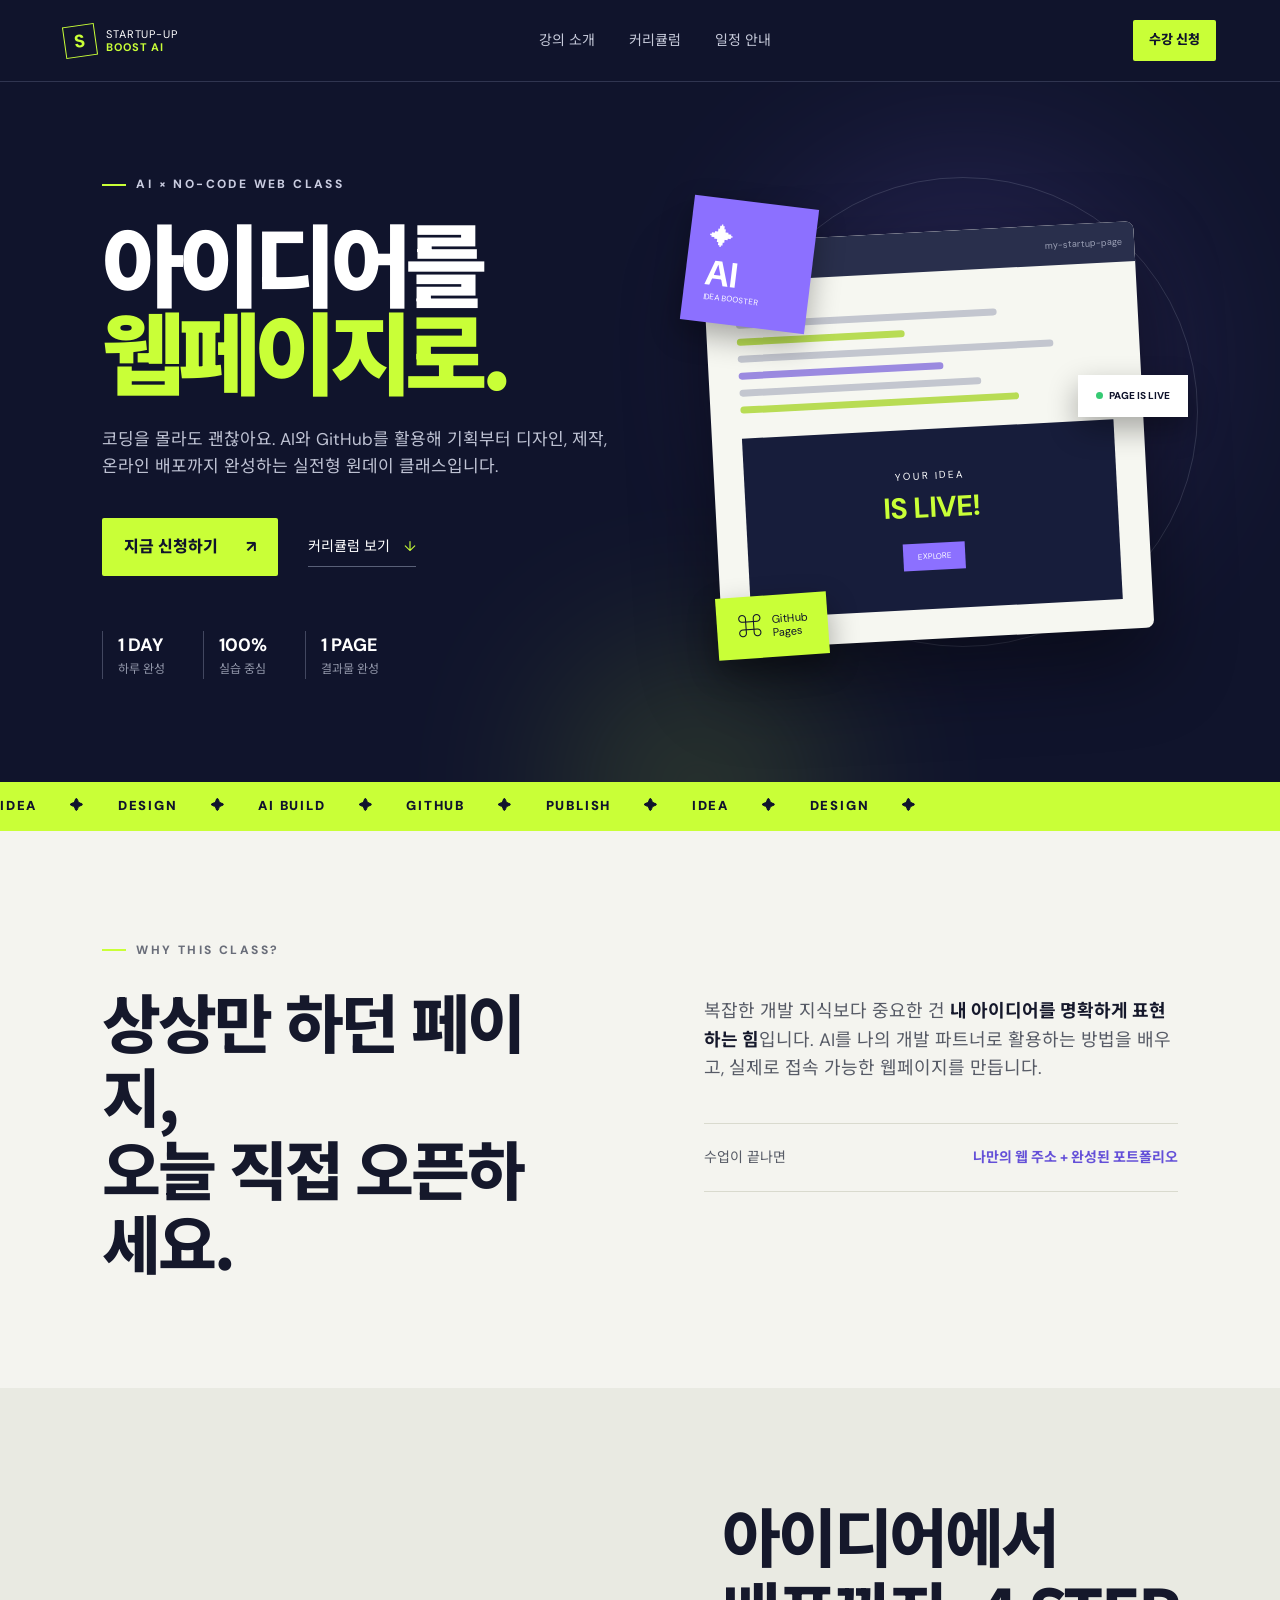
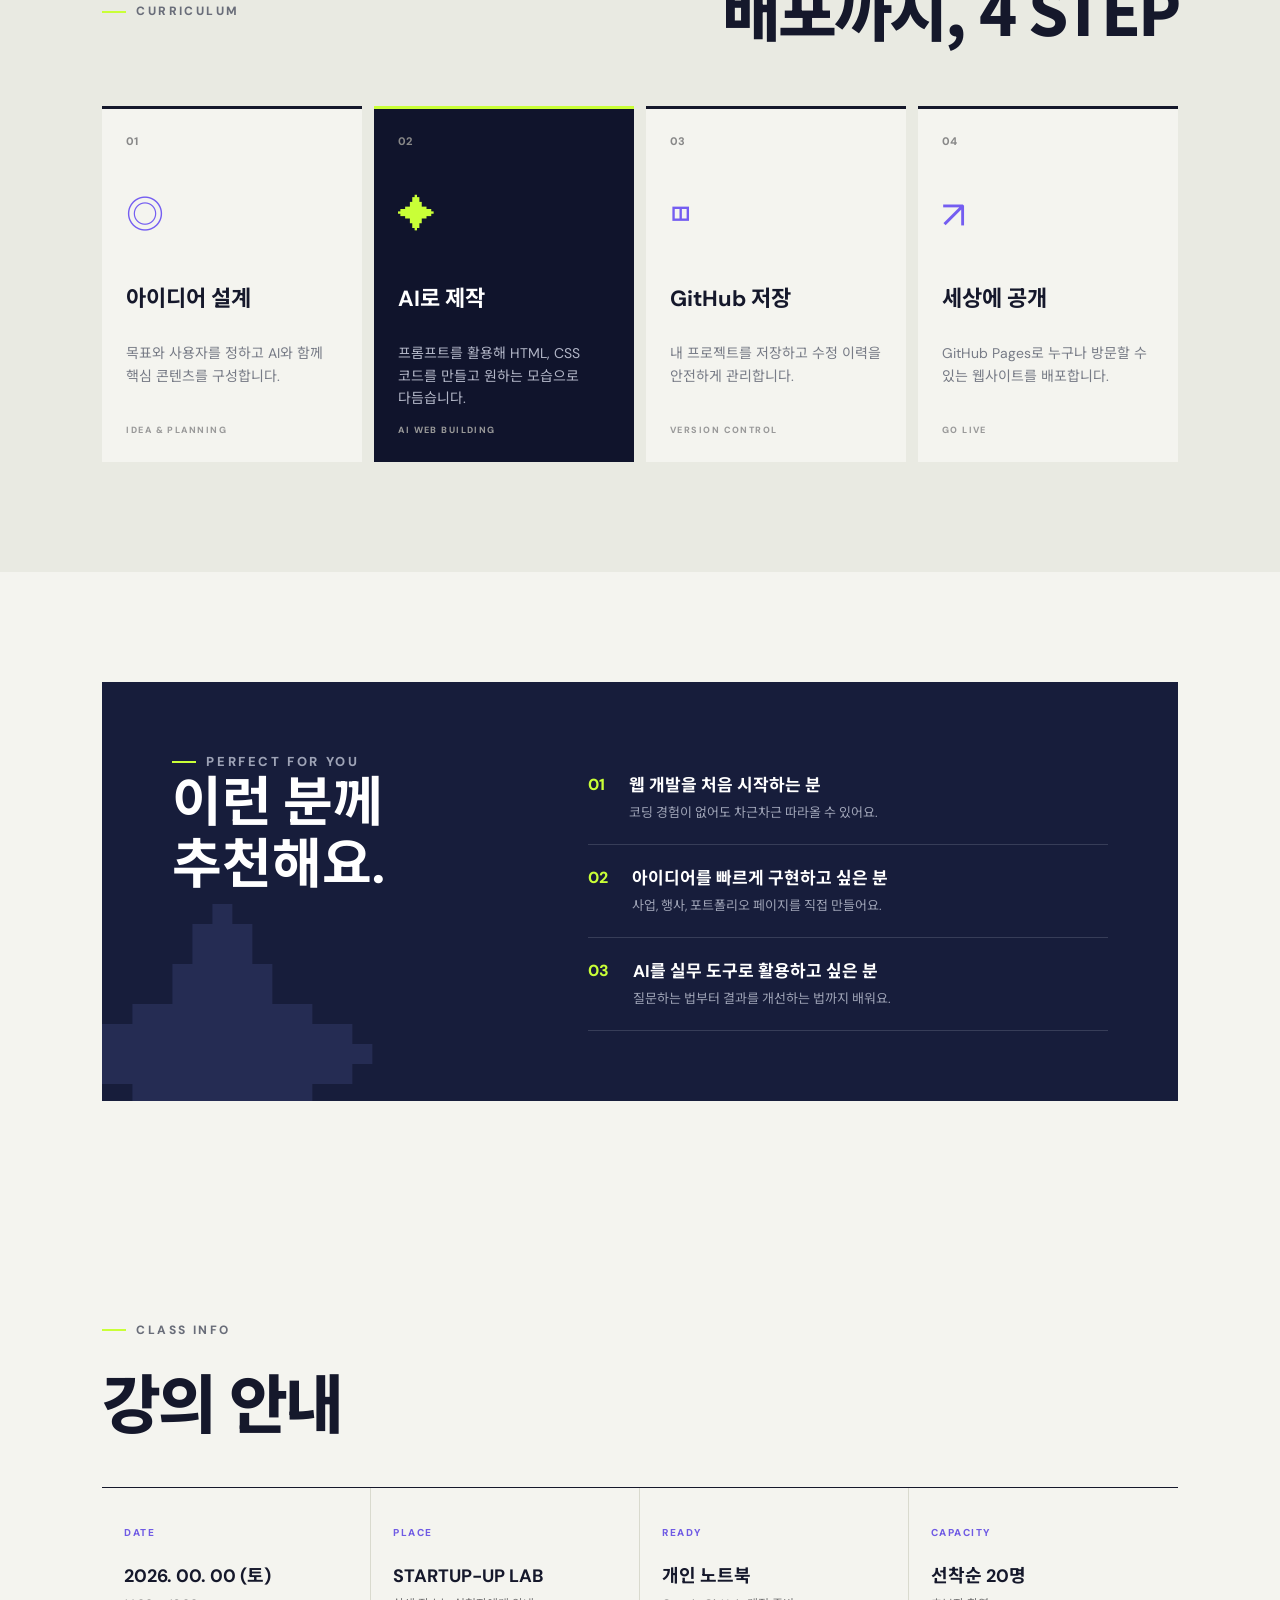
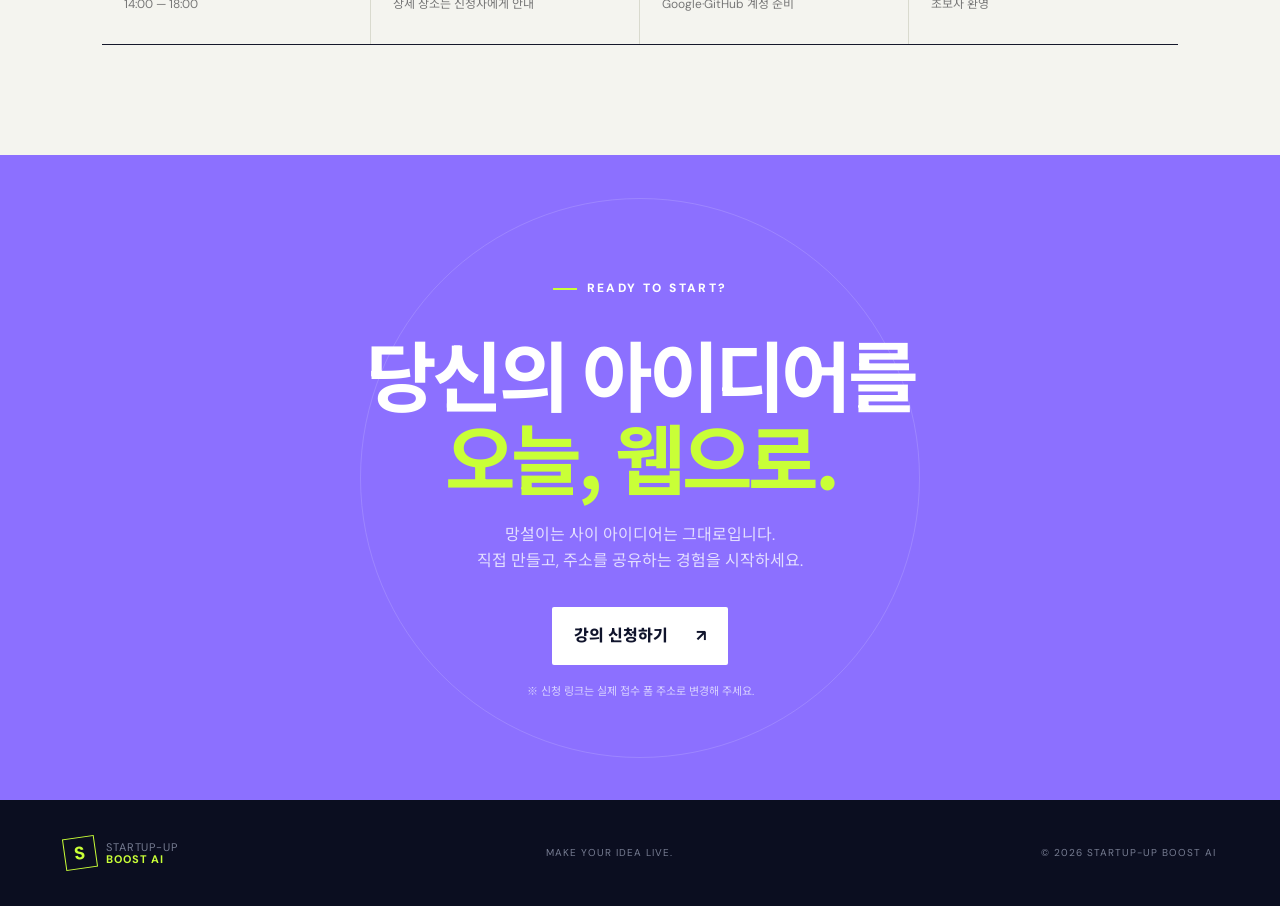
==== index.html @ 41356c58 "홈페이지 만들기" ====
<!doctype html>
<html lang="ko">
  <head>
    <meta charset="UTF-8" />
    <meta name="viewport" content="width=device-width, initial-scale=1.0" />
    <meta name="description" content="STARTUP-UP BOOST AI와 함께 만드는 나만의 웹페이지 실습 강의" />
    <meta name="theme-color" content="#11152d" />
    <title>STARTUP-UP BOOST AI | 나만의 웹페이지 만들기</title>
    <link rel="preconnect" href="https://fonts.googleapis.com" />
    <link rel="preconnect" href="https://fonts.gstatic.com" crossorigin />
    <link href="https://fonts.googleapis.com/css2?family=DM+Sans:wght@400;500;600;700&family=Noto+Sans+KR:wght@400;500;600;700;800;900&display=swap" rel="stylesheet" />
    <style>
:root{--navy:#10142c;--navy2:#171d3b;--lime:#c9ff37;--purple:#8c70ff;--paper:#f4f4ef;--ink:#15182b;--muted:#777b87;--line:#d9dace}*{box-sizing:border-box}html{scroll-behavior:smooth}body{margin:0;font-family:"DM Sans","Noto Sans KR",sans-serif;background:var(--paper);color:var(--ink);line-height:1.6}a{color:inherit;text-decoration:none}.skip-link{position:absolute;left:-999px;top:10px;z-index:100;background:white;padding:10px}.skip-link:focus{left:10px}.site-header{height:82px;padding:0 clamp(24px,5vw,76px);display:flex;align-items:center;justify-content:space-between;background:var(--navy);color:white;border-bottom:1px solid #303550;position:relative;z-index:10}.logo{display:flex;align-items:center;gap:10px;font-size:11px;line-height:1.15;letter-spacing:.08em}.logo strong{color:var(--lime)}.logo-mark{display:grid;place-items:center;width:32px;height:32px;border:1px solid var(--lime);color:var(--lime);font-size:18px;font-weight:800;transform:rotate(-8deg)}nav{display:flex;gap:34px;font-size:14px;color:#c6cada}nav a:hover{color:var(--lime)}.button{display:inline-flex;align-items:center;justify-content:center;gap:28px;background:var(--lime);color:var(--navy);padding:16px 22px;font-weight:800;border-radius:2px;transition:.2s}.button:hover{transform:translateY(-2px);box-shadow:0 8px 25px #bfff3440}.button-small{padding:10px 16px;font-size:13px;gap:8px}.hero{min-height:700px;background:var(--navy);color:white;padding:80px clamp(24px,8vw,130px) 90px;display:grid;grid-template-columns:1.05fr .95fr;gap:5vw;align-items:center;position:relative;overflow:hidden}.hero-glow{position:absolute;border-radius:50%;filter:blur(90px);opacity:.16}.glow-one{width:420px;height:420px;background:var(--purple);right:8%;top:10%}.glow-two{width:270px;height:270px;background:var(--lime);left:44%;bottom:-20%}.hero-copy,.hero-visual{position:relative;z-index:2}.eyebrow{font-size:12px;letter-spacing:.2em;font-weight:800;color:#c9cce0;margin:0 0 24px;display:flex;align-items:center;gap:10px}.eyebrow span{width:24px;height:2px;background:var(--lime)}.eyebrow.dark{color:#696d79}.hero h1{font-family:"Noto Sans KR",sans-serif;font-size:clamp(58px,7vw,104px);line-height:.98;letter-spacing:-.07em;margin:0 0 32px;font-weight:900}.accent{color:var(--lime)}.hero-description{max-width:570px;color:#bfc3d4;font-size:17px;word-break:keep-all}.hero-actions{display:flex;align-items:center;gap:30px;margin:38px 0 55px}.text-link{font-size:14px;border-bottom:1px solid #596078;padding:8px 0}.text-link span{margin-left:10px;color:var(--lime)}.quick-facts{display:flex;gap:38px;list-style:none;margin:0;padding:0}.quick-facts li{display:grid;border-left:1px solid #424760;padding-left:15px}.quick-facts strong{font-size:18px;color:white}.quick-facts span{font-size:12px;color:#9297aa}.hero-visual{height:520px}.orbit{position:absolute;border:1px solid #73799055;border-radius:50%}.orbit-one{width:470px;height:470px;right:-20px;top:10px}.orbit-two{width:360px;height:360px;right:35px;top:65px;border-color:#c9ff3745}.code-window{position:absolute;width:min(440px,90%);right:7%;top:65px;background:#f6f7f1;color:#11152d;border-radius:8px;box-shadow:0 35px 80px #0007;transform:rotate(-3deg);overflow:hidden}.window-bar{height:40px;background:#292f4c;display:flex;gap:6px;align-items:center;padding:0 13px;color:#9da2b7;font-size:9px}.window-bar i{width:7px;height:7px;background:#73788e;border-radius:50%}.window-bar i:first-child{background:var(--lime)}.window-bar span{margin-left:auto}.window-body{padding:30px}.code-line{height:7px;background:#c3c6cf;margin:10px 0;border-radius:5px}.code-line.green{background:#b8dc54}.code-line.purple{background:#9b8ae0}.w-45{width:45%}.w-55{width:55%}.w-65{width:65%}.w-70{width:70%}.w-75{width:75%}.w-85{width:85%}.mini-site{margin-top:25px;background:var(--navy2);height:180px;color:white;display:flex;flex-direction:column;align-items:center;justify-content:center}.mini-site span{font-size:10px;letter-spacing:.2em}.mini-site strong{font-size:29px;color:var(--lime)}.mini-site button{font:inherit;font-size:8px;background:var(--purple);border:0;color:white;padding:7px 14px;margin-top:12px}.floating-card{position:absolute;z-index:4;box-shadow:0 12px 30px #0005}.card-ai{left:-10px;top:35px;width:125px;height:125px;background:var(--purple);padding:20px;transform:rotate(7deg);display:flex;flex-direction:column}.card-ai>span{font-size:24px}.card-ai strong{font-size:35px;line-height:1}.card-ai small{font-size:8px}.card-live{right:-10px;top:40%;background:white;color:var(--navy);padding:13px 18px;font-size:10px;font-weight:800}.card-live i{display:inline-block;width:7px;height:7px;background:#36ca73;border-radius:50%;margin-right:6px}.card-git{left:20px;bottom:30px;background:var(--lime);color:var(--navy);padding:16px 20px;display:flex;gap:10px;align-items:center;font-size:11px;line-height:1.2;transform:rotate(-4deg)}.card-git strong{font-size:25px}.ticker{overflow:hidden;background:var(--lime);color:var(--navy);font-weight:900;white-space:nowrap;padding:14px 0;font-size:13px;letter-spacing:.14em}.ticker div{width:max-content;animation:marquee 22s linear infinite}.ticker span{margin:0 28px}@keyframes marquee{to{transform:translateX(-50%)}}.section{padding:110px clamp(24px,8vw,130px)}.intro{display:grid;grid-template-columns:1fr 1fr;gap:10vw}.section-heading h2{font-family:"Noto Sans KR";font-size:clamp(38px,5vw,66px);line-height:1.15;letter-spacing:-.05em;margin:0;font-weight:800}.intro-copy{font-size:18px;color:#575b66;padding-top:38px}.intro-copy strong{color:var(--ink)}.promise{margin-top:40px;padding:22px 0;border-top:1px solid var(--line);border-bottom:1px solid var(--line);display:flex;justify-content:space-between;gap:20px;font-size:14px}.promise strong{color:#6450d8}.curriculum{background:#e9eae2}.curriculum .section-heading{display:flex;justify-content:space-between;align-items:flex-end;margin-bottom:60px}.step-grid{display:grid;grid-template-columns:repeat(4,1fr);gap:12px}.step-card{min-height:345px;background:var(--paper);padding:24px;display:flex;flex-direction:column;border-top:3px solid var(--ink);transition:.25s}.step-card:hover{transform:translateY(-8px)}.step-card.featured{background:var(--navy);color:white;border-color:var(--lime)}.step-number{font-size:11px;font-weight:800;color:#888}.step-icon{font-size:38px;margin:35px 0;color:#745df1}.featured .step-icon{color:var(--lime)}.step-card h3{font-size:22px;margin:0 0 12px}.step-card p{font-size:14px;color:#777b86;word-break:keep-all}.featured p{color:#b3b7c8}.step-card small{margin-top:auto;font-size:9px;letter-spacing:.16em;font-weight:800;color:#999}.audience{background:var(--paper)}.audience-panel{background:var(--navy2);color:white;padding:70px;display:grid;grid-template-columns:.8fr 1.2fr;gap:70px;position:relative;overflow:hidden}.audience-panel:after{content:"✦";position:absolute;color:#252c53;font-size:320px;left:-30px;bottom:-230px}.audience-panel h2{font-size:54px;line-height:1.13;margin:0;position:relative;z-index:1}.audience-panel ul{list-style:none;margin:0;padding:0}.audience-panel li{display:flex;gap:24px;border-bottom:1px solid #373d58;padding:20px 0}.audience-panel li>span{color:var(--lime);font-weight:800}.audience-panel p{margin:0;color:#9ea3b6;font-size:13px}.audience-panel p strong{display:block;color:white;font-size:17px;margin-bottom:4px}.info .section-heading{margin-bottom:50px}.info-grid{display:grid;grid-template-columns:repeat(4,1fr);border-top:1px solid var(--ink);border-bottom:1px solid var(--ink)}.info-grid div{padding:30px 22px;border-right:1px solid var(--line)}.info-grid div:last-child{border:0}.info-grid span{font-size:10px;font-weight:800;letter-spacing:.15em;color:#705be4}.info-grid strong{display:block;font-size:18px;margin:18px 0 4px}.info-grid p{font-size:12px;color:#777;margin:0}.cta{background:var(--purple);color:white;text-align:center;padding:100px 24px;position:relative;overflow:hidden}.cta>*{position:relative;z-index:1}.cta .eyebrow{justify-content:center;color:white}.cta h2{font-family:"Noto Sans KR";font-size:clamp(48px,6vw,78px);line-height:1.08;letter-spacing:-.06em;margin:0}.cta h2 em{font-style:normal;color:var(--lime)}.cta>p{color:#e2ddff;margin:24px 0 34px}.button-light{background:white}.cta small{display:block;margin-top:18px;color:#d8d2ff;font-size:11px}.cta-shape{position:absolute;z-index:0;width:560px;height:560px;border:1px solid #b6a6ff66;border-radius:50%;left:50%;top:50%;transform:translate(-50%,-50%)}footer{background:#0b0e20;color:#777d92;padding:35px clamp(24px,5vw,76px);display:flex;align-items:center;justify-content:space-between;font-size:10px;letter-spacing:.1em}.reveal{opacity:0;transform:translateY(20px);transition:opacity .7s,transform .7s}.reveal.visible{opacity:1;transform:none}@media(max-width:900px){nav{display:none}.hero{grid-template-columns:1fr;padding-top:60px}.hero-visual{height:430px}.intro{grid-template-columns:1fr}.step-grid{grid-template-columns:repeat(2,1fr)}.audience-panel{grid-template-columns:1fr;padding:45px 30px}.info-grid{grid-template-columns:repeat(2,1fr)}.info-grid div:nth-child(2){border-right:0}.info-grid div:nth-child(-n+2){border-bottom:1px solid var(--line)}}@media(max-width:560px){.site-header{height:68px}.site-header>.button{display:none}.hero{padding:55px 22px 65px;min-height:auto}.hero h1{font-size:54px}.hero-description{font-size:15px}.quick-facts{gap:14px}.hero-visual{height:360px;margin-top:15px}.code-window{right:0;top:55px}.card-ai{width:92px;height:92px;padding:13px}.card-ai strong{font-size:27px}.card-live{right:0}.section{padding:75px 22px}.curriculum .section-heading{display:block}.step-grid{grid-template-columns:1fr}.step-card{min-height:280px}.audience-panel h2{font-size:42px}.audience-panel li{gap:14px}.info-grid{grid-template-columns:1fr}.info-grid div{border-right:0;border-bottom:1px solid var(--line)}.promise{flex-direction:column}.hero-actions{gap:18px}.button{gap:14px}footer{flex-direction:column;gap:20px;text-align:center}}

    </style>
  </head>
  <body>
    <a class="skip-link" href="#main">본문 바로가기</a>
    <header class="site-header">
      <a class="logo" href="#top" aria-label="STARTUP-UP BOOST AI 홈">
        <span class="logo-mark">S</span>
        <span>STARTUP-UP<br /><strong>BOOST AI</strong></span>
      </a>
      <nav aria-label="주요 메뉴">
        <a href="#about">강의 소개</a>
        <a href="#curriculum">커리큘럼</a>
        <a href="#info">일정 안내</a>
      </nav>
      <a class="button button-small" href="#apply">수강 신청</a>
    </header>

    <main id="main">
      <section class="hero" id="top">
        <div class="hero-glow glow-one"></div>
        <div class="hero-glow glow-two"></div>
        <div class="hero-copy reveal">
          <p class="eyebrow"><span></span> AI × NO-CODE WEB CLASS</p>
          <h1>
            아이디어를<br />
            <span class="accent">웹페이지로.</span>
          </h1>
          <p class="hero-description">
            코딩을 몰라도 괜찮아요. AI와 GitHub를 활용해 기획부터 디자인,
            제작, 온라인 배포까지 완성하는 실전형 원데이 클래스입니다.
          </p>
          <div class="hero-actions">
            <a class="button" href="#apply">지금 신청하기 <span>↗</span></a>
            <a class="text-link" href="#curriculum">커리큘럼 보기 <span>↓</span></a>
          </div>
          <ul class="quick-facts" aria-label="강의 특징">
            <li><strong>1 DAY</strong><span>하루 완성</span></li>
            <li><strong>100%</strong><span>실습 중심</span></li>
            <li><strong>1 PAGE</strong><span>결과물 완성</span></li>
          </ul>
        </div>

        <div class="hero-visual reveal" aria-label="웹페이지 제작 화면을 표현한 그래픽">
          <div class="orbit orbit-one"></div>
          <div class="orbit orbit-two"></div>
          <div class="code-window">
            <div class="window-bar"><i></i><i></i><i></i><span>my-startup-page</span></div>
            <div class="window-body">
              <div class="code-line w-70"></div><div class="code-line green w-45"></div>
              <div class="code-line w-85"></div><div class="code-line purple w-55"></div>
              <div class="code-line w-65"></div><div class="code-line green w-75"></div>
              <div class="mini-site"><span>YOUR IDEA</span><strong>IS LIVE!</strong><button>EXPLORE</button></div>
            </div>
          </div>
          <div class="floating-card card-ai"><span>✦</span><strong>AI</strong><small>IDEA BOOSTER</small></div>
          <div class="floating-card card-live"><i></i><span>PAGE IS LIVE</span></div>
          <div class="floating-card card-git"><strong>⌘</strong><span>GitHub<br />Pages</span></div>
        </div>
      </section>

      <section class="ticker" aria-label="강의 핵심 단계">
        <div>IDEA <span>✦</span> DESIGN <span>✦</span> AI BUILD <span>✦</span> GITHUB <span>✦</span> PUBLISH <span>✦</span> IDEA <span>✦</span> DESIGN <span>✦</span></div>
      </section>

      <section class="section intro" id="about">
        <div class="section-heading reveal">
          <p class="eyebrow dark"><span></span> WHY THIS CLASS?</p>
          <h2>상상만 하던 페이지,<br />오늘 직접 오픈하세요.</h2>
        </div>
        <div class="intro-copy reveal">
          <p>복잡한 개발 지식보다 중요한 건 <strong>내 아이디어를 명확하게 표현하는 힘</strong>입니다. AI를 나의 개발 파트너로 활용하는 방법을 배우고, 실제로 접속 가능한 웹페이지를 만듭니다.</p>
          <div class="promise"><span>수업이 끝나면</span><strong>나만의 웹 주소 + 완성된 포트폴리오</strong></div>
        </div>
      </section>

      <section class="section curriculum" id="curriculum">
        <div class="section-heading reveal">
          <p class="eyebrow dark"><span></span> CURRICULUM</p>
          <h2>아이디어에서<br />배포까지, 4 STEP</h2>
        </div>
        <div class="step-grid">
          <article class="step-card reveal"><span class="step-number">01</span><div class="step-icon">◎</div><h3>아이디어 설계</h3><p>목표와 사용자를 정하고 AI와 함께 핵심 콘텐츠를 구성합니다.</p><small>IDEA &amp; PLANNING</small></article>
          <article class="step-card featured reveal"><span class="step-number">02</span><div class="step-icon">✦</div><h3>AI로 제작</h3><p>프롬프트를 활용해 HTML, CSS 코드를 만들고 원하는 모습으로 다듬습니다.</p><small>AI WEB BUILDING</small></article>
          <article class="step-card reveal"><span class="step-number">03</span><div class="step-icon">◫</div><h3>GitHub 저장</h3><p>내 프로젝트를 저장하고 수정 이력을 안전하게 관리합니다.</p><small>VERSION CONTROL</small></article>
          <article class="step-card reveal"><span class="step-number">04</span><div class="step-icon">↗</div><h3>세상에 공개</h3><p>GitHub Pages로 누구나 방문할 수 있는 웹사이트를 배포합니다.</p><small>GO LIVE</small></article>
        </div>
      </section>

      <section class="section audience">
        <div class="audience-panel reveal">
          <div>
            <p class="eyebrow"><span></span> PERFECT FOR YOU</p>
            <h2>이런 분께<br />추천해요.</h2>
          </div>
          <ul>
            <li><span>01</span><p><strong>웹 개발을 처음 시작하는 분</strong>코딩 경험이 없어도 차근차근 따라올 수 있어요.</p></li>
            <li><span>02</span><p><strong>아이디어를 빠르게 구현하고 싶은 분</strong>사업, 행사, 포트폴리오 페이지를 직접 만들어요.</p></li>
            <li><span>03</span><p><strong>AI를 실무 도구로 활용하고 싶은 분</strong>질문하는 법부터 결과를 개선하는 법까지 배워요.</p></li>
          </ul>
        </div>
      </section>

      <section class="section info" id="info">
        <div class="section-heading reveal"><p class="eyebrow dark"><span></span> CLASS INFO</p><h2>강의 안내</h2></div>
        <div class="info-grid reveal">
          <div><span>DATE</span><strong>2026. 00. 00 (토)</strong><p>14:00 — 18:00</p></div>
          <div><span>PLACE</span><strong>STARTUP-UP LAB</strong><p>상세 장소는 신청자에게 안내</p></div>
          <div><span>READY</span><strong>개인 노트북</strong><p>Google·GitHub 계정 준비</p></div>
          <div><span>CAPACITY</span><strong>선착순 20명</strong><p>초보자 환영</p></div>
        </div>
      </section>

      <section class="cta" id="apply">
        <div class="cta-shape"></div>
        <p class="eyebrow"><span></span> READY TO START?</p>
        <h2>당신의 아이디어를<br /><em>오늘, 웹으로.</em></h2>
        <p>망설이는 사이 아이디어는 그대로입니다.<br />직접 만들고, 주소를 공유하는 경험을 시작하세요.</p>
        <a class="button button-light" href="https://forms.gle/REPLACE_WITH_YOUR_FORM" target="_blank" rel="noopener noreferrer">강의 신청하기 <span>↗</span></a>
        <small>※ 신청 링크는 실제 접수 폼 주소로 변경해 주세요.</small>
      </section>
    </main>

    <footer><a class="logo" href="#top"><span class="logo-mark">S</span><span>STARTUP-UP<br /><strong>BOOST AI</strong></span></a><p>MAKE YOUR IDEA LIVE.</p><p>© 2026 STARTUP-UP BOOST AI</p></footer>
    <script>
const observer = new IntersectionObserver((entries) => {
  entries.forEach((entry) => {
    if (entry.isIntersecting) {
      entry.target.classList.add('visible');
      observer.unobserve(entry.target);
    }
  });
}, { threshold: 0.12 });

document.querySelectorAll('.reveal').forEach((element) => observer.observe(element));

document.querySelectorAll('a[href^="#"]').forEach((link) => {
  link.addEventListener('click', () => {
    document.querySelector(link.getAttribute('href'))?.focus({ preventScroll: true });
  });
});

    </script>
  </body>
</html>
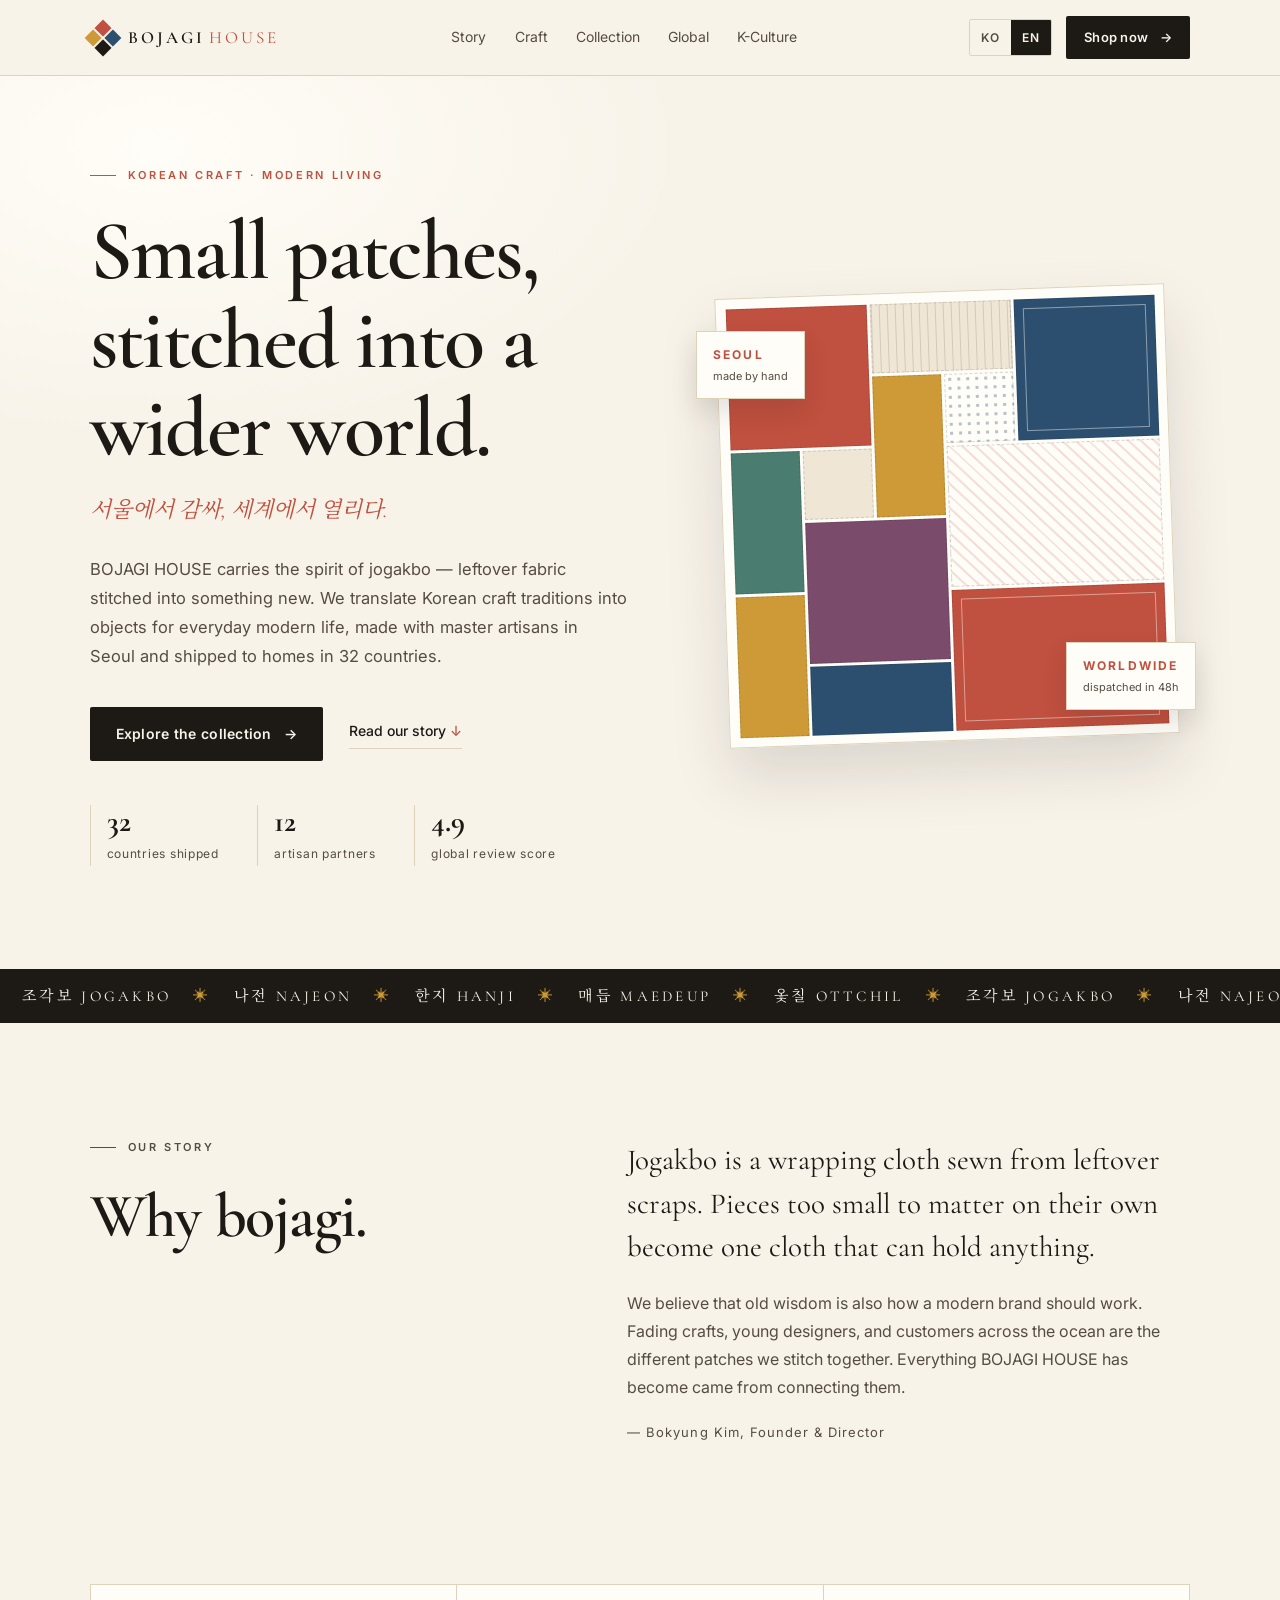
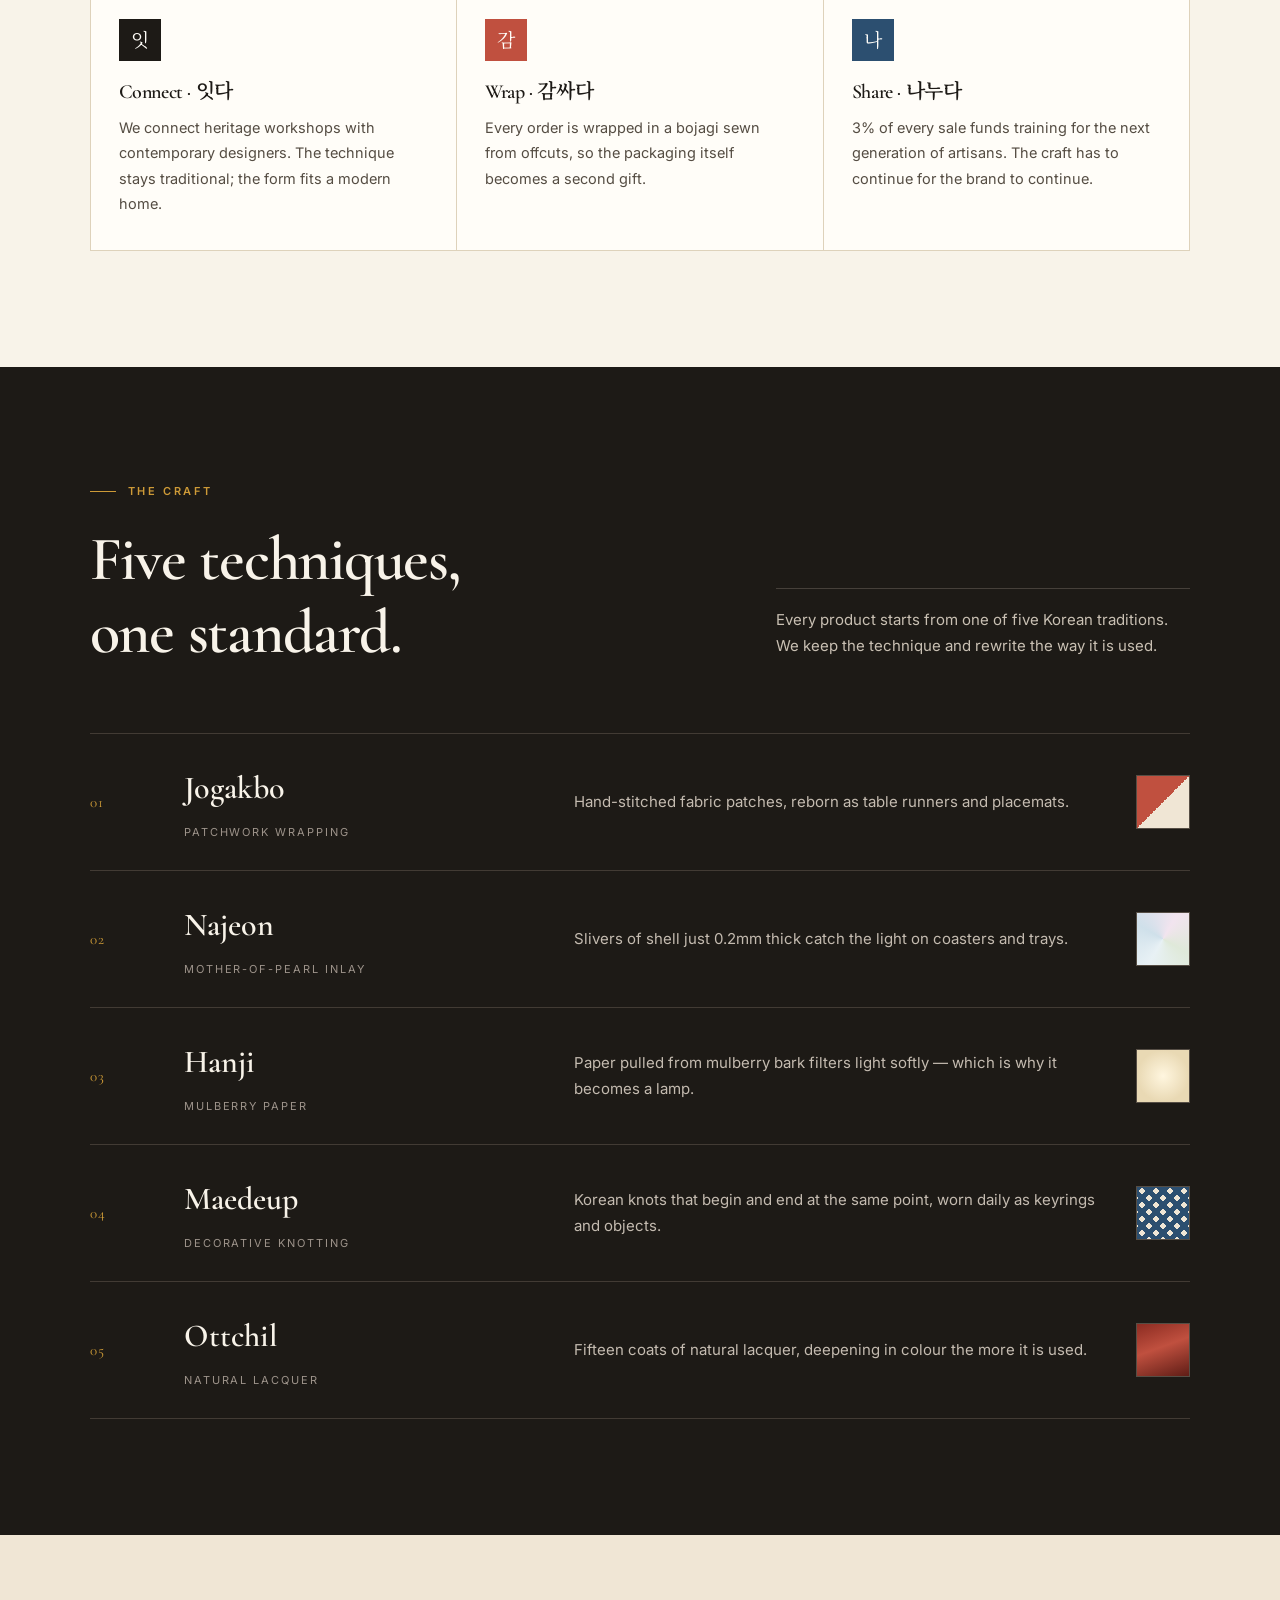
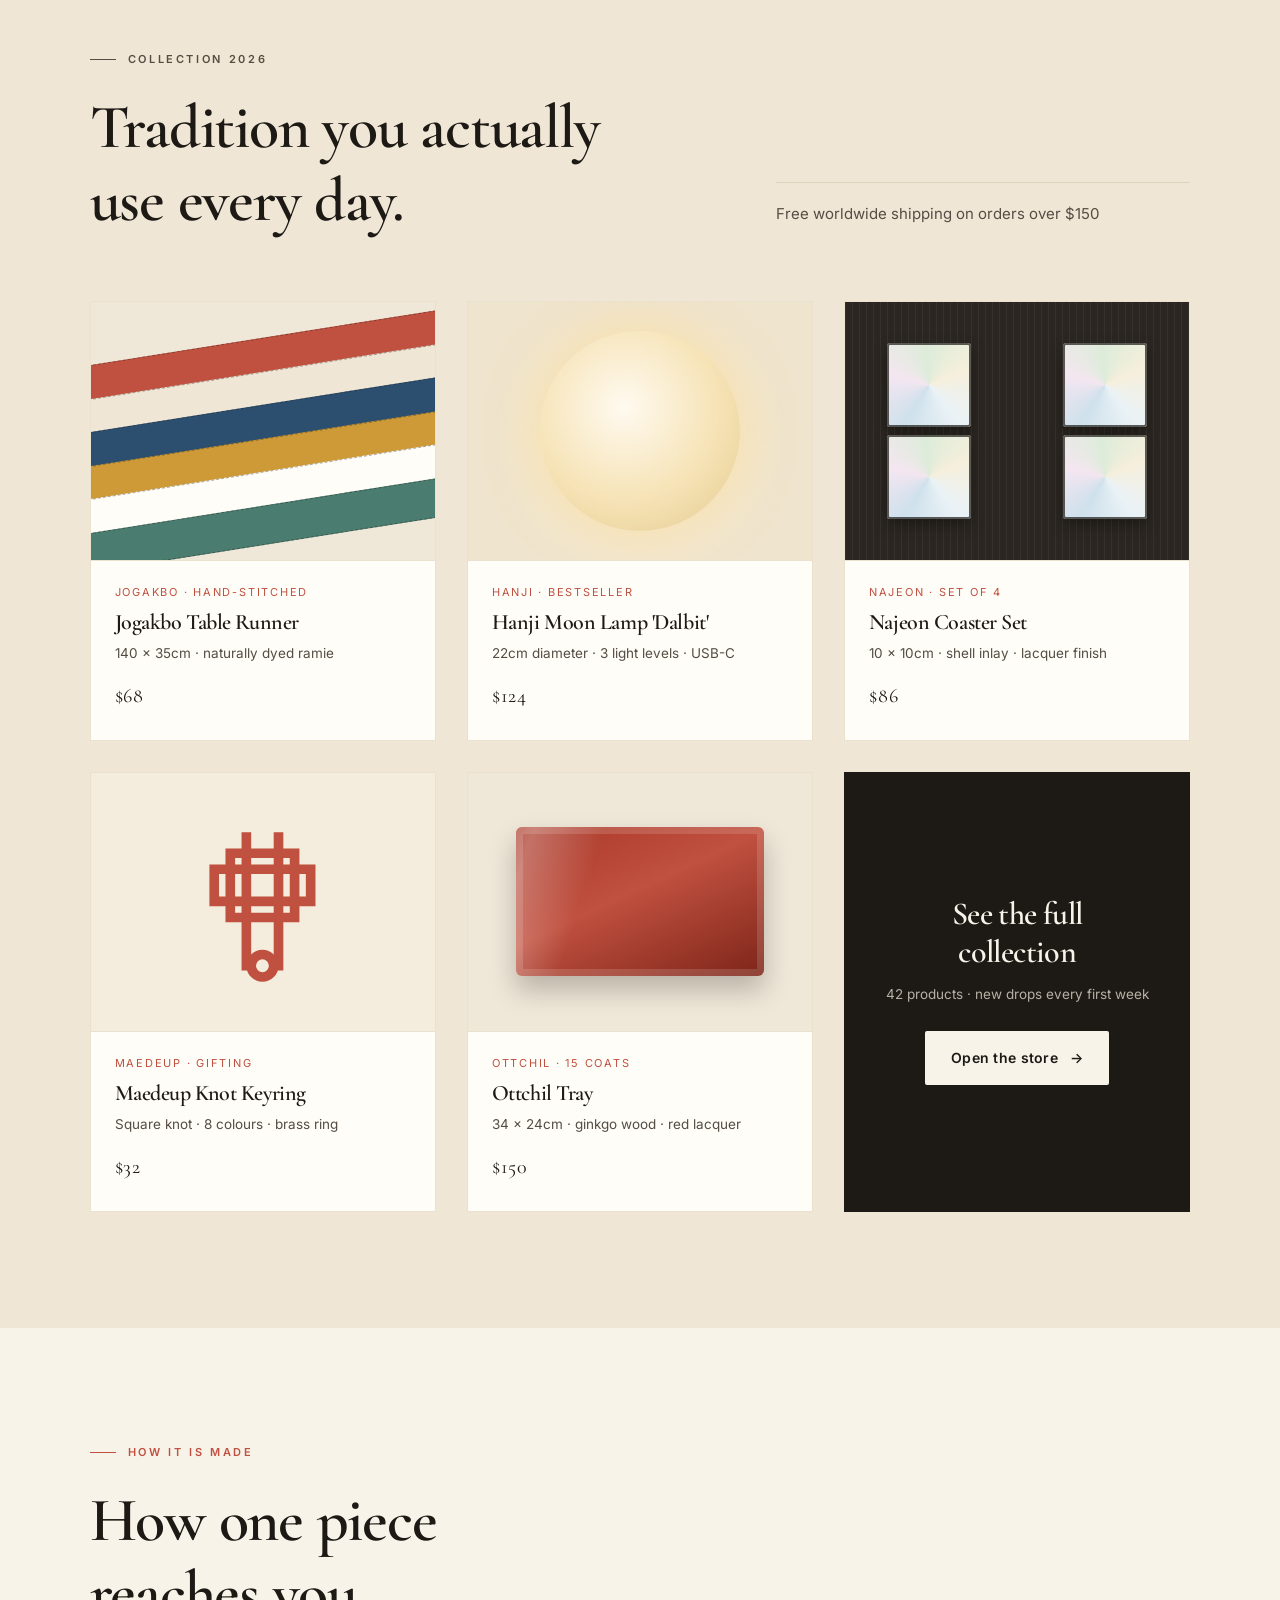
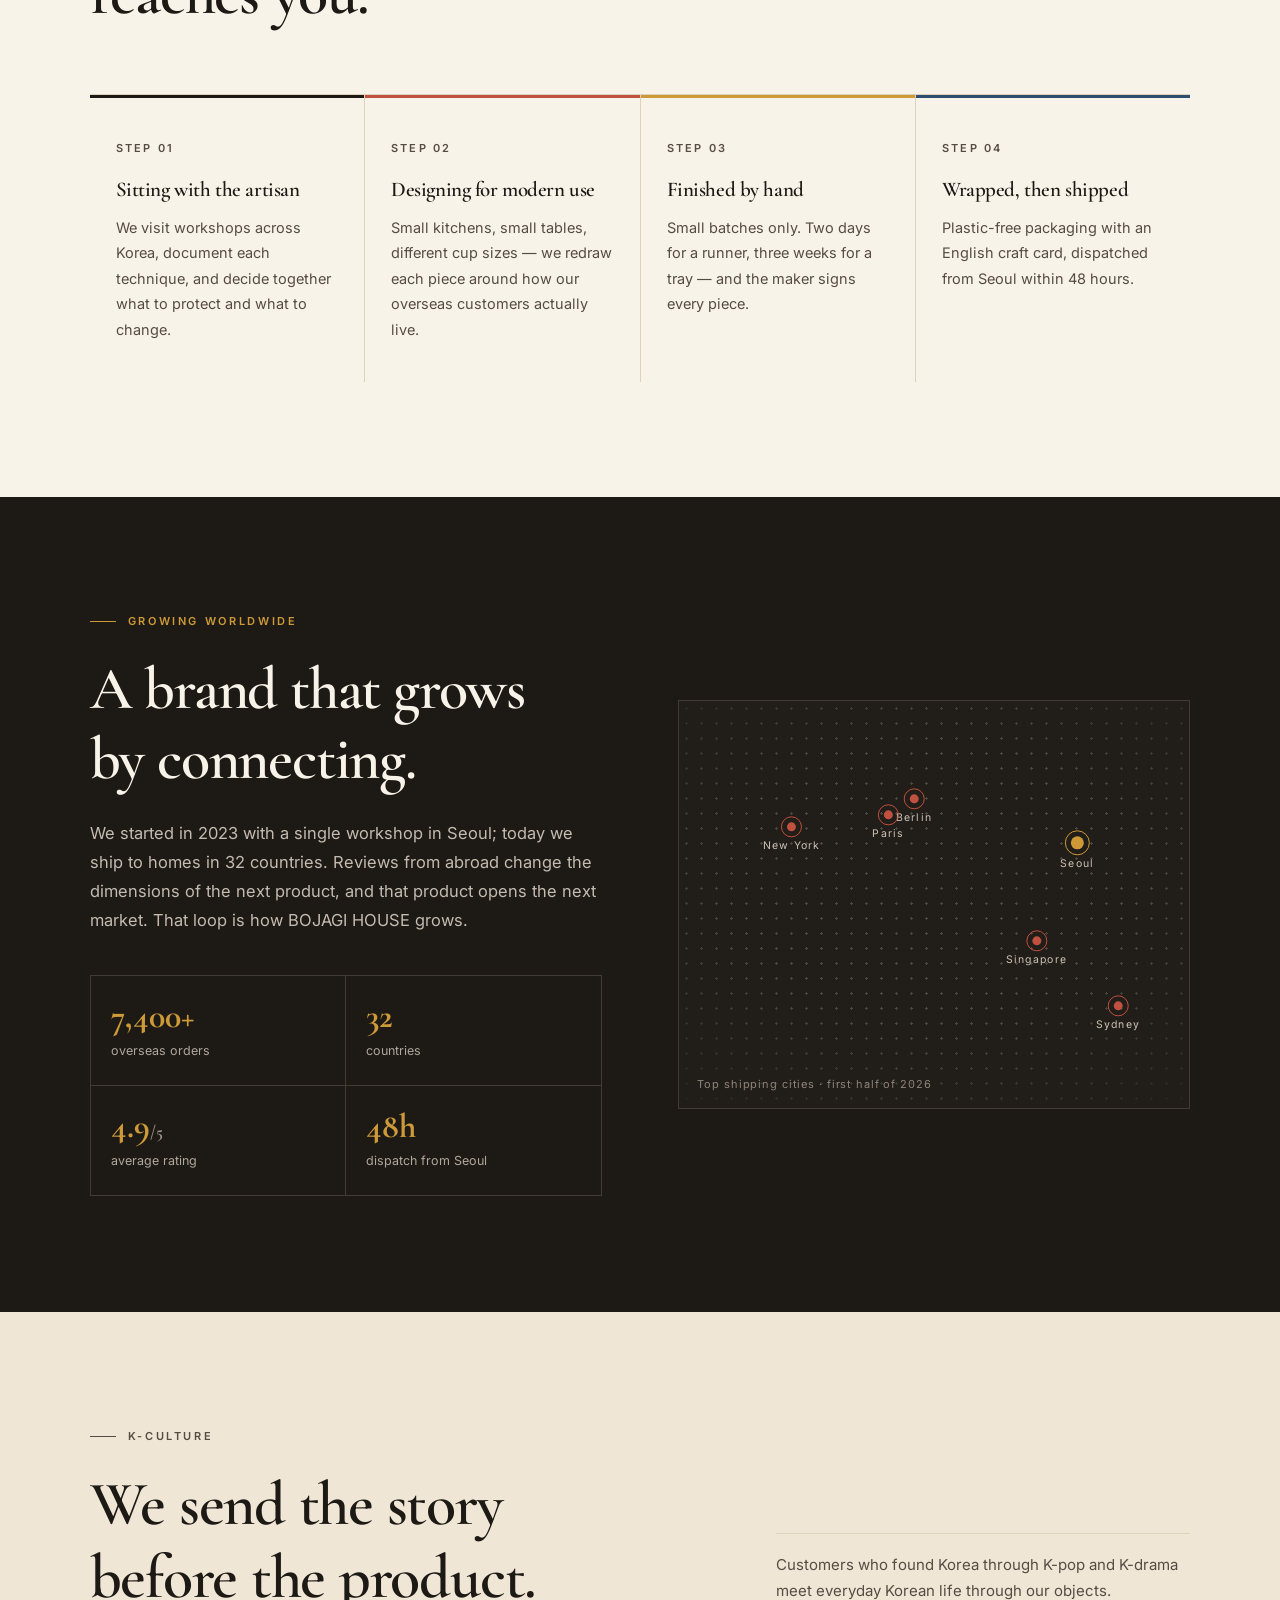
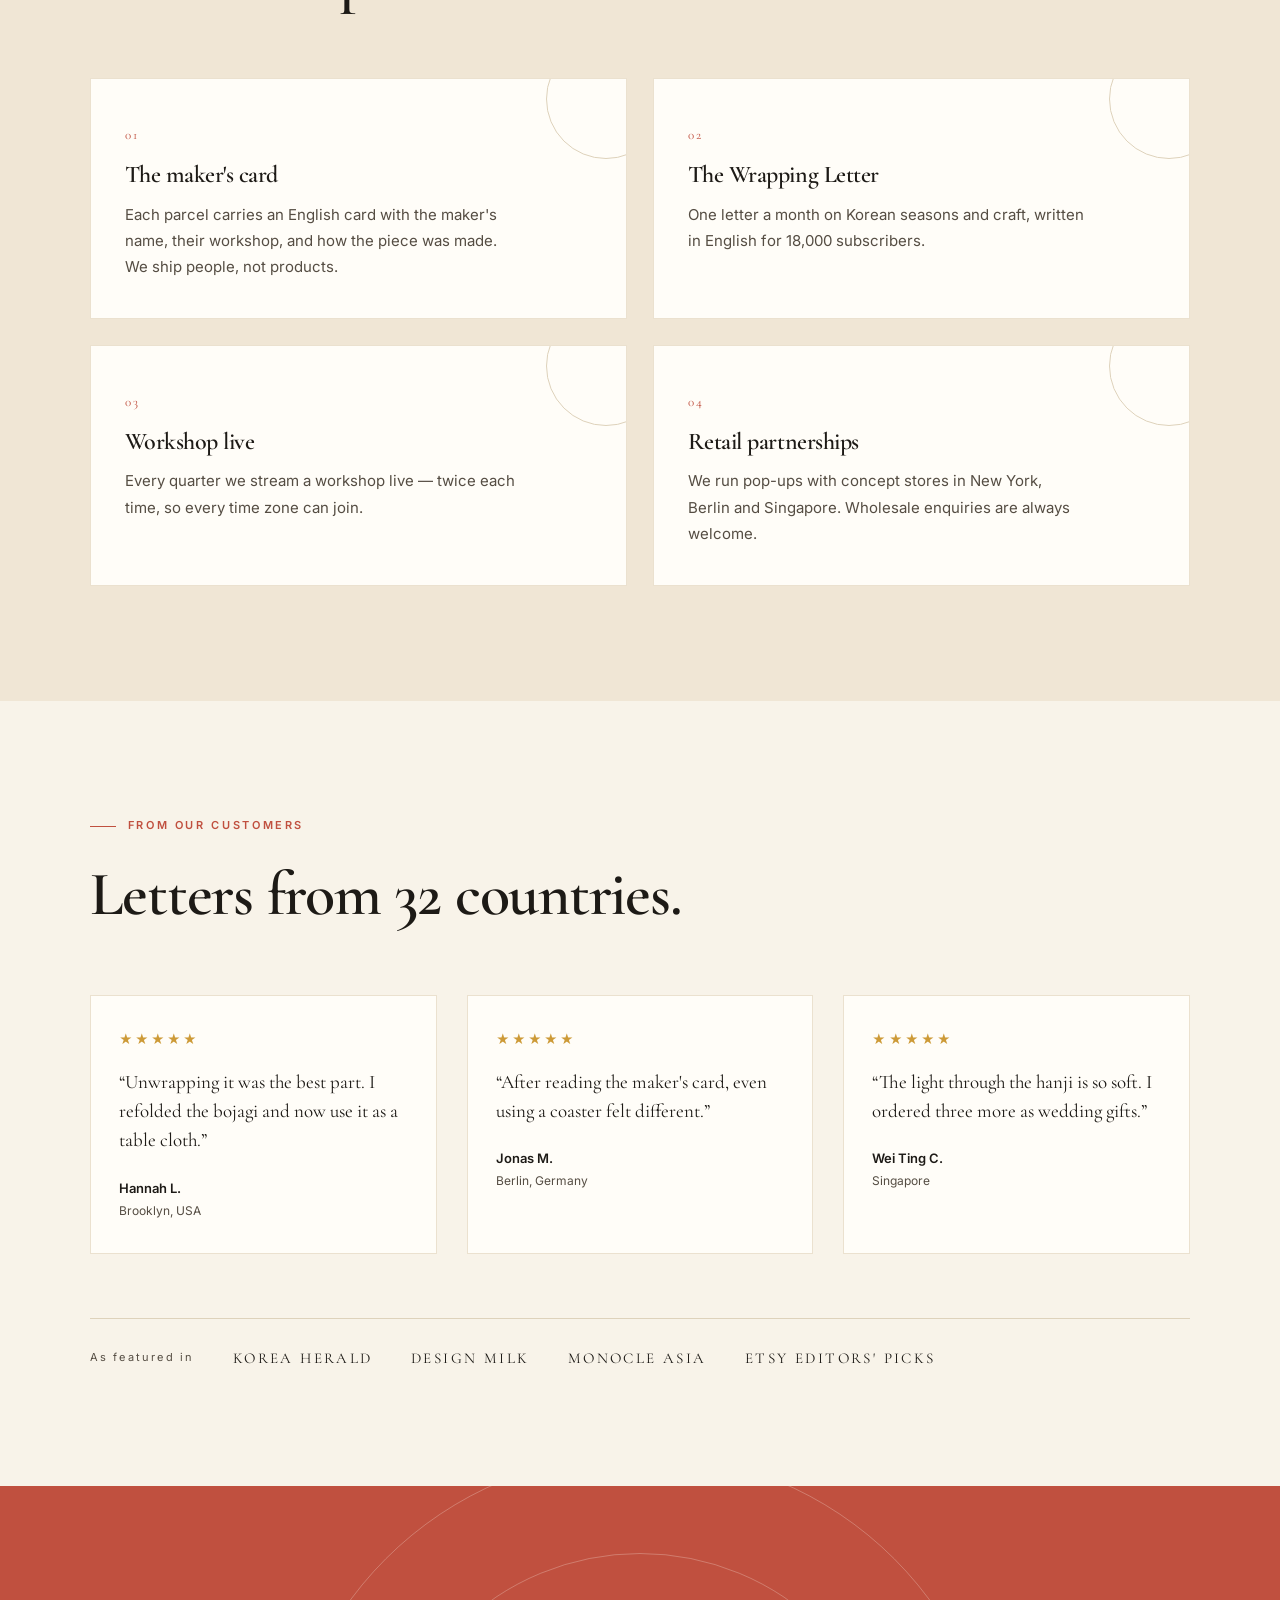
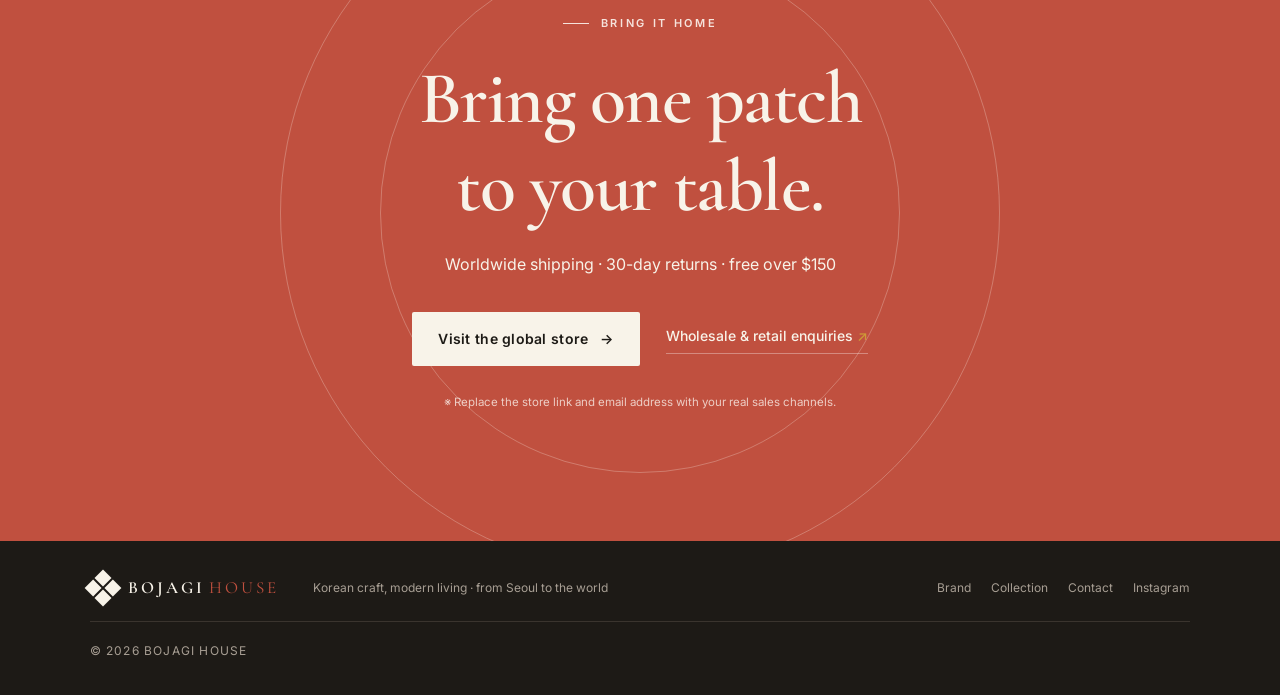
==== commit ebfa6170: "BOJAGI HOUSE 브랜드 홍보 페이지 제작 및 GitHub Pages 배포 설정 - 한국 전통 공예(조각보·나전·한지·매듭·옻칠)를 잇는 생활 소품 브랜드   BOJAGI H" ====
--- a/index.html
+++ b/index.html
@@ -3,156 +3,530 @@
   <head>
     <meta charset="UTF-8" />
     <meta name="viewport" content="width=device-width, initial-scale=1.0" />
-    <meta name="description" content="STARTUP-UP BOOST AI와 함께 만드는 나만의 웹페이지 실습 강의" />
-    <meta name="theme-color" content="#11152d" />
-    <title>STARTUP-UP BOOST AI | 나만의 웹페이지 만들기</title>
+    <title>BOJAGI HOUSE | 한국 전통 공예를 잇는 현대 생활 소품</title>
+    <meta
+      name="description"
+      content="BOJAGI HOUSE는 조각보의 마음으로 한국 전통 공예를 오늘의 생활 소품으로 잇습니다. 서울 공방에서 만든 조각보 테이블웨어, 한지 조명, 나전 소품을 전 세계 32개국으로 배송합니다."
+    />
+    <meta name="theme-color" content="#1c1a17" />
+    <link rel="icon" href="assets/favicon.svg" type="image/svg+xml" />
+    <link rel="canonical" href="https://snailnail1009-cloud.github.io/startupk/" />
+
+    <meta property="og:type" content="website" />
+    <meta property="og:site_name" content="BOJAGI HOUSE" />
+    <meta property="og:title" content="BOJAGI HOUSE | Korean Craft, Modern Living" />
+    <meta
+      property="og:description"
+      content="Wrapped in Seoul, opened around the world. 한국 전통 공예를 잇는 현대적인 생활 소품 브랜드."
+    />
+    <meta property="og:url" content="https://snailnail1009-cloud.github.io/startupk/" />
+    <meta property="og:image" content="https://snailnail1009-cloud.github.io/startupk/assets/og.png" />
+    <meta name="twitter:card" content="summary_large_image" />
+
     <link rel="preconnect" href="https://fonts.googleapis.com" />
     <link rel="preconnect" href="https://fonts.gstatic.com" crossorigin />
-    <link href="https://fonts.googleapis.com/css2?family=DM+Sans:wght@400;500;600;700&family=Noto+Sans+KR:wght@400;500;600;700;800;900&display=swap" rel="stylesheet" />
-    <style>
-:root{--navy:#10142c;--navy2:#171d3b;--lime:#c9ff37;--purple:#8c70ff;--paper:#f4f4ef;--ink:#15182b;--muted:#777b87;--line:#d9dace}*{box-sizing:border-box}html{scroll-behavior:smooth}body{margin:0;font-family:"DM Sans","Noto Sans KR",sans-serif;background:var(--paper);color:var(--ink);line-height:1.6}a{color:inherit;text-decoration:none}.skip-link{position:absolute;left:-999px;top:10px;z-index:100;background:white;padding:10px}.skip-link:focus{left:10px}.site-header{height:82px;padding:0 clamp(24px,5vw,76px);display:flex;align-items:center;justify-content:space-between;background:var(--navy);color:white;border-bottom:1px solid #303550;position:relative;z-index:10}.logo{display:flex;align-items:center;gap:10px;font-size:11px;line-height:1.15;letter-spacing:.08em}.logo strong{color:var(--lime)}.logo-mark{display:grid;place-items:center;width:32px;height:32px;border:1px solid var(--lime);color:var(--lime);font-size:18px;font-weight:800;transform:rotate(-8deg)}nav{display:flex;gap:34px;font-size:14px;color:#c6cada}nav a:hover{color:var(--lime)}.button{display:inline-flex;align-items:center;justify-content:center;gap:28px;background:var(--lime);color:var(--navy);padding:16px 22px;font-weight:800;border-radius:2px;transition:.2s}.button:hover{transform:translateY(-2px);box-shadow:0 8px 25px #bfff3440}.button-small{padding:10px 16px;font-size:13px;gap:8px}.hero{min-height:700px;background:var(--navy);color:white;padding:80px clamp(24px,8vw,130px) 90px;display:grid;grid-template-columns:1.05fr .95fr;gap:5vw;align-items:center;position:relative;overflow:hidden}.hero-glow{position:absolute;border-radius:50%;filter:blur(90px);opacity:.16}.glow-one{width:420px;height:420px;background:var(--purple);right:8%;top:10%}.glow-two{width:270px;height:270px;background:var(--lime);left:44%;bottom:-20%}.hero-copy,.hero-visual{position:relative;z-index:2}.eyebrow{font-size:12px;letter-spacing:.2em;font-weight:800;color:#c9cce0;margin:0 0 24px;display:flex;align-items:center;gap:10px}.eyebrow span{width:24px;height:2px;background:var(--lime)}.eyebrow.dark{color:#696d79}.hero h1{font-family:"Noto Sans KR",sans-serif;font-size:clamp(58px,7vw,104px);line-height:.98;letter-spacing:-.07em;margin:0 0 32px;font-weight:900}.accent{color:var(--lime)}.hero-description{max-width:570px;color:#bfc3d4;font-size:17px;word-break:keep-all}.hero-actions{display:flex;align-items:center;gap:30px;margin:38px 0 55px}.text-link{font-size:14px;border-bottom:1px solid #596078;padding:8px 0}.text-link span{margin-left:10px;color:var(--lime)}.quick-facts{display:flex;gap:38px;list-style:none;margin:0;padding:0}.quick-facts li{display:grid;border-left:1px solid #424760;padding-left:15px}.quick-facts strong{font-size:18px;color:white}.quick-facts span{font-size:12px;color:#9297aa}.hero-visual{height:520px}.orbit{position:absolute;border:1px solid #73799055;border-radius:50%}.orbit-one{width:470px;height:470px;right:-20px;top:10px}.orbit-two{width:360px;height:360px;right:35px;top:65px;border-color:#c9ff3745}.code-window{position:absolute;width:min(440px,90%);right:7%;top:65px;background:#f6f7f1;color:#11152d;border-radius:8px;box-shadow:0 35px 80px #0007;transform:rotate(-3deg);overflow:hidden}.window-bar{height:40px;background:#292f4c;display:flex;gap:6px;align-items:center;padding:0 13px;color:#9da2b7;font-size:9px}.window-bar i{width:7px;height:7px;background:#73788e;border-radius:50%}.window-bar i:first-child{background:var(--lime)}.window-bar span{margin-left:auto}.window-body{padding:30px}.code-line{height:7px;background:#c3c6cf;margin:10px 0;border-radius:5px}.code-line.green{background:#b8dc54}.code-line.purple{background:#9b8ae0}.w-45{width:45%}.w-55{width:55%}.w-65{width:65%}.w-70{width:70%}.w-75{width:75%}.w-85{width:85%}.mini-site{margin-top:25px;background:var(--navy2);height:180px;color:white;display:flex;flex-direction:column;align-items:center;justify-content:center}.mini-site span{font-size:10px;letter-spacing:.2em}.mini-site strong{font-size:29px;color:var(--lime)}.mini-site button{font:inherit;font-size:8px;background:var(--purple);border:0;color:white;padding:7px 14px;margin-top:12px}.floating-card{position:absolute;z-index:4;box-shadow:0 12px 30px #0005}.card-ai{left:-10px;top:35px;width:125px;height:125px;background:var(--purple);padding:20px;transform:rotate(7deg);display:flex;flex-direction:column}.card-ai>span{font-size:24px}.card-ai strong{font-size:35px;line-height:1}.card-ai small{font-size:8px}.card-live{right:-10px;top:40%;background:white;color:var(--navy);padding:13px 18px;font-size:10px;font-weight:800}.card-live i{display:inline-block;width:7px;height:7px;background:#36ca73;border-radius:50%;margin-right:6px}.card-git{left:20px;bottom:30px;background:var(--lime);color:var(--navy);padding:16px 20px;display:flex;gap:10px;align-items:center;font-size:11px;line-height:1.2;transform:rotate(-4deg)}.card-git strong{font-size:25px}.ticker{overflow:hidden;background:var(--lime);color:var(--navy);font-weight:900;white-space:nowrap;padding:14px 0;font-size:13px;letter-spacing:.14em}.ticker div{width:max-content;animation:marquee 22s linear infinite}.ticker span{margin:0 28px}@keyframes marquee{to{transform:translateX(-50%)}}.section{padding:110px clamp(24px,8vw,130px)}.intro{display:grid;grid-template-columns:1fr 1fr;gap:10vw}.section-heading h2{font-family:"Noto Sans KR";font-size:clamp(38px,5vw,66px);line-height:1.15;letter-spacing:-.05em;margin:0;font-weight:800}.intro-copy{font-size:18px;color:#575b66;padding-top:38px}.intro-copy strong{color:var(--ink)}.promise{margin-top:40px;padding:22px 0;border-top:1px solid var(--line);border-bottom:1px solid var(--line);display:flex;justify-content:space-between;gap:20px;font-size:14px}.promise strong{color:#6450d8}.curriculum{background:#e9eae2}.curriculum .section-heading{display:flex;justify-content:space-between;align-items:flex-end;margin-bottom:60px}.step-grid{display:grid;grid-template-columns:repeat(4,1fr);gap:12px}.step-card{min-height:345px;background:var(--paper);padding:24px;display:flex;flex-direction:column;border-top:3px solid var(--ink);transition:.25s}.step-card:hover{transform:translateY(-8px)}.step-card.featured{background:var(--navy);color:white;border-color:var(--lime)}.step-number{font-size:11px;font-weight:800;color:#888}.step-icon{font-size:38px;margin:35px 0;color:#745df1}.featured .step-icon{color:var(--lime)}.step-card h3{font-size:22px;margin:0 0 12px}.step-card p{font-size:14px;color:#777b86;word-break:keep-all}.featured p{color:#b3b7c8}.step-card small{margin-top:auto;font-size:9px;letter-spacing:.16em;font-weight:800;color:#999}.audience{background:var(--paper)}.audience-panel{background:var(--navy2);color:white;padding:70px;display:grid;grid-template-columns:.8fr 1.2fr;gap:70px;position:relative;overflow:hidden}.audience-panel:after{content:"✦";position:absolute;color:#252c53;font-size:320px;left:-30px;bottom:-230px}.audience-panel h2{font-size:54px;line-height:1.13;margin:0;position:relative;z-index:1}.audience-panel ul{list-style:none;margin:0;padding:0}.audience-panel li{display:flex;gap:24px;border-bottom:1px solid #373d58;padding:20px 0}.audience-panel li>span{color:var(--lime);font-weight:800}.audience-panel p{margin:0;color:#9ea3b6;font-size:13px}.audience-panel p strong{display:block;color:white;font-size:17px;margin-bottom:4px}.info .section-heading{margin-bottom:50px}.info-grid{display:grid;grid-template-columns:repeat(4,1fr);border-top:1px solid var(--ink);border-bottom:1px solid var(--ink)}.info-grid div{padding:30px 22px;border-right:1px solid var(--line)}.info-grid div:last-child{border:0}.info-grid span{font-size:10px;font-weight:800;letter-spacing:.15em;color:#705be4}.info-grid strong{display:block;font-size:18px;margin:18px 0 4px}.info-grid p{font-size:12px;color:#777;margin:0}.cta{background:var(--purple);color:white;text-align:center;padding:100px 24px;position:relative;overflow:hidden}.cta>*{position:relative;z-index:1}.cta .eyebrow{justify-content:center;color:white}.cta h2{font-family:"Noto Sans KR";font-size:clamp(48px,6vw,78px);line-height:1.08;letter-spacing:-.06em;margin:0}.cta h2 em{font-style:normal;color:var(--lime)}.cta>p{color:#e2ddff;margin:24px 0 34px}.button-light{background:white}.cta small{display:block;margin-top:18px;color:#d8d2ff;font-size:11px}.cta-shape{position:absolute;z-index:0;width:560px;height:560px;border:1px solid #b6a6ff66;border-radius:50%;left:50%;top:50%;transform:translate(-50%,-50%)}footer{background:#0b0e20;color:#777d92;padding:35px clamp(24px,5vw,76px);display:flex;align-items:center;justify-content:space-between;font-size:10px;letter-spacing:.1em}.reveal{opacity:0;transform:translateY(20px);transition:opacity .7s,transform .7s}.reveal.visible{opacity:1;transform:none}@media(max-width:900px){nav{display:none}.hero{grid-template-columns:1fr;padding-top:60px}.hero-visual{height:430px}.intro{grid-template-columns:1fr}.step-grid{grid-template-columns:repeat(2,1fr)}.audience-panel{grid-template-columns:1fr;padding:45px 30px}.info-grid{grid-template-columns:repeat(2,1fr)}.info-grid div:nth-child(2){border-right:0}.info-grid div:nth-child(-n+2){border-bottom:1px solid var(--line)}}@media(max-width:560px){.site-header{height:68px}.site-header>.button{display:none}.hero{padding:55px 22px 65px;min-height:auto}.hero h1{font-size:54px}.hero-description{font-size:15px}.quick-facts{gap:14px}.hero-visual{height:360px;margin-top:15px}.code-window{right:0;top:55px}.card-ai{width:92px;height:92px;padding:13px}.card-ai strong{font-size:27px}.card-live{right:0}.section{padding:75px 22px}.curriculum .section-heading{display:block}.step-grid{grid-template-columns:1fr}.step-card{min-height:280px}.audience-panel h2{font-size:42px}.audience-panel li{gap:14px}.info-grid{grid-template-columns:1fr}.info-grid div{border-right:0;border-bottom:1px solid var(--line)}.promise{flex-direction:column}.hero-actions{gap:18px}.button{gap:14px}footer{flex-direction:column;gap:20px;text-align:center}}
-
-    </style>
+    <link
+      href="https://fonts.googleapis.com/css2?family=Cormorant+Garamond:wght@400;500;600&family=Inter:wght@400;500;600&family=Noto+Sans+KR:wght@400;500;700&family=Noto+Serif+KR:wght@500;600;700&display=swap"
+      rel="stylesheet"
+    />
+    <link rel="stylesheet" href="assets/style.css" />
   </head>
+
   <body>
-    <a class="skip-link" href="#main">본문 바로가기</a>
-    <header class="site-header">
-      <a class="logo" href="#top" aria-label="STARTUP-UP BOOST AI 홈">
-        <span class="logo-mark">S</span>
-        <span>STARTUP-UP<br /><strong>BOOST AI</strong></span>
+    <a class="skip-link" href="#main" data-ko="본문 바로가기" data-en="Skip to content">본문 바로가기</a>
+
+    <header class="site-header" id="top">
+      <a class="logo" href="#top" aria-label="BOJAGI HOUSE">
+        <span class="logo-mark" aria-hidden="true"><i></i><i></i><i></i><i></i></span>
+        <span class="logo-text">BOJAGI<strong>HOUSE</strong></span>
       </a>
-      <nav aria-label="주요 메뉴">
-        <a href="#about">강의 소개</a>
-        <a href="#curriculum">커리큘럼</a>
-        <a href="#info">일정 안내</a>
+
+      <nav class="site-nav" aria-label="주요 메뉴">
+        <a href="#story" data-ko="브랜드 스토리" data-en="Story">브랜드 스토리</a>
+        <a href="#craft" data-ko="공예" data-en="Craft">공예</a>
+        <a href="#collection" data-ko="컬렉션" data-en="Collection">컬렉션</a>
+        <a href="#global" data-ko="글로벌" data-en="Global">글로벌</a>
+        <a href="#culture" data-ko="K-컬처" data-en="K-Culture">K-컬처</a>
       </nav>
-      <a class="button button-small" href="#apply">수강 신청</a>
+
+      <div class="header-actions">
+        <div class="lang-switch" role="group" aria-label="언어 선택 / Language">
+          <button type="button" data-lang="ko" class="is-active" aria-pressed="true">KO</button>
+          <button type="button" data-lang="en" aria-pressed="false">EN</button>
+        </div>
+        <a class="button button-sm" href="#shop" data-ko="쇼핑하기" data-en="Shop now">쇼핑하기</a>
+      </div>
     </header>
 
     <main id="main">
-      <section class="hero" id="top">
-        <div class="hero-glow glow-one"></div>
-        <div class="hero-glow glow-two"></div>
+      <!-- ================= HERO ================= -->
+      <section class="hero">
         <div class="hero-copy reveal">
-          <p class="eyebrow"><span></span> AI × NO-CODE WEB CLASS</p>
-          <h1>
-            아이디어를<br />
-            <span class="accent">웹페이지로.</span>
-          </h1>
-          <p class="hero-description">
-            코딩을 몰라도 괜찮아요. AI와 GitHub를 활용해 기획부터 디자인,
-            제작, 온라인 배포까지 완성하는 실전형 원데이 클래스입니다.
-          </p>
+          <p class="eyebrow"><span></span><em data-ko="한국 전통 공예 · 현대 생활" data-en="Korean craft · Modern living">한국 전통 공예 · 현대 생활</em></p>
+          <h1 data-ko="조각을 이어,&#10;세계를 감싸다." data-en="Small patches,&#10;stitched into a wider world.">조각을 이어,<br />세계를 감싸다.</h1>
+          <p class="hero-sub" data-ko="Wrapped in Seoul, opened around the world." data-en="서울에서 감싸, 세계에서 열리다.">Wrapped in Seoul, opened around the world.</p>
+          <p
+            class="lede"
+            data-ko="BOJAGI HOUSE는 남은 천 조각을 이어 새로운 쓰임을 만든 조각보의 마음으로, 한국 전통 공예를 오늘의 생활 소품으로 잇습니다. 서울의 작은 공방에서 장인과 함께 만들고, 전 세계 32개국의 식탁과 거실로 보냅니다."
+            data-en="BOJAGI HOUSE carries the spirit of jogakbo — leftover fabric stitched into something new. We translate Korean craft traditions into objects for everyday modern life, made with master artisans in Seoul and shipped to homes in 32 countries."
+          >
+            BOJAGI HOUSE는 남은 천 조각을 이어 새로운 쓰임을 만든 조각보의 마음으로, 한국 전통 공예를
+            오늘의 생활 소품으로 잇습니다. 서울의 작은 공방에서 장인과 함께 만들고, 전 세계 32개국의
+            식탁과 거실로 보냅니다.
+          </p>
+
           <div class="hero-actions">
-            <a class="button" href="#apply">지금 신청하기 <span>↗</span></a>
-            <a class="text-link" href="#curriculum">커리큘럼 보기 <span>↓</span></a>
-          </div>
-          <ul class="quick-facts" aria-label="강의 특징">
-            <li><strong>1 DAY</strong><span>하루 완성</span></li>
-            <li><strong>100%</strong><span>실습 중심</span></li>
-            <li><strong>1 PAGE</strong><span>결과물 완성</span></li>
+            <a class="button" href="#collection" data-ko="컬렉션 둘러보기" data-en="Explore the collection">컬렉션 둘러보기</a>
+            <a class="text-link" href="#story" data-ko="브랜드 스토리 읽기" data-en="Read our story">브랜드 스토리 읽기</a>
+          </div>
+
+          <ul class="quick-facts">
+            <li><strong>32</strong><span data-ko="배송 국가" data-en="countries shipped">배송 국가</span></li>
+            <li><strong>12</strong><span data-ko="협업 장인" data-en="artisan partners">협업 장인</span></li>
+            <li><strong>4.9</strong><span data-ko="해외 리뷰 평점" data-en="global review score">해외 리뷰 평점</span></li>
           </ul>
         </div>
 
-        <div class="hero-visual reveal" aria-label="웹페이지 제작 화면을 표현한 그래픽">
-          <div class="orbit orbit-one"></div>
-          <div class="orbit orbit-two"></div>
-          <div class="code-window">
-            <div class="window-bar"><i></i><i></i><i></i><span>my-startup-page</span></div>
-            <div class="window-body">
-              <div class="code-line w-70"></div><div class="code-line green w-45"></div>
-              <div class="code-line w-85"></div><div class="code-line purple w-55"></div>
-              <div class="code-line w-65"></div><div class="code-line green w-75"></div>
-              <div class="mini-site"><span>YOUR IDEA</span><strong>IS LIVE!</strong><button>EXPLORE</button></div>
-            </div>
-          </div>
-          <div class="floating-card card-ai"><span>✦</span><strong>AI</strong><small>IDEA BOOSTER</small></div>
-          <div class="floating-card card-live"><i></i><span>PAGE IS LIVE</span></div>
-          <div class="floating-card card-git"><strong>⌘</strong><span>GitHub<br />Pages</span></div>
-        </div>
-      </section>
-
-      <section class="ticker" aria-label="강의 핵심 단계">
-        <div>IDEA <span>✦</span> DESIGN <span>✦</span> AI BUILD <span>✦</span> GITHUB <span>✦</span> PUBLISH <span>✦</span> IDEA <span>✦</span> DESIGN <span>✦</span></div>
-      </section>
-
-      <section class="section intro" id="about">
-        <div class="section-heading reveal">
-          <p class="eyebrow dark"><span></span> WHY THIS CLASS?</p>
-          <h2>상상만 하던 페이지,<br />오늘 직접 오픈하세요.</h2>
-        </div>
-        <div class="intro-copy reveal">
-          <p>복잡한 개발 지식보다 중요한 건 <strong>내 아이디어를 명확하게 표현하는 힘</strong>입니다. AI를 나의 개발 파트너로 활용하는 방법을 배우고, 실제로 접속 가능한 웹페이지를 만듭니다.</p>
-          <div class="promise"><span>수업이 끝나면</span><strong>나만의 웹 주소 + 완성된 포트폴리오</strong></div>
-        </div>
-      </section>
-
-      <section class="section curriculum" id="curriculum">
-        <div class="section-heading reveal">
-          <p class="eyebrow dark"><span></span> CURRICULUM</p>
-          <h2>아이디어에서<br />배포까지, 4 STEP</h2>
-        </div>
-        <div class="step-grid">
-          <article class="step-card reveal"><span class="step-number">01</span><div class="step-icon">◎</div><h3>아이디어 설계</h3><p>목표와 사용자를 정하고 AI와 함께 핵심 콘텐츠를 구성합니다.</p><small>IDEA &amp; PLANNING</small></article>
-          <article class="step-card featured reveal"><span class="step-number">02</span><div class="step-icon">✦</div><h3>AI로 제작</h3><p>프롬프트를 활용해 HTML, CSS 코드를 만들고 원하는 모습으로 다듬습니다.</p><small>AI WEB BUILDING</small></article>
-          <article class="step-card reveal"><span class="step-number">03</span><div class="step-icon">◫</div><h3>GitHub 저장</h3><p>내 프로젝트를 저장하고 수정 이력을 안전하게 관리합니다.</p><small>VERSION CONTROL</small></article>
-          <article class="step-card reveal"><span class="step-number">04</span><div class="step-icon">↗</div><h3>세상에 공개</h3><p>GitHub Pages로 누구나 방문할 수 있는 웹사이트를 배포합니다.</p><small>GO LIVE</small></article>
-        </div>
-      </section>
-
-      <section class="section audience">
-        <div class="audience-panel reveal">
+        <div class="hero-visual reveal" aria-hidden="true">
+          <div class="bojagi">
+            <span class="patch p1"></span><span class="patch p2"></span><span class="patch p3"></span>
+            <span class="patch p4"></span><span class="patch p5"></span><span class="patch p6"></span>
+            <span class="patch p7"></span><span class="patch p8"></span><span class="patch p9"></span>
+            <span class="patch p10"></span><span class="patch p11"></span><span class="patch p12"></span>
+          </div>
+          <div class="hero-tag tag-made">
+            <strong>SEOUL</strong>
+            <span data-ko="장인의 손에서" data-en="made by hand">장인의 손에서</span>
+          </div>
+          <div class="hero-tag tag-ship">
+            <strong>WORLDWIDE</strong>
+            <span data-ko="48시간 내 출고" data-en="dispatched in 48h">48시간 내 출고</span>
+          </div>
+        </div>
+      </section>
+
+      <section class="ticker" aria-hidden="true">
+        <div>
+          <span>조각보 JOGAKBO</span><i>✳</i><span>나전 NAJEON</span><i>✳</i><span>한지 HANJI</span><i>✳</i
+          ><span>매듭 MAEDEUP</span><i>✳</i><span>옻칠 OTTCHIL</span><i>✳</i><span>조각보 JOGAKBO</span><i>✳</i
+          ><span>나전 NAJEON</span><i>✳</i><span>한지 HANJI</span><i>✳</i><span>매듭 MAEDEUP</span><i>✳</i
+          ><span>옻칠 OTTCHIL</span><i>✳</i>
+        </div>
+      </section>
+
+      <!-- ================= STORY ================= -->
+      <section class="section story" id="story">
+        <div class="section-head reveal">
+          <p class="eyebrow dark"><span></span><em>OUR STORY</em></p>
+          <h2 data-ko="왜 보자기인가." data-en="Why bojagi.">왜 보자기인가.</h2>
+        </div>
+
+        <div class="story-body reveal">
+          <p
+            class="big"
+            data-ko="조각보는 버려질 천 조각을 이어 만든 보자기입니다. 작고 쓸모없어 보이던 조각이 모여 무엇이든 감싸는 하나의 천이 됩니다."
+            data-en="Jogakbo is a wrapping cloth sewn from leftover scraps. Pieces too small to matter on their own become one cloth that can hold anything."
+          >
+            조각보는 버려질 천 조각을 이어 만든 보자기입니다. 작고 쓸모없어 보이던 조각이 모여 무엇이든
+            감싸는 하나의 천이 됩니다.
+          </p>
+          <p
+            data-ko="우리는 이 오래된 지혜가 지금의 브랜드가 일하는 방식이라고 믿습니다. 사라져 가는 공예의 조각들, 젊은 디자이너, 그리고 바다 건너의 고객까지 — 서로 다른 조각을 이어 하나의 브랜드를 만듭니다. 그래서 BOJAGI HOUSE의 성장은 언제나 '연결'의 결과입니다."
+            data-en="We believe that old wisdom is also how a modern brand should work. Fading crafts, young designers, and customers across the ocean are the different patches we stitch together. Everything BOJAGI HOUSE has become came from connecting them."
+          >
+            우리는 이 오래된 지혜가 지금의 브랜드가 일하는 방식이라고 믿습니다. 사라져 가는 공예의 조각들,
+            젊은 디자이너, 그리고 바다 건너의 고객까지 — 서로 다른 조각을 이어 하나의 브랜드를 만듭니다.
+            그래서 BOJAGI HOUSE의 성장은 언제나 '연결'의 결과입니다.
+          </p>
+          <p class="sign" data-ko="— 김보경, 파운더 &amp; 디렉터" data-en="— Bokyung Kim, Founder &amp; Director">— 김보경, 파운더 &amp; 디렉터</p>
+        </div>
+
+        <ul class="pillars">
+          <li class="reveal">
+            <span class="pillar-mark" aria-hidden="true">잇</span>
+            <h3 data-ko="잇다 · Connect" data-en="Connect · 잇다">잇다 · Connect</h3>
+            <p
+              data-ko="무형문화재 공방과 현대 디자이너를 잇습니다. 전통 기법은 그대로, 쓰임과 형태는 오늘의 집에 맞게."
+              data-en="We connect heritage workshops with contemporary designers. The technique stays traditional; the form fits a modern home."
+            >
+              무형문화재 공방과 현대 디자이너를 잇습니다. 전통 기법은 그대로, 쓰임과 형태는 오늘의 집에 맞게.
+            </p>
+          </li>
+          <li class="reveal">
+            <span class="pillar-mark" aria-hidden="true">감</span>
+            <h3 data-ko="감싸다 · Wrap" data-en="Wrap · 감싸다">감싸다 · Wrap</h3>
+            <p
+              data-ko="모든 주문은 자투리 천으로 만든 보자기에 감싸 보냅니다. 포장이 곧 두 번째 선물이 되도록."
+              data-en="Every order is wrapped in a bojagi sewn from offcuts, so the packaging itself becomes a second gift."
+            >
+              모든 주문은 자투리 천으로 만든 보자기에 감싸 보냅니다. 포장이 곧 두 번째 선물이 되도록.
+            </p>
+          </li>
+          <li class="reveal">
+            <span class="pillar-mark" aria-hidden="true">나</span>
+            <h3 data-ko="나누다 · Share" data-en="Share · 나누다">나누다 · Share</h3>
+            <p
+              data-ko="판매액의 3%는 공예 후계자 교육에 씁니다. 기술이 다음 세대로 이어져야 브랜드도 이어집니다."
+              data-en="3% of every sale funds training for the next generation of artisans. The craft has to continue for the brand to continue."
+            >
+              판매액의 3%는 공예 후계자 교육에 씁니다. 기술이 다음 세대로 이어져야 브랜드도 이어집니다.
+            </p>
+          </li>
+        </ul>
+      </section>
+
+      <!-- ================= CRAFT ================= -->
+      <section class="section craft" id="craft">
+        <div class="section-head split reveal">
           <div>
-            <p class="eyebrow"><span></span> PERFECT FOR YOU</p>
-            <h2>이런 분께<br />추천해요.</h2>
-          </div>
-          <ul>
-            <li><span>01</span><p><strong>웹 개발을 처음 시작하는 분</strong>코딩 경험이 없어도 차근차근 따라올 수 있어요.</p></li>
-            <li><span>02</span><p><strong>아이디어를 빠르게 구현하고 싶은 분</strong>사업, 행사, 포트폴리오 페이지를 직접 만들어요.</p></li>
-            <li><span>03</span><p><strong>AI를 실무 도구로 활용하고 싶은 분</strong>질문하는 법부터 결과를 개선하는 법까지 배워요.</p></li>
-          </ul>
-        </div>
-      </section>
-
-      <section class="section info" id="info">
-        <div class="section-heading reveal"><p class="eyebrow dark"><span></span> CLASS INFO</p><h2>강의 안내</h2></div>
-        <div class="info-grid reveal">
-          <div><span>DATE</span><strong>2026. 00. 00 (토)</strong><p>14:00 — 18:00</p></div>
-          <div><span>PLACE</span><strong>STARTUP-UP LAB</strong><p>상세 장소는 신청자에게 안내</p></div>
-          <div><span>READY</span><strong>개인 노트북</strong><p>Google·GitHub 계정 준비</p></div>
-          <div><span>CAPACITY</span><strong>선착순 20명</strong><p>초보자 환영</p></div>
-        </div>
-      </section>
-
-      <section class="cta" id="apply">
-        <div class="cta-shape"></div>
-        <p class="eyebrow"><span></span> READY TO START?</p>
-        <h2>당신의 아이디어를<br /><em>오늘, 웹으로.</em></h2>
-        <p>망설이는 사이 아이디어는 그대로입니다.<br />직접 만들고, 주소를 공유하는 경험을 시작하세요.</p>
-        <a class="button button-light" href="https://forms.gle/REPLACE_WITH_YOUR_FORM" target="_blank" rel="noopener noreferrer">강의 신청하기 <span>↗</span></a>
-        <small>※ 신청 링크는 실제 접수 폼 주소로 변경해 주세요.</small>
+            <p class="eyebrow"><span></span><em>THE CRAFT</em></p>
+            <h2 data-ko="다섯 가지 기술,&#10;하나의 기준." data-en="Five techniques,&#10;one standard.">다섯 가지 기술,<br />하나의 기준.</h2>
+          </div>
+          <p
+            class="head-note"
+            data-ko="모든 제품은 한국의 다섯 가지 전통 기법 중 하나에서 출발합니다. 기법은 지키되, 사용법은 다시 씁니다."
+            data-en="Every product starts from one of five Korean traditions. We keep the technique and rewrite the way it is used."
+          >
+            모든 제품은 한국의 다섯 가지 전통 기법 중 하나에서 출발합니다. 기법은 지키되, 사용법은 다시 씁니다.
+          </p>
+        </div>
+
+        <ul class="craft-list">
+          <li class="reveal">
+            <span class="num">01</span>
+            <div class="craft-name">
+              <strong data-ko="조각보" data-en="Jogakbo">조각보</strong>
+              <em>Patchwork wrapping</em>
+            </div>
+            <p data-ko="손바느질로 이은 천 조각. 테이블 러너와 플레이스매트가 됩니다." data-en="Hand-stitched fabric patches, reborn as table runners and placemats.">
+              손바느질로 이은 천 조각. 테이블 러너와 플레이스매트가 됩니다.
+            </p>
+            <span class="swatch s1" aria-hidden="true"></span>
+          </li>
+          <li class="reveal">
+            <span class="num">02</span>
+            <div class="craft-name">
+              <strong data-ko="나전칠기" data-en="Najeon">나전칠기</strong>
+              <em>Mother-of-pearl inlay</em>
+            </div>
+            <p data-ko="0.2mm 자개를 붙여 빛을 담습니다. 코스터와 트레이의 표면이 됩니다." data-en="Slivers of shell just 0.2mm thick catch the light on coasters and trays.">
+              0.2mm 자개를 붙여 빛을 담습니다. 코스터와 트레이의 표면이 됩니다.
+            </p>
+            <span class="swatch s2" aria-hidden="true"></span>
+          </li>
+          <li class="reveal">
+            <span class="num">03</span>
+            <div class="craft-name">
+              <strong data-ko="한지" data-en="Hanji">한지</strong>
+              <em>Mulberry paper</em>
+            </div>
+            <p data-ko="닥나무로 뜬 종이가 빛을 부드럽게 거릅니다. 조명이 되는 이유입니다." data-en="Paper pulled from mulberry bark filters light softly — which is why it becomes a lamp.">
+              닥나무로 뜬 종이가 빛을 부드럽게 거릅니다. 조명이 되는 이유입니다.
+            </p>
+            <span class="swatch s3" aria-hidden="true"></span>
+          </li>
+          <li class="reveal">
+            <span class="num">04</span>
+            <div class="craft-name">
+              <strong data-ko="매듭" data-en="Maedeup">매듭</strong>
+              <em>Decorative knotting</em>
+            </div>
+            <p data-ko="시작과 끝이 같은 한국의 매듭. 키링과 오브제로 매일 쓰입니다." data-en="Korean knots that begin and end at the same point, worn daily as keyrings and objects.">
+              시작과 끝이 같은 한국의 매듭. 키링과 오브제로 매일 쓰입니다.
+            </p>
+            <span class="swatch s4" aria-hidden="true"></span>
+          </li>
+          <li class="reveal">
+            <span class="num">05</span>
+            <div class="craft-name">
+              <strong data-ko="옻칠" data-en="Ottchil">옻칠</strong>
+              <em>Natural lacquer</em>
+            </div>
+            <p data-ko="옻나무 수액을 열다섯 번 덧칠합니다. 쓸수록 깊어지는 색." data-en="Fifteen coats of natural lacquer, deepening in colour the more it is used.">
+              옻나무 수액을 열다섯 번 덧칠합니다. 쓸수록 깊어지는 색.
+            </p>
+            <span class="swatch s5" aria-hidden="true"></span>
+          </li>
+        </ul>
+      </section>
+
+      <!-- ================= COLLECTION ================= -->
+      <section class="section collection" id="collection">
+        <div class="section-head split reveal">
+          <div>
+            <p class="eyebrow dark"><span></span><em>COLLECTION 2026</em></p>
+            <h2 data-ko="오늘의 집에서&#10;매일 쓰는 전통." data-en="Tradition you actually&#10;use every day.">오늘의 집에서<br />매일 쓰는 전통.</h2>
+          </div>
+          <p class="head-note" data-ko="전 품목 무료 국제배송 · $150 이상 주문 시" data-en="Free worldwide shipping on orders over $150">
+            전 품목 무료 국제배송 · $150 이상 주문 시
+          </p>
+        </div>
+
+        <div class="product-grid">
+          <article class="product reveal">
+            <div class="thumb thumb-runner" aria-hidden="true"><i></i><i></i><i></i><i></i><i></i><i></i></div>
+            <div class="product-info">
+              <p class="tagline" data-ko="조각보 · 손바느질" data-en="Jogakbo · hand-stitched">조각보 · 손바느질</p>
+              <h3 data-ko="조각보 테이블 러너" data-en="Jogakbo Table Runner">조각보 테이블 러너</h3>
+              <p class="desc" data-ko="140 × 35cm · 천연 염색 모시" data-en="140 × 35cm · naturally dyed ramie">140 × 35cm · 천연 염색 모시</p>
+              <p class="price">$68</p>
+            </div>
+          </article>
+
+          <article class="product reveal">
+            <div class="thumb thumb-lamp" aria-hidden="true"><i></i></div>
+            <div class="product-info">
+              <p class="tagline" data-ko="한지 · 베스트셀러" data-en="Hanji · bestseller">한지 · 베스트셀러</p>
+              <h3 data-ko="한지 무드등 '달빛'" data-en="Hanji Moon Lamp 'Dalbit'">한지 무드등 '달빛'</h3>
+              <p class="desc" data-ko="지름 22cm · 3단계 조도 · USB-C" data-en="22cm diameter · 3 light levels · USB-C">지름 22cm · 3단계 조도 · USB-C</p>
+              <p class="price">$124</p>
+            </div>
+          </article>
+
+          <article class="product reveal">
+            <div class="thumb thumb-coaster" aria-hidden="true"><i></i><i></i><i></i><i></i></div>
+            <div class="product-info">
+              <p class="tagline" data-ko="나전 · 4P 세트" data-en="Najeon · set of 4">나전 · 4P 세트</p>
+              <h3 data-ko="나전 코스터 세트" data-en="Najeon Coaster Set">나전 코스터 세트</h3>
+              <p class="desc" data-ko="10 × 10cm · 자개 인레이 · 옻칠 마감" data-en="10 × 10cm · shell inlay · lacquer finish">10 × 10cm · 자개 인레이 · 옻칠 마감</p>
+              <p class="price">$86</p>
+            </div>
+          </article>
+
+          <article class="product reveal">
+            <div class="thumb thumb-knot" aria-hidden="true">
+              <svg viewBox="0 0 120 120" role="presentation">
+                <path d="M40 30h40v40H40zM30 40h60v20H30zM50 20v80M70 20v80" />
+                <circle cx="60" cy="100" r="7" />
+              </svg>
+            </div>
+            <div class="product-info">
+              <p class="tagline" data-ko="매듭 · 선물용" data-en="Maedeup · gifting">매듭 · 선물용</p>
+              <h3 data-ko="매듭 키링" data-en="Maedeup Knot Keyring">매듭 키링</h3>
+              <p class="desc" data-ko="정사각 매듭 · 8색 · 황동 고리" data-en="Square knot · 8 colours · brass ring">정사각 매듭 · 8색 · 황동 고리</p>
+              <p class="price">$32</p>
+            </div>
+          </article>
+
+          <article class="product reveal">
+            <div class="thumb thumb-tray" aria-hidden="true"><i></i></div>
+            <div class="product-info">
+              <p class="tagline" data-ko="옻칠 · 15회 도장" data-en="Ottchil · 15 coats">옻칠 · 15회 도장</p>
+              <h3 data-ko="옻칠 트레이" data-en="Ottchil Tray">옻칠 트레이</h3>
+              <p class="desc" data-ko="34 × 24cm · 은행나무 · 주칠" data-en="34 × 24cm · ginkgo wood · red lacquer">34 × 24cm · 은행나무 · 주칠</p>
+              <p class="price">$150</p>
+            </div>
+          </article>
+
+          <article class="product product-cta reveal">
+            <div class="product-info">
+              <h3 data-ko="전체 컬렉션&#10;보러 가기" data-en="See the full&#10;collection">전체 컬렉션<br />보러 가기</h3>
+              <p class="desc" data-ko="42개 제품 · 신상품 매월 첫째 주 공개" data-en="42 products · new drops every first week">42개 제품 · 신상품 매월 첫째 주 공개</p>
+              <a class="button button-light" href="#shop" data-ko="스토어 열기" data-en="Open the store">스토어 열기</a>
+            </div>
+          </article>
+        </div>
+      </section>
+
+      <!-- ================= PROCESS ================= -->
+      <section class="section process">
+        <div class="section-head reveal">
+          <p class="eyebrow"><span></span><em>HOW IT IS MADE</em></p>
+          <h2 data-ko="한 점이 당신에게&#10;닿기까지." data-en="How one piece&#10;reaches you.">한 점이 당신에게<br />닿기까지.</h2>
+        </div>
+
+        <ol class="steps">
+          <li class="reveal">
+            <span class="step-no">STEP 01</span>
+            <h3 data-ko="장인과 마주 앉기" data-en="Sitting with the artisan">장인과 마주 앉기</h3>
+            <p data-ko="전국 공방을 찾아가 기법을 기록하고, 무엇을 지키고 무엇을 바꿀지 함께 정합니다." data-en="We visit workshops across Korea, document each technique, and decide together what to protect and what to change.">
+              전국 공방을 찾아가 기법을 기록하고, 무엇을 지키고 무엇을 바꿀지 함께 정합니다.
+            </p>
+          </li>
+          <li class="reveal">
+            <span class="step-no">STEP 02</span>
+            <h3 data-ko="현대의 쓰임으로 설계" data-en="Designing for modern use">현대의 쓰임으로 설계</h3>
+            <p data-ko="좁은 주방, 작은 식탁, 다른 컵 크기까지 — 해외 고객의 생활 치수에 맞춰 다시 그립니다." data-en="Small kitchens, small tables, different cup sizes — we redraw each piece around how our overseas customers actually live.">
+              좁은 주방, 작은 식탁, 다른 컵 크기까지 — 해외 고객의 생활 치수에 맞춰 다시 그립니다.
+            </p>
+          </li>
+          <li class="reveal">
+            <span class="step-no">STEP 03</span>
+            <h3 data-ko="손으로 완성" data-en="Finished by hand">손으로 완성</h3>
+            <p data-ko="소량 생산. 러너 한 장에 이틀, 트레이 한 점에 3주가 걸립니다. 모든 제품에 제작자 이름을 적습니다." data-en="Small batches only. Two days for a runner, three weeks for a tray — and the maker signs every piece.">
+              소량 생산. 러너 한 장에 이틀, 트레이 한 점에 3주가 걸립니다. 모든 제품에 제작자 이름을 적습니다.
+            </p>
+          </li>
+          <li class="reveal">
+            <span class="step-no">STEP 04</span>
+            <h3 data-ko="보자기에 감싸 배송" data-en="Wrapped, then shipped">보자기에 감싸 배송</h3>
+            <p data-ko="플라스틱 없는 포장, 영문 공예 카드 동봉. 결제 후 48시간 내 서울에서 출고됩니다." data-en="Plastic-free packaging with an English craft card, dispatched from Seoul within 48 hours.">
+              플라스틱 없는 포장, 영문 공예 카드 동봉. 결제 후 48시간 내 서울에서 출고됩니다.
+            </p>
+          </li>
+        </ol>
+      </section>
+
+      <!-- ================= GLOBAL ================= -->
+      <section class="section global" id="global">
+        <div class="global-inner">
+          <div class="global-copy reveal">
+            <p class="eyebrow"><span></span><em>GROWING WORLDWIDE</em></p>
+            <h2 data-ko="연결될수록&#10;커지는 브랜드." data-en="A brand that grows&#10;by connecting.">연결될수록<br />커지는 브랜드.</h2>
+            <p
+              class="lede"
+              data-ko="2023년 서울의 작은 공방 한 곳에서 시작해, 지금은 32개국의 집으로 갑니다. 해외 고객의 리뷰가 다음 제품의 치수를 바꾸고, 그 제품이 다시 새로운 나라로 갑니다. 이 순환이 BOJAGI HOUSE의 성장 방식입니다."
+              data-en="We started in 2023 with a single workshop in Seoul; today we ship to homes in 32 countries. Reviews from abroad change the dimensions of the next product, and that product opens the next market. That loop is how BOJAGI HOUSE grows."
+            >
+              2023년 서울의 작은 공방 한 곳에서 시작해, 지금은 32개국의 집으로 갑니다. 해외 고객의 리뷰가
+              다음 제품의 치수를 바꾸고, 그 제품이 다시 새로운 나라로 갑니다. 이 순환이 BOJAGI HOUSE의
+              성장 방식입니다.
+            </p>
+
+            <ul class="metrics">
+              <li><strong>7,400+</strong><span data-ko="누적 해외 주문" data-en="overseas orders">누적 해외 주문</span></li>
+              <li><strong>32</strong><span data-ko="배송 국가" data-en="countries">배송 국가</span></li>
+              <li><strong>4.9<em>/5</em></strong><span data-ko="평균 리뷰 평점" data-en="average rating">평균 리뷰 평점</span></li>
+              <li><strong>48h</strong><span data-ko="서울 출고 기준" data-en="dispatch from Seoul">서울 출고 기준</span></li>
+            </ul>
+          </div>
+
+          <div class="global-map reveal">
+            <div class="map-dots" aria-hidden="true"></div>
+            <ul class="map-pins" aria-hidden="true">
+              <li style="--x: 22%; --y: 34%"><span></span><em>New York</em></li>
+              <li style="--x: 46%; --y: 27%"><span></span><em>Berlin</em></li>
+              <li style="--x: 41%; --y: 31%"><span></span><em>Paris</em></li>
+              <li style="--x: 78%; --y: 38%"><span></span><em>Seoul</em></li>
+              <li style="--x: 70%; --y: 62%"><span></span><em>Singapore</em></li>
+              <li style="--x: 86%; --y: 78%"><span></span><em>Sydney</em></li>
+            </ul>
+            <p class="map-caption" data-ko="주요 배송 도시 · 2026년 상반기 기준" data-en="Top shipping cities · first half of 2026">
+              주요 배송 도시 · 2026년 상반기 기준
+            </p>
+          </div>
+        </div>
+      </section>
+
+      <!-- ================= K-CULTURE ================= -->
+      <section class="section culture" id="culture">
+        <div class="section-head split reveal">
+          <div>
+            <p class="eyebrow dark"><span></span><em>K-CULTURE</em></p>
+            <h2 data-ko="제품을 팔기 전에&#10;이야기를 보냅니다." data-en="We send the story&#10;before the product.">제품을 팔기 전에<br />이야기를 보냅니다.</h2>
+          </div>
+          <p
+            class="head-note"
+            data-ko="K-팝과 드라마로 한국을 알게 된 고객이, 우리 제품으로 한국의 '생활'을 만납니다."
+            data-en="Customers who found Korea through K-pop and K-drama meet everyday Korean life through our objects."
+          >
+            K-팝과 드라마로 한국을 알게 된 고객이, 우리 제품으로 한국의 '생활'을 만납니다.
+          </p>
+        </div>
+
+        <div class="culture-grid">
+          <article class="culture-card reveal">
+            <span class="card-tag">01</span>
+            <h3 data-ko="장인 카드" data-en="The maker's card">장인 카드</h3>
+            <p data-ko="제품마다 만든 사람의 이름, 공방 위치, 기법 설명을 담은 영문 카드를 넣습니다. 물건이 아니라 사람을 배송합니다." data-en="Each parcel carries an English card with the maker's name, their workshop, and how the piece was made. We ship people, not products.">
+              제품마다 만든 사람의 이름, 공방 위치, 기법 설명을 담은 영문 카드를 넣습니다. 물건이 아니라 사람을 배송합니다.
+            </p>
+          </article>
+          <article class="culture-card reveal">
+            <span class="card-tag">02</span>
+            <h3 data-ko="The Wrapping Letter" data-en="The Wrapping Letter">The Wrapping Letter</h3>
+            <p data-ko="매달 한 통, 한국의 계절과 공예 이야기를 영문 뉴스레터로 보냅니다. 구독자 18,000명." data-en="One letter a month on Korean seasons and craft, written in English for 18,000 subscribers.">
+              매달 한 통, 한국의 계절과 공예 이야기를 영문 뉴스레터로 보냅니다. 구독자 18,000명.
+            </p>
+          </article>
+          <article class="culture-card reveal">
+            <span class="card-tag">03</span>
+            <h3 data-ko="공방 라이브" data-en="Workshop live">공방 라이브</h3>
+            <p data-ko="분기마다 장인의 작업을 실시간으로 중계합니다. 시차를 고려해 두 번씩 진행합니다." data-en="Every quarter we stream a workshop live — twice each time, so every time zone can join.">
+              분기마다 장인의 작업을 실시간으로 중계합니다. 시차를 고려해 두 번씩 진행합니다.
+            </p>
+          </article>
+          <article class="culture-card reveal">
+            <span class="card-tag">04</span>
+            <h3 data-ko="리테일 파트너십" data-en="Retail partnerships">리테일 파트너십</h3>
+            <p data-ko="뉴욕·베를린·싱가포르의 편집숍과 함께 팝업을 엽니다. 도매 문의는 언제나 환영합니다." data-en="We run pop-ups with concept stores in New York, Berlin and Singapore. Wholesale enquiries are always welcome.">
+              뉴욕·베를린·싱가포르의 편집숍과 함께 팝업을 엽니다. 도매 문의는 언제나 환영합니다.
+            </p>
+          </article>
+        </div>
+      </section>
+
+      <!-- ================= REVIEWS ================= -->
+      <section class="section reviews">
+        <div class="section-head reveal">
+          <p class="eyebrow"><span></span><em>FROM OUR CUSTOMERS</em></p>
+          <h2 data-ko="32개국에서 온 편지." data-en="Letters from 32 countries.">32개국에서 온 편지.</h2>
+        </div>
+        <div class="review-grid">
+          <figure class="reveal">
+            <div class="stars" aria-label="5 out of 5">★★★★★</div>
+            <blockquote data-ko="&ldquo;포장을 푸는 순간이 가장 좋았어요. 보자기를 다시 접어 테이블보로 쓰고 있습니다.&rdquo;" data-en="&ldquo;Unwrapping it was the best part. I refolded the bojagi and now use it as a table cloth.&rdquo;">
+              &ldquo;포장을 푸는 순간이 가장 좋았어요. 보자기를 다시 접어 테이블보로 쓰고 있습니다.&rdquo;
+            </blockquote>
+            <figcaption>Hannah L. <span>Brooklyn, USA</span></figcaption>
+          </figure>
+          <figure class="reveal">
+            <div class="stars" aria-label="5 out of 5">★★★★★</div>
+            <blockquote data-ko="&ldquo;장인 카드를 읽고 나니 컵받침 하나를 쓰는 마음이 달라졌습니다.&rdquo;" data-en="&ldquo;After reading the maker's card, even using a coaster felt different.&rdquo;">
+              &ldquo;장인 카드를 읽고 나니 컵받침 하나를 쓰는 마음이 달라졌습니다.&rdquo;
+            </blockquote>
+            <figcaption>Jonas M. <span>Berlin, Germany</span></figcaption>
+          </figure>
+          <figure class="reveal">
+            <div class="stars" aria-label="5 out of 5">★★★★★</div>
+            <blockquote data-ko="&ldquo;한지 조명의 빛이 정말 부드러워요. 친구 결혼 선물로 세 개 더 주문했습니다.&rdquo;" data-en="&ldquo;The light through the hanji is so soft. I ordered three more as wedding gifts.&rdquo;">
+              &ldquo;한지 조명의 빛이 정말 부드러워요. 친구 결혼 선물로 세 개 더 주문했습니다.&rdquo;
+            </blockquote>
+            <figcaption>Wei Ting C. <span>Singapore</span></figcaption>
+          </figure>
+        </div>
+        <p class="press reveal">
+          <span data-ko="소개된 매체" data-en="As featured in">소개된 매체</span>
+          <em>KOREA HERALD</em><em>DESIGN MILK</em><em>MONOCLE ASIA</em><em>ETSY EDITORS' PICKS</em>
+        </p>
+      </section>
+
+      <!-- ================= SHOP / CTA ================= -->
+      <section class="cta" id="shop">
+        <div class="cta-inner reveal">
+          <p class="eyebrow"><span></span><em>BRING IT HOME</em></p>
+          <h2 data-ko="당신의 식탁에도&#10;한 조각을." data-en="Bring one patch&#10;to your table.">당신의 식탁에도<br />한 조각을.</h2>
+          <p data-ko="전 세계 배송 · 30일 반품 보장 · $150 이상 무료배송" data-en="Worldwide shipping · 30-day returns · free over $150">
+            전 세계 배송 · 30일 반품 보장 · $150 이상 무료배송
+          </p>
+          <div class="cta-actions">
+            <a class="button button-light" href="https://www.etsy.com/" target="_blank" rel="noopener noreferrer" data-ko="글로벌 스토어 방문" data-en="Visit the global store">글로벌 스토어 방문</a>
+            <a class="text-link light" href="mailto:hello@bojagihouse.com" data-ko="도매 · 리테일 문의" data-en="Wholesale &amp; retail enquiries">도매 · 리테일 문의</a>
+          </div>
+          <p class="cta-note" data-ko="※ 스토어 링크와 이메일 주소는 실제 판매 채널 주소로 변경해 주세요." data-en="※ Replace the store link and email address with your real sales channels.">
+            ※ 스토어 링크와 이메일 주소는 실제 판매 채널 주소로 변경해 주세요.
+          </p>
+        </div>
       </section>
     </main>
 
-    <footer><a class="logo" href="#top"><span class="logo-mark">S</span><span>STARTUP-UP<br /><strong>BOOST AI</strong></span></a><p>MAKE YOUR IDEA LIVE.</p><p>© 2026 STARTUP-UP BOOST AI</p></footer>
-    <script>
-const observer = new IntersectionObserver((entries) => {
-  entries.forEach((entry) => {
-    if (entry.isIntersecting) {
-      entry.target.classList.add('visible');
-      observer.unobserve(entry.target);
-    }
-  });
-}, { threshold: 0.12 });
-
-document.querySelectorAll('.reveal').forEach((element) => observer.observe(element));
-
-document.querySelectorAll('a[href^="#"]').forEach((link) => {
-  link.addEventListener('click', () => {
-    document.querySelector(link.getAttribute('href'))?.focus({ preventScroll: true });
-  });
-});
-
-    </script>
+    <footer class="site-footer">
+      <div class="footer-brand">
+        <span class="logo-mark" aria-hidden="true"><i></i><i></i><i></i><i></i></span>
+        <span class="logo-text">BOJAGI<strong>HOUSE</strong></span>
+      </div>
+      <p class="footer-line" data-ko="한국 전통 공예를 잇는 현대적인 생활 소품 · 서울에서 세계로" data-en="Korean craft, modern living · from Seoul to the world">
+        한국 전통 공예를 잇는 현대적인 생활 소품 · 서울에서 세계로
+      </p>
+      <ul class="footer-links">
+        <li><a href="#story" data-ko="브랜드" data-en="Brand">브랜드</a></li>
+        <li><a href="#collection" data-ko="컬렉션" data-en="Collection">컬렉션</a></li>
+        <li><a href="mailto:hello@bojagihouse.com">Contact</a></li>
+        <li><a href="https://www.instagram.com/" target="_blank" rel="noopener noreferrer">Instagram</a></li>
+      </ul>
+      <p class="copyright">© 2026 BOJAGI HOUSE</p>
+    </footer>
+
+    <script src="assets/script.js" defer></script>
   </body>
 </html>
--- a/assets/style.css
+++ b/assets/style.css
@@ -0,0 +1,1276 @@
+/* =========================================================
+   BOJAGI HOUSE — brand site styles
+   Palette: 오방색(五方色)에서 가져온 먹·적·청·황 + 한지 톤
+   ========================================================= */
+
+:root {
+  --ink: #1d1a16;
+  --ink-2: #2c2822;
+  --ink-soft: #554d43;
+  --paper: #f8f3e9;
+  --paper-warm: #f0e6d5;
+  --cream: #fffdf8;
+  --line: #ded2bb;
+  --line-soft: #ebe1cf;
+  --clay: #c0503f;
+  --indigo: #2c4f70;
+  --gold: #cd9a37;
+  --jade: #4a7c6f;
+  --plum: #7a4b6b;
+
+  --serif: "Cormorant Garamond", "Noto Serif KR", Georgia, serif;
+  --sans: "Inter", "Noto Sans KR", -apple-system, BlinkMacSystemFont, sans-serif;
+  --pad: clamp(22px, 7vw, 120px);
+  --radius: 2px;
+}
+
+*,
+*::before,
+*::after {
+  box-sizing: border-box;
+}
+
+html {
+  scroll-behavior: smooth;
+  -webkit-text-size-adjust: 100%;
+}
+
+body {
+  margin: 0;
+  background: var(--paper);
+  color: var(--ink);
+  font-family: var(--sans);
+  font-size: 16px;
+  line-height: 1.75;
+  word-break: keep-all;
+  overflow-wrap: anywhere;
+}
+
+img,
+svg {
+  max-width: 100%;
+}
+
+a {
+  color: inherit;
+  text-decoration: none;
+}
+
+h1,
+h2,
+h3 {
+  font-family: var(--serif);
+  font-weight: 600;
+  letter-spacing: -0.02em;
+  line-height: 1.18;
+  margin: 0;
+}
+
+p {
+  margin: 0;
+}
+
+ul,
+ol {
+  margin: 0;
+  padding: 0;
+  list-style: none;
+}
+
+.skip-link {
+  position: absolute;
+  left: -9999px;
+  top: 8px;
+  z-index: 200;
+  background: var(--ink);
+  color: var(--paper);
+  padding: 10px 16px;
+}
+.skip-link:focus {
+  left: 8px;
+}
+
+:focus-visible {
+  outline: 2px solid var(--clay);
+  outline-offset: 3px;
+}
+
+/* ---------- shared bits ---------- */
+.eyebrow {
+  display: flex;
+  align-items: center;
+  gap: 12px;
+  margin: 0 0 22px;
+  font-size: 11px;
+  font-weight: 600;
+  letter-spacing: 0.24em;
+  text-transform: uppercase;
+  color: var(--clay);
+}
+.eyebrow span {
+  width: 26px;
+  height: 1px;
+  background: currentColor;
+}
+.eyebrow em {
+  font-style: normal;
+}
+.eyebrow.dark {
+  color: var(--ink-soft);
+}
+
+.button {
+  display: inline-flex;
+  align-items: center;
+  gap: 12px;
+  padding: 15px 26px;
+  background: var(--ink);
+  color: var(--paper);
+  font-size: 14px;
+  font-weight: 600;
+  letter-spacing: 0.02em;
+  border-radius: var(--radius);
+  transition: transform 0.25s ease, background 0.25s ease, color 0.25s ease;
+}
+.button::after {
+  content: "→";
+  transition: transform 0.25s ease;
+}
+.button:hover {
+  background: var(--clay);
+  transform: translateY(-2px);
+}
+.button:hover::after {
+  transform: translateX(4px);
+}
+.button-sm {
+  padding: 10px 18px;
+  font-size: 13px;
+}
+.button-light {
+  background: var(--paper);
+  color: var(--ink);
+}
+.button-light:hover {
+  background: var(--gold);
+  color: var(--ink);
+}
+
+.text-link {
+  font-size: 14px;
+  font-weight: 500;
+  border-bottom: 1px solid var(--line);
+  padding-bottom: 4px;
+  transition: border-color 0.25s ease, color 0.25s ease;
+}
+.text-link::after {
+  content: " ↓";
+  color: var(--clay);
+}
+.text-link:hover {
+  border-color: var(--clay);
+}
+.text-link.light {
+  color: var(--paper);
+  border-color: #ffffff55;
+}
+.text-link.light::after {
+  content: " ↗";
+  color: var(--gold);
+}
+
+.lede {
+  max-width: 54ch;
+  color: var(--ink-soft);
+  font-size: 16.5px;
+}
+
+.section {
+  padding: clamp(70px, 9vw, 130px) var(--pad);
+}
+
+.section-head {
+  margin-bottom: clamp(40px, 5vw, 70px);
+}
+.section-head h2 {
+  font-size: clamp(34px, 5vw, 62px);
+}
+.section-head.split {
+  display: grid;
+  grid-template-columns: 1.2fr 0.8fr;
+  gap: clamp(24px, 5vw, 80px);
+  align-items: end;
+}
+.head-note {
+  font-size: 15px;
+  color: var(--ink-soft);
+  padding-bottom: 10px;
+  border-top: 1px solid var(--line);
+  padding-top: 18px;
+}
+
+/* ---------- header ---------- */
+.site-header {
+  position: sticky;
+  top: 0;
+  z-index: 50;
+  display: flex;
+  align-items: center;
+  justify-content: space-between;
+  gap: 24px;
+  height: 76px;
+  padding: 0 var(--pad);
+  background: rgba(248, 243, 233, 0.88);
+  backdrop-filter: blur(10px);
+  border-bottom: 1px solid var(--line);
+}
+
+.logo {
+  display: flex;
+  align-items: center;
+  gap: 12px;
+}
+.logo-mark {
+  display: grid;
+  grid-template-columns: 1fr 1fr;
+  gap: 2px;
+  width: 26px;
+  height: 26px;
+  transform: rotate(45deg);
+}
+.logo-mark i {
+  display: block;
+  background: var(--ink);
+}
+.logo-mark i:nth-child(1) {
+  background: var(--clay);
+}
+.logo-mark i:nth-child(2) {
+  background: var(--indigo);
+}
+.logo-mark i:nth-child(3) {
+  background: var(--gold);
+}
+.logo-text {
+  font-family: var(--serif);
+  font-size: 17px;
+  font-weight: 600;
+  letter-spacing: 0.18em;
+  line-height: 1;
+}
+.logo-text strong {
+  font-weight: 400;
+  color: var(--clay);
+  margin-left: 4px;
+}
+
+.site-nav {
+  display: flex;
+  gap: clamp(16px, 2.2vw, 34px);
+  font-size: 14px;
+  color: var(--ink-soft);
+}
+.site-nav a {
+  padding: 6px 0;
+  border-bottom: 1px solid transparent;
+  transition: color 0.2s ease, border-color 0.2s ease;
+}
+.site-nav a:hover {
+  color: var(--ink);
+  border-color: var(--clay);
+}
+
+.header-actions {
+  display: flex;
+  align-items: center;
+  gap: 14px;
+}
+.lang-switch {
+  display: flex;
+  border: 1px solid var(--line);
+  border-radius: var(--radius);
+  overflow: hidden;
+}
+.lang-switch button {
+  font: inherit;
+  font-size: 12px;
+  font-weight: 600;
+  letter-spacing: 0.08em;
+  padding: 7px 11px;
+  background: transparent;
+  color: var(--ink-soft);
+  border: 0;
+  cursor: pointer;
+  transition: background 0.2s ease, color 0.2s ease;
+}
+.lang-switch button.is-active {
+  background: var(--ink);
+  color: var(--paper);
+}
+
+/* ---------- hero ---------- */
+.hero {
+  display: grid;
+  grid-template-columns: 1.05fr 0.95fr;
+  gap: clamp(30px, 6vw, 90px);
+  align-items: center;
+  padding: clamp(50px, 7vw, 100px) var(--pad) clamp(60px, 8vw, 110px);
+  background:
+    radial-gradient(70% 55% at 12% 8%, #fffdf7 0%, rgba(255, 253, 247, 0) 60%),
+    var(--paper);
+}
+
+.hero h1 {
+  font-size: clamp(46px, 6.6vw, 92px);
+  line-height: 1.05;
+  margin: 0 0 18px;
+}
+.hero-sub {
+  font-family: var(--serif);
+  font-size: clamp(17px, 2vw, 22px);
+  font-style: italic;
+  color: var(--clay);
+  margin-bottom: 26px;
+}
+.hero-actions {
+  display: flex;
+  flex-wrap: wrap;
+  align-items: center;
+  gap: 26px;
+  margin: 36px 0 44px;
+}
+
+.quick-facts {
+  display: flex;
+  flex-wrap: wrap;
+  gap: clamp(20px, 3vw, 46px);
+}
+.quick-facts li {
+  padding-left: 16px;
+  border-left: 1px solid var(--line);
+}
+.quick-facts strong {
+  display: block;
+  font-family: var(--serif);
+  font-size: 30px;
+  line-height: 1.1;
+}
+.quick-facts span {
+  font-size: 12px;
+  letter-spacing: 0.06em;
+  color: var(--ink-soft);
+}
+
+/* 조각보 패치워크 */
+.hero-visual {
+  position: relative;
+  padding: 18px;
+}
+.bojagi {
+  display: grid;
+  grid-template-columns: repeat(6, 1fr);
+  grid-template-rows: repeat(6, 1fr);
+  gap: 3px;
+  aspect-ratio: 1 / 1;
+  padding: 10px;
+  background: var(--cream);
+  border: 1px solid var(--line);
+  box-shadow: 0 30px 60px rgba(29, 26, 22, 0.13);
+  transform: rotate(-2deg);
+}
+.patch {
+  display: block;
+  position: relative;
+  border: 1px dashed rgba(29, 26, 22, 0.16);
+  animation: patchIn 0.75s cubic-bezier(0.22, 1, 0.36, 1) both;
+}
+.p1 { grid-area: 1 / 1 / 3 / 3; background: var(--clay); animation-delay: 0.05s; }
+.p2 { grid-area: 1 / 3 / 2 / 5; background: var(--paper-warm); animation-delay: 0.1s; }
+.p3 { grid-area: 1 / 5 / 3 / 7; background: var(--indigo); animation-delay: 0.15s; }
+.p4 { grid-area: 2 / 3 / 4 / 4; background: var(--gold); animation-delay: 0.2s; }
+.p5 { grid-area: 2 / 4 / 3 / 5; background: var(--cream); animation-delay: 0.25s; }
+.p6 { grid-area: 3 / 1 / 5 / 2; background: var(--jade); animation-delay: 0.3s; }
+.p7 { grid-area: 3 / 2 / 4 / 3; background: var(--paper-warm); animation-delay: 0.35s; }
+.p8 { grid-area: 3 / 4 / 5 / 7; background: var(--cream); animation-delay: 0.4s; }
+.p9 { grid-area: 4 / 2 / 6 / 4; background: var(--plum); animation-delay: 0.45s; }
+.p10 { grid-area: 5 / 1 / 7 / 2; background: var(--gold); animation-delay: 0.5s; }
+.p11 { grid-area: 5 / 4 / 7 / 7; background: var(--clay); animation-delay: 0.55s; }
+.p12 { grid-area: 6 / 2 / 7 / 4; background: var(--indigo); animation-delay: 0.6s; }
+
+/* 천의 결과 자수 느낌 */
+.p8 {
+  background-image: repeating-linear-gradient(
+    45deg,
+    rgba(192, 80, 63, 0.18) 0 2px,
+    transparent 2px 9px
+  );
+}
+.p5 {
+  background-image: radial-gradient(circle, rgba(44, 79, 112, 0.35) 1.4px, transparent 1.6px);
+  background-size: 9px 9px;
+}
+.p2 {
+  background-image: repeating-linear-gradient(
+    90deg,
+    rgba(29, 26, 22, 0.14) 0 1px,
+    transparent 1px 8px
+  );
+}
+.p11::after,
+.p3::after {
+  content: "";
+  position: absolute;
+  inset: 8px;
+  border: 1px solid rgba(255, 253, 248, 0.45);
+}
+
+@keyframes patchIn {
+  from {
+    opacity: 0;
+    transform: scale(0.82) translateY(10px);
+  }
+  to {
+    opacity: 1;
+    transform: none;
+  }
+}
+
+.hero-tag {
+  position: absolute;
+  z-index: 3;
+  display: grid;
+  gap: 2px;
+  padding: 12px 16px;
+  background: var(--cream);
+  border: 1px solid var(--line);
+  box-shadow: 0 12px 26px rgba(29, 26, 22, 0.12);
+  font-size: 11px;
+  animation: patchIn 0.8s 0.7s cubic-bezier(0.22, 1, 0.36, 1) both;
+}
+.hero-tag strong {
+  font-size: 12px;
+  letter-spacing: 0.18em;
+  color: var(--clay);
+}
+.hero-tag span {
+  color: var(--ink-soft);
+}
+.tag-made {
+  left: -8px;
+  top: 12%;
+}
+.tag-ship {
+  right: -6px;
+  bottom: 10%;
+}
+
+/* ---------- ticker ---------- */
+.ticker {
+  overflow: hidden;
+  padding: 14px 0;
+  background: var(--ink);
+  color: var(--paper);
+  white-space: nowrap;
+  font-family: var(--serif);
+  font-size: 15px;
+  letter-spacing: 0.22em;
+}
+.ticker div {
+  display: inline-flex;
+  align-items: center;
+  animation: marquee 34s linear infinite;
+}
+.ticker span {
+  margin: 0 22px;
+}
+.ticker i {
+  color: var(--gold);
+  font-style: normal;
+}
+@keyframes marquee {
+  to {
+    transform: translateX(-50%);
+  }
+}
+
+/* ---------- story ---------- */
+.story {
+  display: grid;
+  grid-template-columns: 0.9fr 1.1fr;
+  gap: clamp(30px, 6vw, 90px);
+  align-items: start;
+  background: var(--paper);
+}
+.story .section-head {
+  margin-bottom: 0;
+  position: sticky;
+  top: 110px;
+}
+.story-body p + p {
+  margin-top: 20px;
+}
+.story-body .big {
+  font-family: var(--serif);
+  font-size: clamp(21px, 2.4vw, 29px);
+  line-height: 1.5;
+  color: var(--ink);
+}
+.story-body > p:not(.big) {
+  color: var(--ink-soft);
+}
+.sign {
+  margin-top: 26px;
+  font-size: 13px;
+  letter-spacing: 0.08em;
+  color: var(--ink-soft);
+}
+
+.pillars {
+  grid-column: 1 / -1;
+  display: grid;
+  grid-template-columns: repeat(3, 1fr);
+  gap: 1px;
+  margin-top: clamp(40px, 5vw, 70px);
+  background: var(--line);
+  border: 1px solid var(--line);
+}
+.pillars li {
+  padding: 34px 28px;
+  background: var(--cream);
+}
+.pillar-mark {
+  display: grid;
+  place-items: center;
+  width: 42px;
+  height: 42px;
+  margin-bottom: 20px;
+  font-family: var(--serif);
+  font-size: 19px;
+  color: var(--cream);
+  background: var(--ink);
+}
+.pillars li:nth-child(2) .pillar-mark {
+  background: var(--clay);
+}
+.pillars li:nth-child(3) .pillar-mark {
+  background: var(--indigo);
+}
+.pillars h3 {
+  font-size: 20px;
+  margin-bottom: 10px;
+}
+.pillars p {
+  font-size: 14.5px;
+  color: var(--ink-soft);
+}
+
+/* ---------- craft ---------- */
+.craft {
+  background: var(--ink);
+  color: var(--paper);
+}
+.craft .eyebrow {
+  color: var(--gold);
+}
+.craft .head-note {
+  color: #c9c0b3;
+  border-color: #46403a;
+}
+.craft-list li {
+  display: grid;
+  grid-template-columns: 70px 1.1fr 1.6fr 60px;
+  gap: 24px;
+  align-items: center;
+  padding: 26px 0;
+  border-top: 1px solid #423b34;
+  transition: padding 0.3s ease, background 0.3s ease;
+}
+.craft-list li:last-child {
+  border-bottom: 1px solid #423b34;
+}
+.craft-list li:hover {
+  padding-left: 14px;
+  background: #241f1a;
+}
+.craft-list .num {
+  font-family: var(--serif);
+  font-size: 15px;
+  color: var(--gold);
+  letter-spacing: 0.1em;
+}
+.craft-name strong {
+  display: block;
+  font-family: var(--serif);
+  font-size: clamp(22px, 2.6vw, 32px);
+  font-weight: 600;
+}
+.craft-name em {
+  font-style: normal;
+  font-size: 11px;
+  letter-spacing: 0.18em;
+  text-transform: uppercase;
+  color: #9d938a;
+}
+.craft-list p {
+  font-size: 15px;
+  color: #c4bbb0;
+}
+.swatch {
+  justify-self: end;
+  width: 54px;
+  height: 54px;
+  border: 1px solid #564e45;
+}
+.swatch.s1 {
+  background: linear-gradient(135deg, var(--clay) 50%, var(--paper-warm) 50%);
+}
+.swatch.s2 {
+  background: conic-gradient(from 210deg, #e8f1f5, #cfe0ea, #f2e4ef, #dfe9d9, #e8f1f5);
+}
+.swatch.s3 {
+  background: radial-gradient(circle at 50% 50%, #fff6df 0%, #e9d9b4 70%);
+}
+.swatch.s4 {
+  background:
+    repeating-linear-gradient(45deg, var(--indigo) 0 5px, transparent 5px 10px),
+    repeating-linear-gradient(-45deg, var(--indigo) 0 5px, #f0e6d5 5px 10px);
+}
+.swatch.s5 {
+  background: linear-gradient(160deg, #8c2c22 0%, #c0503f 45%, #5f1d16 100%);
+}
+
+/* ---------- collection ---------- */
+.collection {
+  background: var(--paper-warm);
+}
+.product-grid {
+  display: grid;
+  grid-template-columns: repeat(3, 1fr);
+  gap: clamp(18px, 2.4vw, 34px);
+}
+.product {
+  background: var(--cream);
+  border: 1px solid var(--line-soft);
+  transition: transform 0.3s ease, box-shadow 0.3s ease;
+}
+.product:hover {
+  transform: translateY(-6px);
+  box-shadow: 0 22px 40px rgba(29, 26, 22, 0.12);
+}
+.thumb {
+  position: relative;
+  display: grid;
+  place-items: center;
+  aspect-ratio: 4 / 3;
+  overflow: hidden;
+  background: var(--paper);
+  border-bottom: 1px solid var(--line-soft);
+}
+.product-info {
+  padding: 22px 24px 26px;
+}
+.tagline {
+  font-size: 11px;
+  letter-spacing: 0.16em;
+  text-transform: uppercase;
+  color: var(--clay);
+  margin-bottom: 8px;
+}
+.product h3 {
+  font-size: 22px;
+  margin-bottom: 6px;
+}
+.product .desc {
+  font-size: 13.5px;
+  color: var(--ink-soft);
+}
+.price {
+  margin-top: 14px;
+  font-family: var(--serif);
+  font-size: 20px;
+  letter-spacing: 0.04em;
+}
+
+/* 제품 이미지를 대신하는 CSS 드로잉 */
+.thumb-runner {
+  background: #efe7d8;
+}
+.thumb-runner i {
+  position: absolute;
+  left: -12%;
+  width: 124%;
+  height: 15%;
+  transform: rotate(-9deg);
+  border-top: 1px dashed rgba(29, 26, 22, 0.35);
+  border-bottom: 1px dashed rgba(29, 26, 22, 0.35);
+  background-image: repeating-linear-gradient(
+    90deg,
+    rgba(255, 253, 248, 0.22) 0 14px,
+    transparent 14px 16px
+  );
+}
+.thumb-runner i:nth-child(1) { top: 14%; background: var(--clay); }
+.thumb-runner i:nth-child(2) { top: 27%; background: var(--paper-warm); }
+.thumb-runner i:nth-child(3) { top: 40%; background: var(--indigo); }
+.thumb-runner i:nth-child(4) { top: 53%; background: var(--gold); }
+.thumb-runner i:nth-child(5) { top: 66%; background: var(--cream); }
+.thumb-runner i:nth-child(6) { top: 79%; background: var(--jade); }
+
+.thumb-lamp {
+  background: radial-gradient(circle at 50% 55%, #fff4dc 0%, #efe4cd 65%);
+}
+.thumb-lamp i {
+  width: 58%;
+  aspect-ratio: 1;
+  border-radius: 50%;
+  background: radial-gradient(circle at 42% 38%, #fffaf0 0%, #f6e3b6 55%, #e3c98e 100%);
+  box-shadow: 0 0 46px 12px rgba(246, 222, 172, 0.85);
+  animation: glow 4.5s ease-in-out infinite;
+}
+@keyframes glow {
+  50% {
+    box-shadow: 0 0 60px 20px rgba(246, 222, 172, 0.95);
+  }
+}
+
+.thumb-coaster {
+  display: grid;
+  grid-template-columns: repeat(2, 1fr);
+  gap: 8px;
+  place-content: center;
+  background: #2b2621;
+  background-image: repeating-linear-gradient(90deg, rgba(255, 253, 248, 0.05) 0 1px, transparent 1px 7px);
+}
+.thumb-coaster i {
+  width: 84px;
+  height: 84px;
+  border-radius: 3px;
+  background: conic-gradient(from 140deg, #eaf2f6, #cfe1ec, #f4e6f0, #dcecd9, #f6efdc, #eaf2f6);
+  box-shadow: inset 0 0 0 2px rgba(29, 26, 22, 0.7), 0 6px 14px rgba(0, 0, 0, 0.35);
+}
+
+.thumb-knot {
+  background: #f4ecdc;
+}
+.thumb-knot svg {
+  width: 56%;
+  fill: none;
+  stroke: var(--clay);
+  stroke-width: 6;
+  stroke-linecap: square;
+}
+
+.thumb-tray {
+  background: #efe7d8;
+}
+.thumb-tray i {
+  width: 72%;
+  height: 58%;
+  border-radius: 6px;
+  background: linear-gradient(155deg, #a93728 0%, #c0503f 45%, #7d2519 100%);
+  box-shadow: inset 0 0 0 7px rgba(255, 253, 248, 0.14), 0 14px 26px rgba(29, 26, 22, 0.25);
+  position: relative;
+  overflow: hidden;
+}
+.thumb-tray i::after {
+  content: "";
+  position: absolute;
+  left: -30%;
+  top: -60%;
+  width: 55%;
+  height: 220%;
+  background: linear-gradient(90deg, transparent, rgba(255, 255, 255, 0.28), transparent);
+  transform: rotate(18deg);
+}
+
+.product-cta {
+  display: grid;
+  place-items: center;
+  text-align: center;
+  background: var(--ink);
+  color: var(--paper);
+  border-color: var(--ink);
+}
+.product-cta h3 {
+  font-size: clamp(24px, 2.6vw, 32px);
+  margin-bottom: 12px;
+}
+.product-cta .desc {
+  color: #b9b0a5;
+  margin-bottom: 24px;
+}
+
+/* ---------- process ---------- */
+.process {
+  background: var(--paper);
+}
+.steps {
+  display: grid;
+  grid-template-columns: repeat(4, 1fr);
+  gap: 1px;
+  background: var(--line);
+  border-top: 1px solid var(--line);
+}
+.steps li {
+  position: relative;
+  padding: 34px 26px 40px;
+  background: var(--paper);
+  border-top: 3px solid var(--ink);
+  transition: background 0.3s ease;
+}
+.steps li:nth-child(2) { border-top-color: var(--clay); }
+.steps li:nth-child(3) { border-top-color: var(--gold); }
+.steps li:nth-child(4) { border-top-color: var(--indigo); }
+.steps li:hover {
+  background: var(--cream);
+}
+.step-no {
+  font-size: 11px;
+  font-weight: 600;
+  letter-spacing: 0.2em;
+  color: var(--ink-soft);
+}
+.steps h3 {
+  font-size: 21px;
+  margin: 18px 0 12px;
+}
+.steps p {
+  font-size: 14.5px;
+  color: var(--ink-soft);
+}
+
+/* ---------- global ---------- */
+.global {
+  background: var(--ink);
+  color: var(--paper);
+}
+.global .eyebrow {
+  color: var(--gold);
+}
+.global .lede {
+  color: #c4bbb0;
+}
+.global-inner {
+  display: grid;
+  grid-template-columns: 1fr 1fr;
+  gap: clamp(36px, 6vw, 84px);
+  align-items: center;
+}
+.global h2 {
+  font-size: clamp(34px, 5vw, 60px);
+  margin-bottom: 24px;
+}
+.metrics {
+  display: grid;
+  grid-template-columns: repeat(2, 1fr);
+  gap: 1px;
+  margin-top: 40px;
+  background: #423b34;
+  border: 1px solid #423b34;
+}
+.metrics li {
+  padding: 22px 20px;
+  background: var(--ink);
+}
+.metrics strong {
+  display: block;
+  font-family: var(--serif);
+  font-size: 34px;
+  line-height: 1.1;
+  color: var(--gold);
+}
+.metrics strong em {
+  font-style: normal;
+  font-size: 17px;
+  color: #9d938a;
+}
+.metrics span {
+  font-size: 12.5px;
+  color: #b0a79c;
+}
+
+.global-map {
+  position: relative;
+  aspect-ratio: 5 / 4;
+  border: 1px solid #423b34;
+  background: #211d19;
+  overflow: hidden;
+}
+.map-dots {
+  position: absolute;
+  inset: 0;
+  background-image: radial-gradient(circle, rgba(232, 222, 208, 0.22) 1.2px, transparent 1.4px);
+  background-size: 15px 15px;
+  mask-image: radial-gradient(85% 75% at 50% 45%, #000 45%, transparent 100%);
+  -webkit-mask-image: radial-gradient(85% 75% at 50% 45%, #000 45%, transparent 100%);
+}
+.map-pins li {
+  position: absolute;
+  left: var(--x);
+  top: var(--y);
+  transform: translate(-50%, -50%);
+  display: grid;
+  justify-items: center;
+  gap: 6px;
+}
+.map-pins span {
+  position: relative;
+  width: 9px;
+  height: 9px;
+  border-radius: 50%;
+  background: var(--clay);
+}
+.map-pins span::after {
+  content: "";
+  position: absolute;
+  inset: -6px;
+  border: 1px solid var(--clay);
+  border-radius: 50%;
+  animation: ping 2.6s ease-out infinite;
+}
+.map-pins li:nth-child(4) span {
+  background: var(--gold);
+  width: 13px;
+  height: 13px;
+}
+.map-pins li:nth-child(4) span::after {
+  border-color: var(--gold);
+}
+.map-pins li:nth-child(2) span::after { animation-delay: 0.4s; }
+.map-pins li:nth-child(3) span::after { animation-delay: 0.8s; }
+.map-pins li:nth-child(5) span::after { animation-delay: 1.2s; }
+.map-pins li:nth-child(6) span::after { animation-delay: 1.6s; }
+.map-pins em {
+  font-style: normal;
+  font-size: 10.5px;
+  letter-spacing: 0.12em;
+  color: #cbc2b7;
+  white-space: nowrap;
+}
+@keyframes ping {
+  0% {
+    opacity: 0.9;
+    transform: scale(0.6);
+  }
+  80%,
+  100% {
+    opacity: 0;
+    transform: scale(2.1);
+  }
+}
+.map-caption {
+  position: absolute;
+  left: 18px;
+  bottom: 14px;
+  font-size: 11px;
+  letter-spacing: 0.08em;
+  color: #8d8479;
+}
+
+/* ---------- k-culture ---------- */
+.culture {
+  background: var(--paper-warm);
+}
+.culture-grid {
+  display: grid;
+  grid-template-columns: repeat(2, 1fr);
+  gap: clamp(16px, 2vw, 26px);
+}
+.culture-card {
+  position: relative;
+  padding: 40px 34px 38px;
+  background: var(--cream);
+  border: 1px solid var(--line-soft);
+  overflow: hidden;
+}
+.culture-card::before {
+  content: "";
+  position: absolute;
+  right: -40px;
+  top: -40px;
+  width: 120px;
+  height: 120px;
+  border: 1px solid var(--line);
+  border-radius: 50%;
+}
+.card-tag {
+  font-family: var(--serif);
+  font-size: 13px;
+  letter-spacing: 0.2em;
+  color: var(--clay);
+}
+.culture-card h3 {
+  font-size: 24px;
+  margin: 14px 0 12px;
+}
+.culture-card p {
+  font-size: 15px;
+  color: var(--ink-soft);
+  max-width: 44ch;
+}
+
+/* ---------- reviews ---------- */
+.reviews {
+  background: var(--paper);
+}
+.review-grid {
+  display: grid;
+  grid-template-columns: repeat(3, 1fr);
+  gap: clamp(18px, 2.4vw, 30px);
+}
+.review-grid figure {
+  margin: 0;
+  padding: 32px 28px;
+  background: var(--cream);
+  border: 1px solid var(--line-soft);
+}
+.stars {
+  color: var(--gold);
+  letter-spacing: 0.16em;
+  font-size: 13px;
+}
+.review-grid blockquote {
+  margin: 16px 0 22px;
+  font-family: var(--serif);
+  font-size: 19px;
+  line-height: 1.55;
+}
+.review-grid figcaption {
+  font-size: 13px;
+  font-weight: 600;
+}
+.review-grid figcaption span {
+  display: block;
+  font-weight: 400;
+  color: var(--ink-soft);
+  font-size: 12px;
+}
+.press {
+  display: flex;
+  flex-wrap: wrap;
+  align-items: center;
+  gap: clamp(16px, 3vw, 40px);
+  margin-top: clamp(38px, 5vw, 64px);
+  padding-top: 26px;
+  border-top: 1px solid var(--line);
+  font-size: 11px;
+  letter-spacing: 0.2em;
+  color: var(--ink-soft);
+}
+.press em {
+  font-style: normal;
+  font-family: var(--serif);
+  font-size: 15px;
+  letter-spacing: 0.16em;
+  color: var(--ink);
+}
+
+/* ---------- cta ---------- */
+.cta {
+  position: relative;
+  padding: clamp(80px, 10vw, 140px) var(--pad);
+  background: var(--clay);
+  color: var(--paper);
+  text-align: center;
+  overflow: hidden;
+}
+.cta::before,
+.cta::after {
+  content: "";
+  position: absolute;
+  border: 1px solid rgba(255, 253, 248, 0.25);
+  border-radius: 50%;
+}
+.cta::before {
+  width: 520px;
+  height: 520px;
+  left: 50%;
+  top: 50%;
+  transform: translate(-50%, -50%);
+}
+.cta::after {
+  width: 720px;
+  height: 720px;
+  left: 50%;
+  top: 50%;
+  transform: translate(-50%, -50%);
+}
+.cta-inner {
+  position: relative;
+  z-index: 1;
+}
+.cta .eyebrow {
+  justify-content: center;
+  color: rgba(255, 253, 248, 0.85);
+}
+.cta h2 {
+  font-size: clamp(38px, 6vw, 74px);
+  margin-bottom: 20px;
+}
+.cta-actions {
+  display: flex;
+  flex-wrap: wrap;
+  justify-content: center;
+  align-items: center;
+  gap: 26px;
+  margin-top: 34px;
+}
+.cta-note {
+  margin-top: 26px;
+  font-size: 11.5px;
+  color: rgba(255, 253, 248, 0.72);
+}
+
+/* ---------- footer ---------- */
+.site-footer {
+  display: grid;
+  grid-template-columns: auto 1fr auto;
+  align-items: center;
+  gap: 20px 34px;
+  padding: 34px var(--pad);
+  background: var(--ink);
+  color: #a79e93;
+  font-size: 12px;
+}
+.footer-brand {
+  display: flex;
+  align-items: center;
+  gap: 12px;
+  color: var(--paper);
+}
+.footer-brand .logo-mark i {
+  background: var(--paper);
+}
+.footer-links {
+  display: flex;
+  gap: 20px;
+}
+.footer-links a:hover {
+  color: var(--gold);
+}
+.copyright {
+  grid-column: 1 / -1;
+  padding-top: 18px;
+  border-top: 1px solid #3a342e;
+  letter-spacing: 0.1em;
+}
+
+/* ---------- reveal on scroll ---------- */
+.reveal {
+  opacity: 0;
+  transform: translateY(22px);
+  transition: opacity 0.8s ease, transform 0.8s cubic-bezier(0.22, 1, 0.36, 1);
+}
+.reveal.is-visible {
+  opacity: 1;
+  transform: none;
+}
+
+/* ---------- responsive ---------- */
+@media (max-width: 1080px) {
+  .site-nav {
+    display: none;
+  }
+  .hero,
+  .story,
+  .global-inner {
+    grid-template-columns: 1fr;
+  }
+  .story .section-head {
+    position: static;
+  }
+  .section-head.split {
+    grid-template-columns: 1fr;
+    align-items: start;
+  }
+  .product-grid,
+  .review-grid {
+    grid-template-columns: repeat(2, 1fr);
+  }
+  .steps {
+    grid-template-columns: repeat(2, 1fr);
+  }
+  .craft-list li {
+    grid-template-columns: 50px 1fr 54px;
+    grid-template-areas: "num name swatch" ". desc desc";
+    gap: 8px 18px;
+  }
+  .craft-list .num { grid-area: num; }
+  .craft-name { grid-area: name; }
+  .craft-list p { grid-area: desc; }
+  .swatch { grid-area: swatch; }
+}
+
+@media (max-width: 720px) {
+  body {
+    font-size: 15px;
+  }
+  .site-header {
+    height: 66px;
+  }
+  .header-actions .button {
+    display: none;
+  }
+  .hero-visual {
+    padding: 6px;
+    margin-top: 8px;
+  }
+  .tag-made,
+  .tag-ship {
+    position: static;
+    display: inline-grid;
+    margin-top: 12px;
+    margin-right: 8px;
+  }
+  .pillars,
+  .product-grid,
+  .review-grid,
+  .culture-grid,
+  .steps,
+  .metrics {
+    grid-template-columns: 1fr;
+  }
+  .hero-actions {
+    gap: 18px;
+    margin: 28px 0 34px;
+  }
+  .quick-facts strong {
+    font-size: 25px;
+  }
+  .global-map {
+    aspect-ratio: 1 / 1;
+  }
+  .map-pins em {
+    display: none;
+  }
+  .site-footer {
+    grid-template-columns: 1fr;
+    text-align: left;
+  }
+  .footer-links {
+    flex-wrap: wrap;
+  }
+}
+
+@media (prefers-reduced-motion: reduce) {
+  html {
+    scroll-behavior: auto;
+  }
+  *,
+  *::before,
+  *::after {
+    animation-duration: 0.001ms !important;
+    animation-iteration-count: 1 !important;
+    transition-duration: 0.001ms !important;
+  }
+  .reveal {
+    opacity: 1;
+    transform: none;
+  }
+}
+
+/* 고정 헤더를 고려한 앵커 위치 보정 */
+section[id],
+#top {
+  scroll-margin-top: 90px;
+}
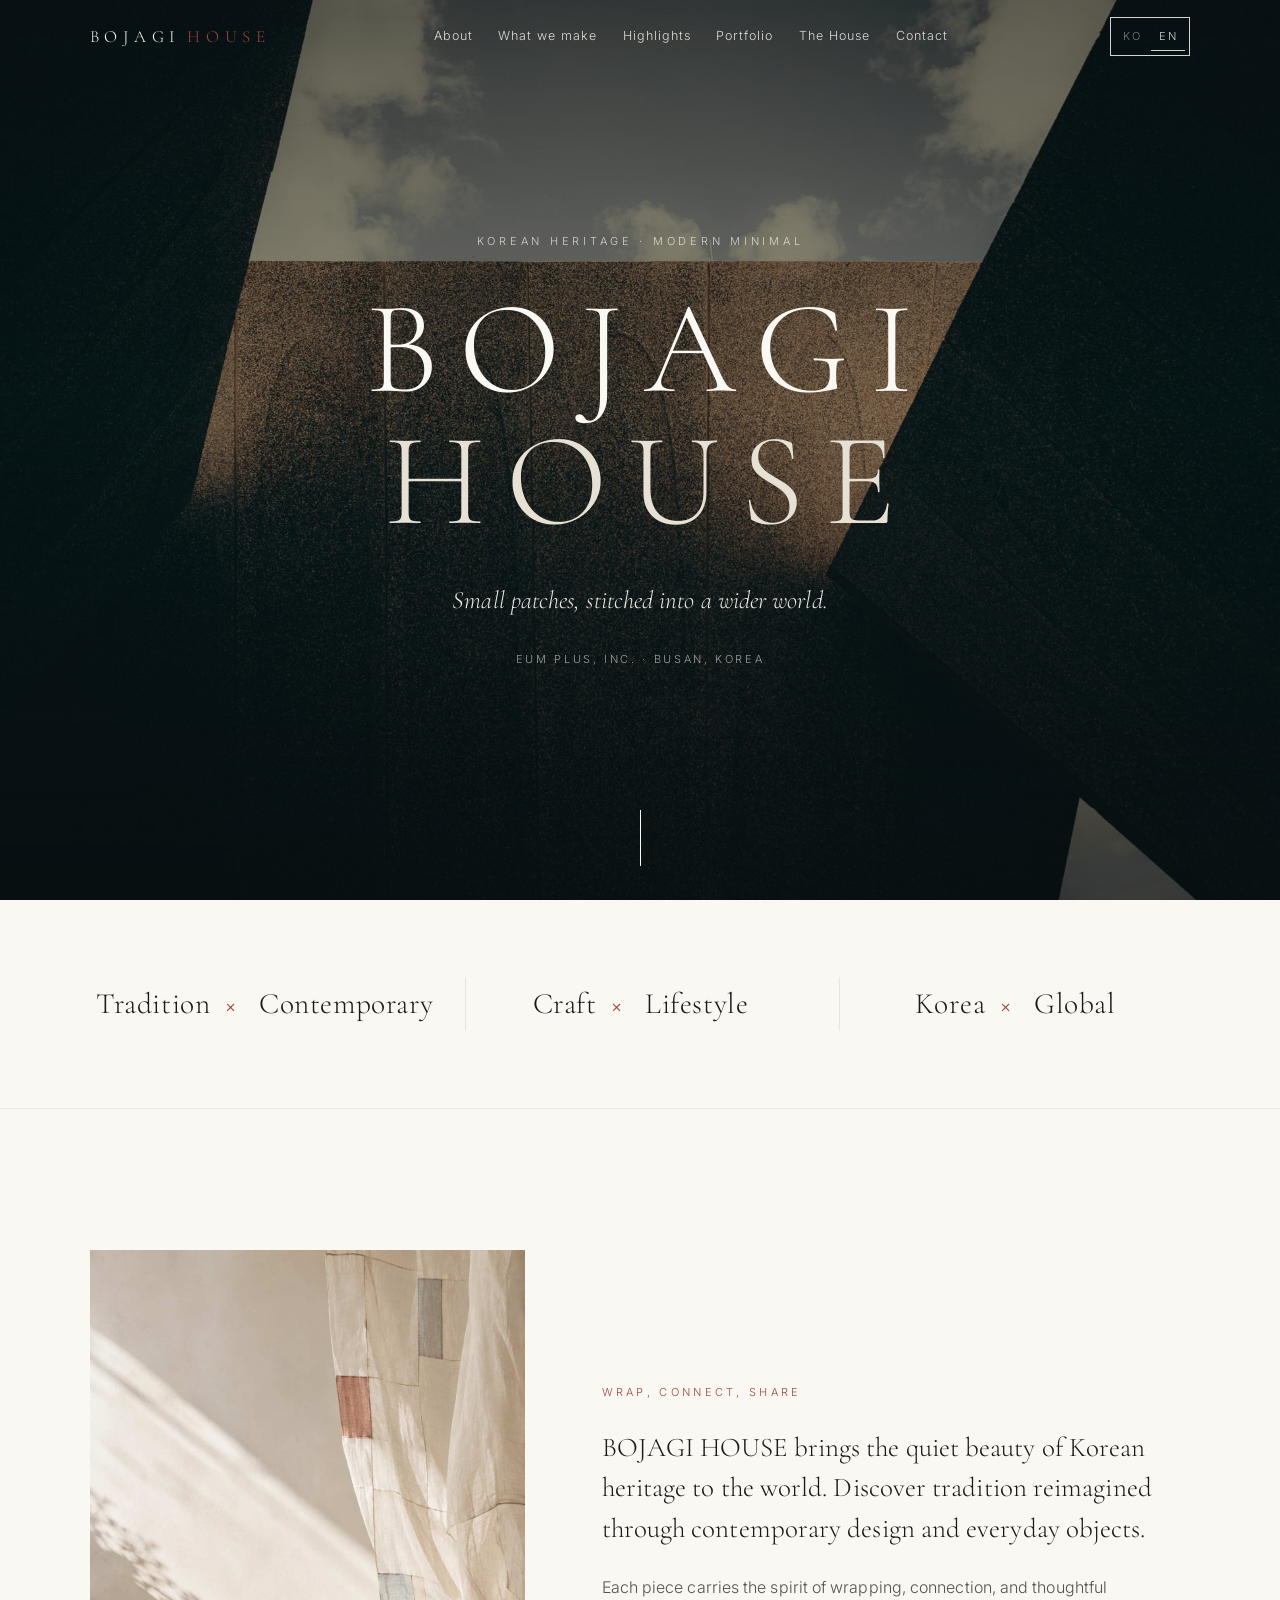
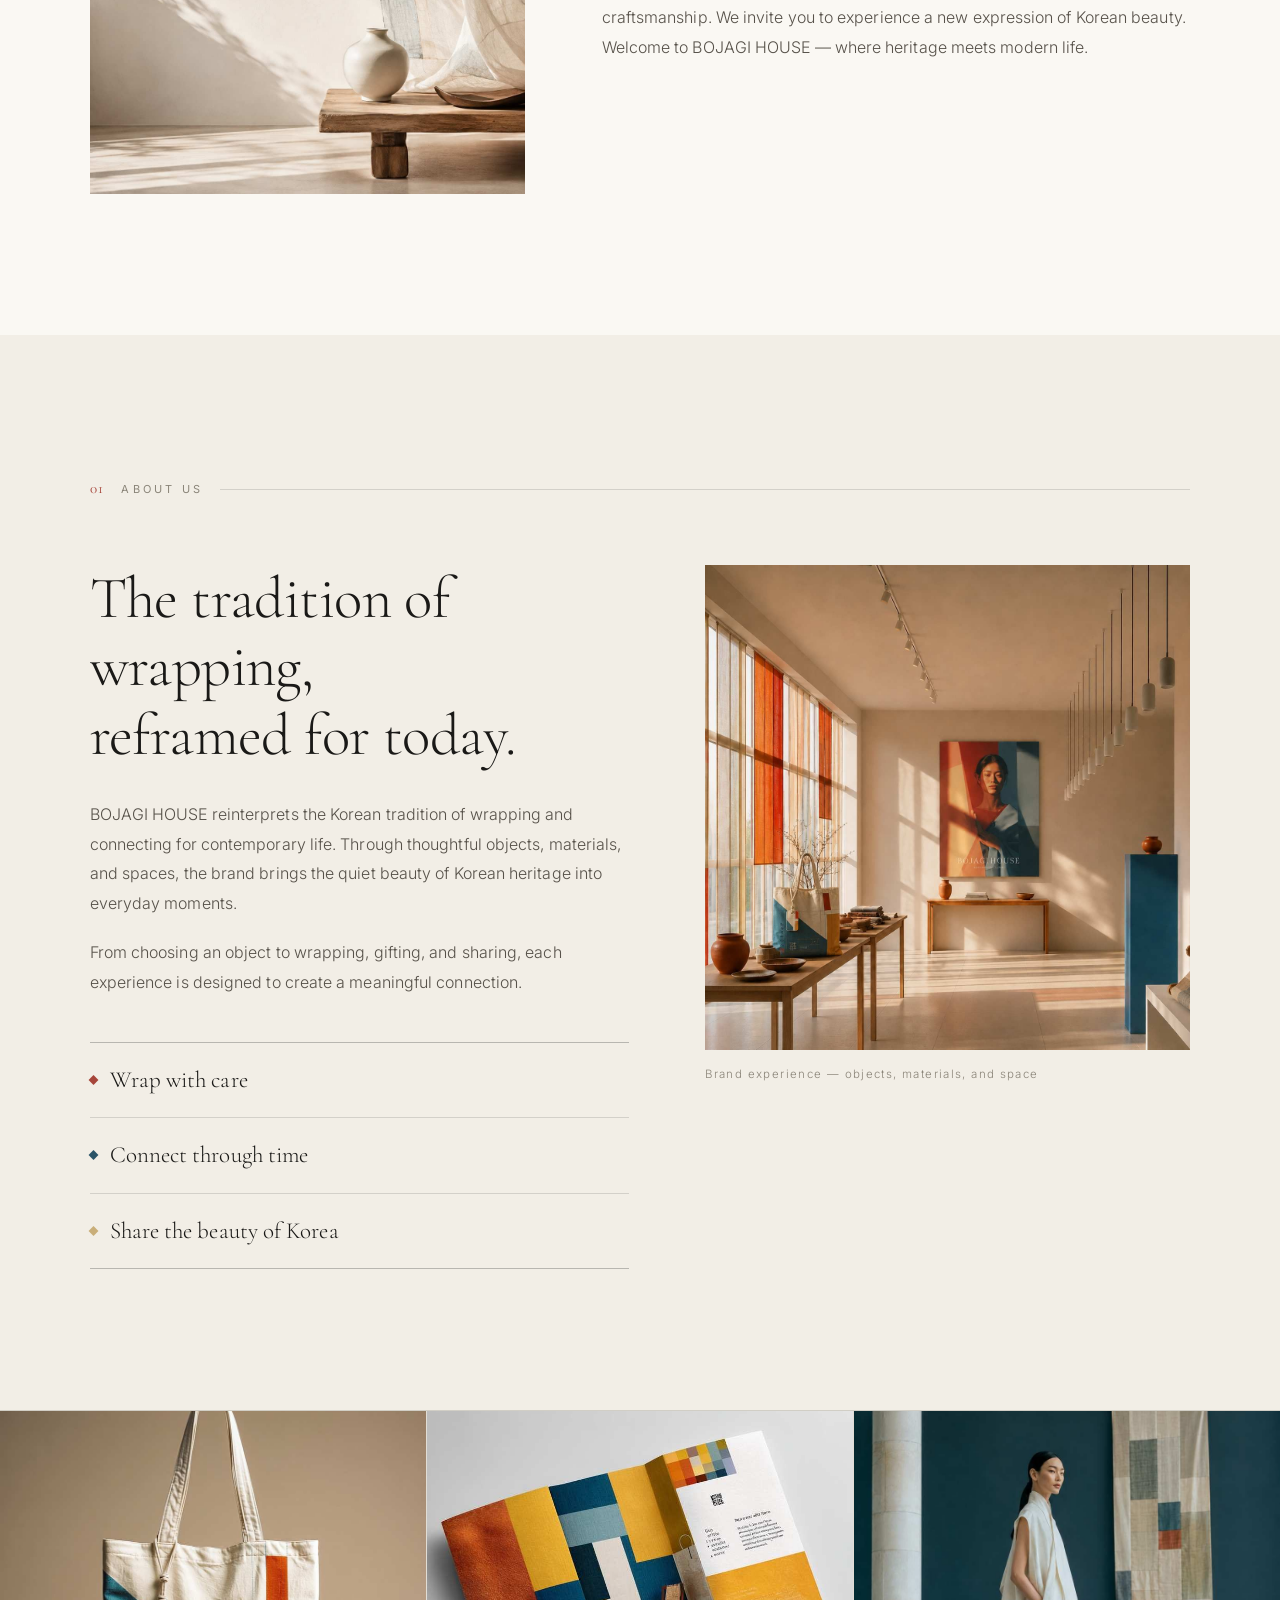
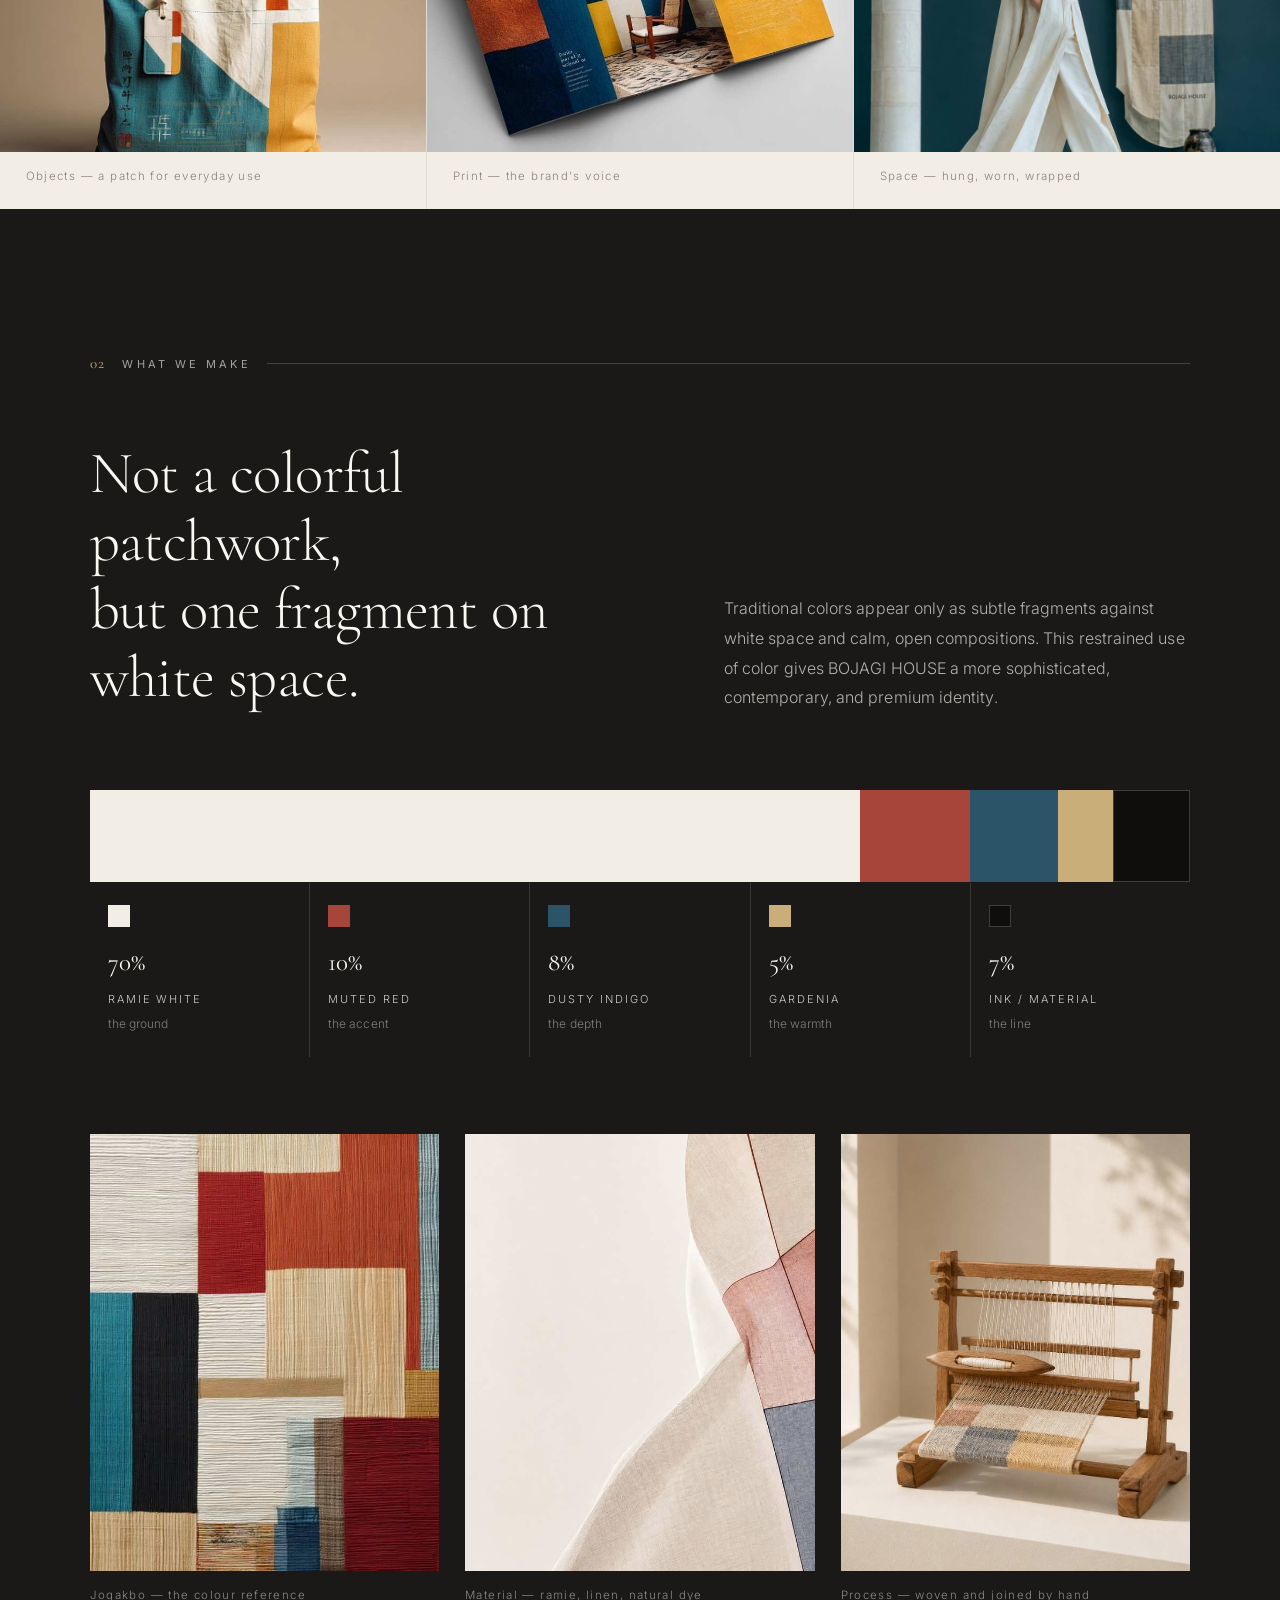
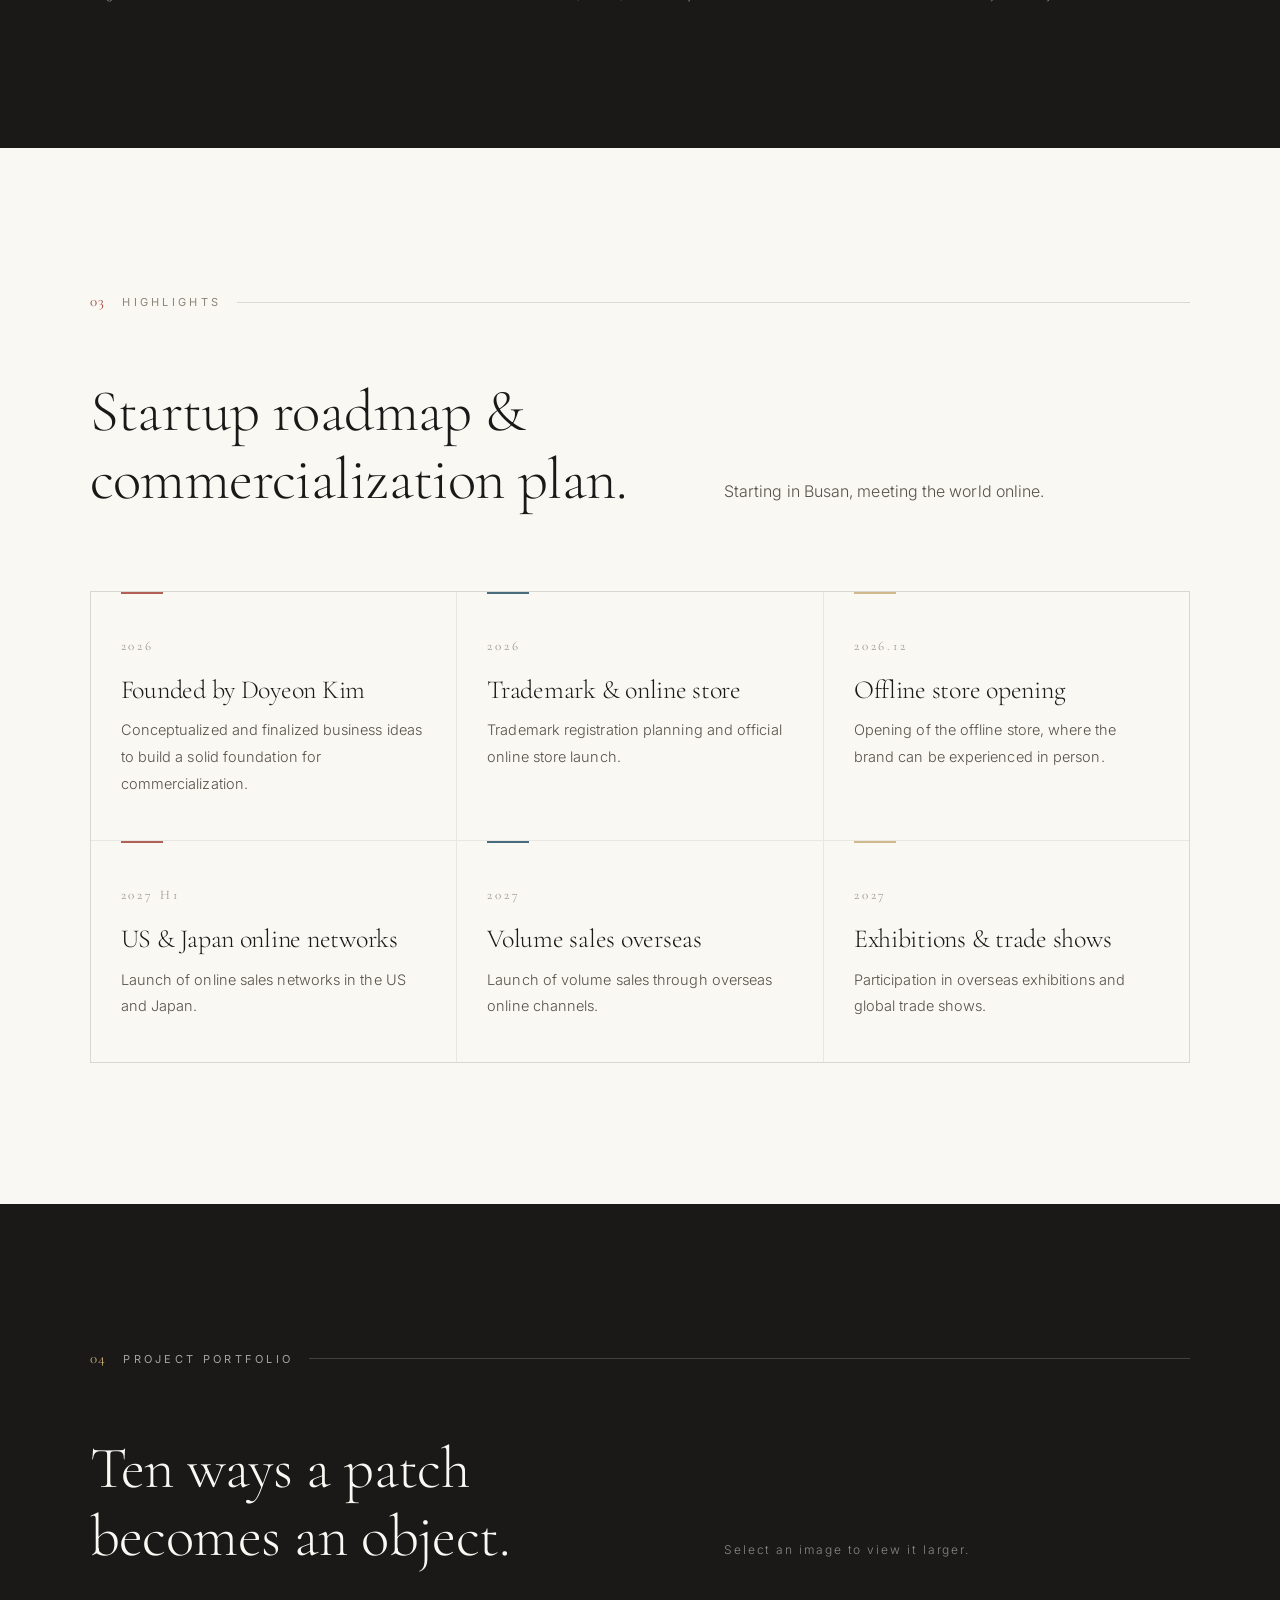
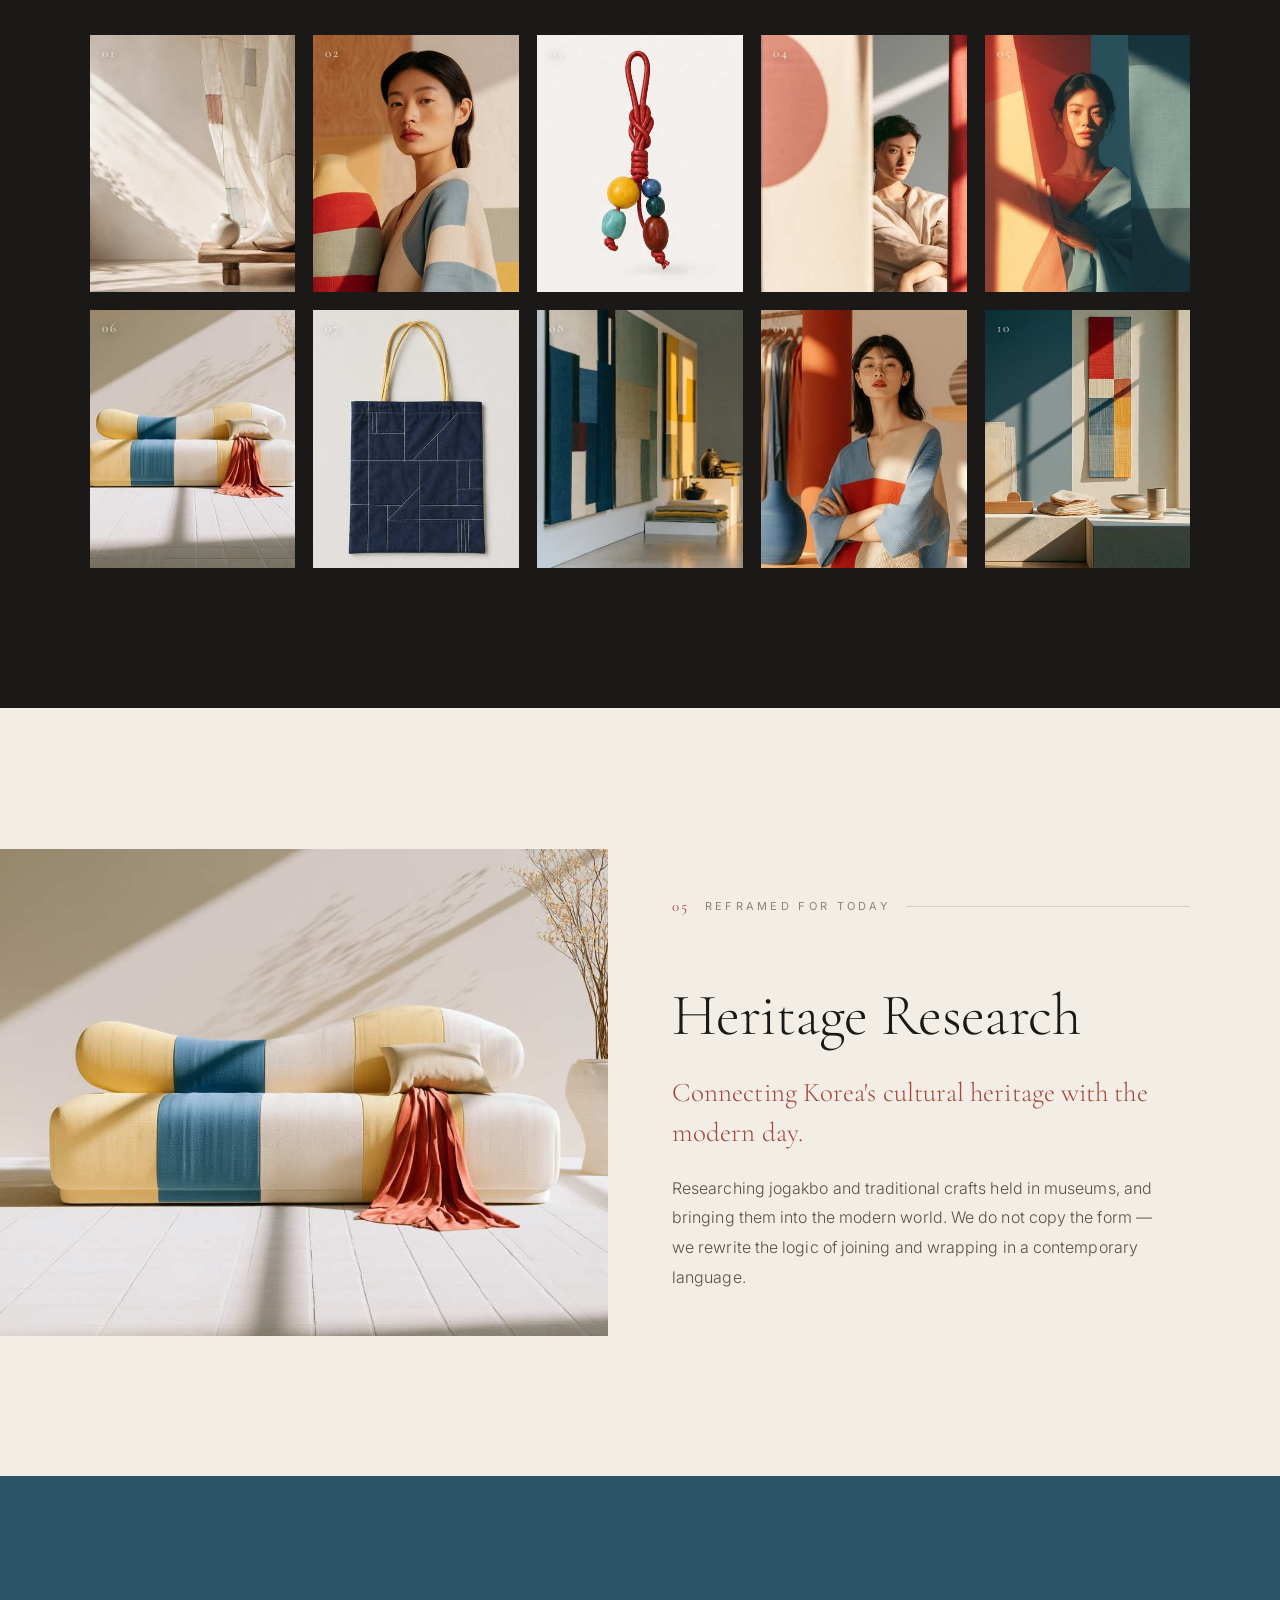
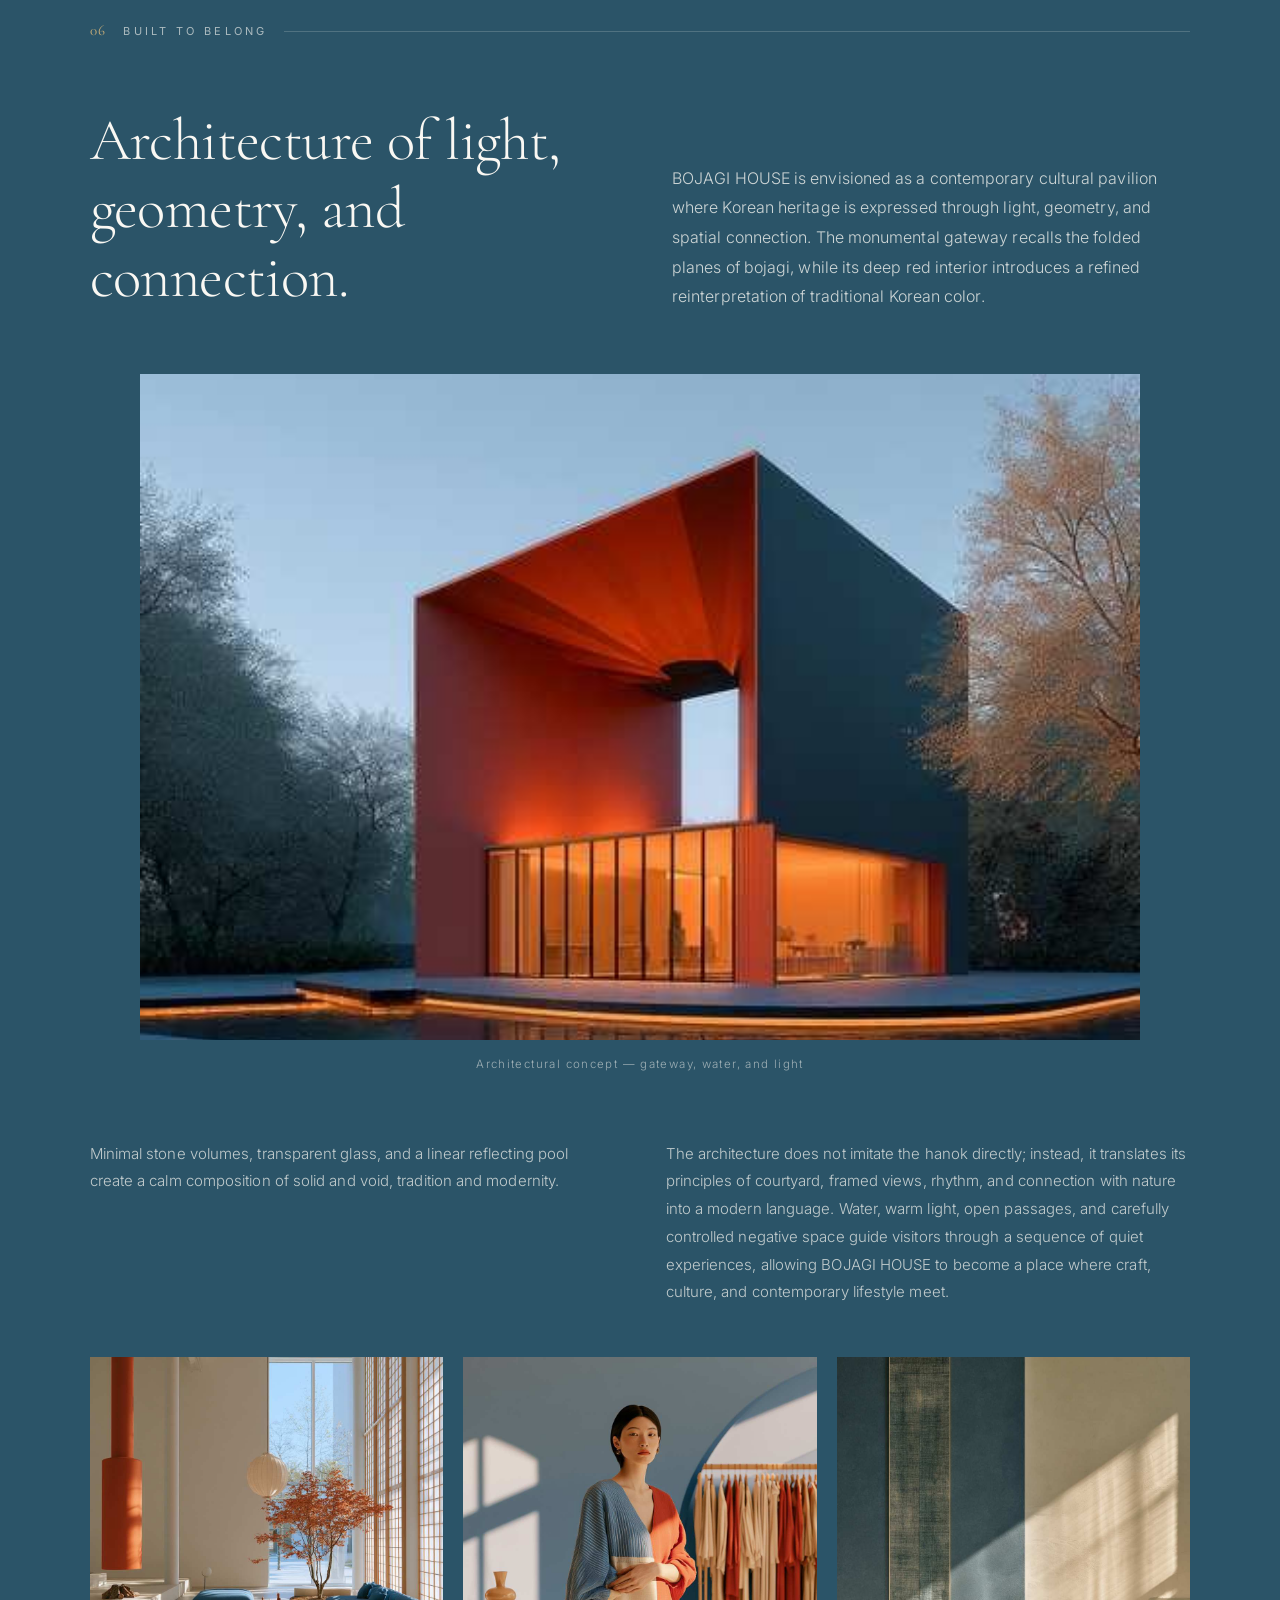
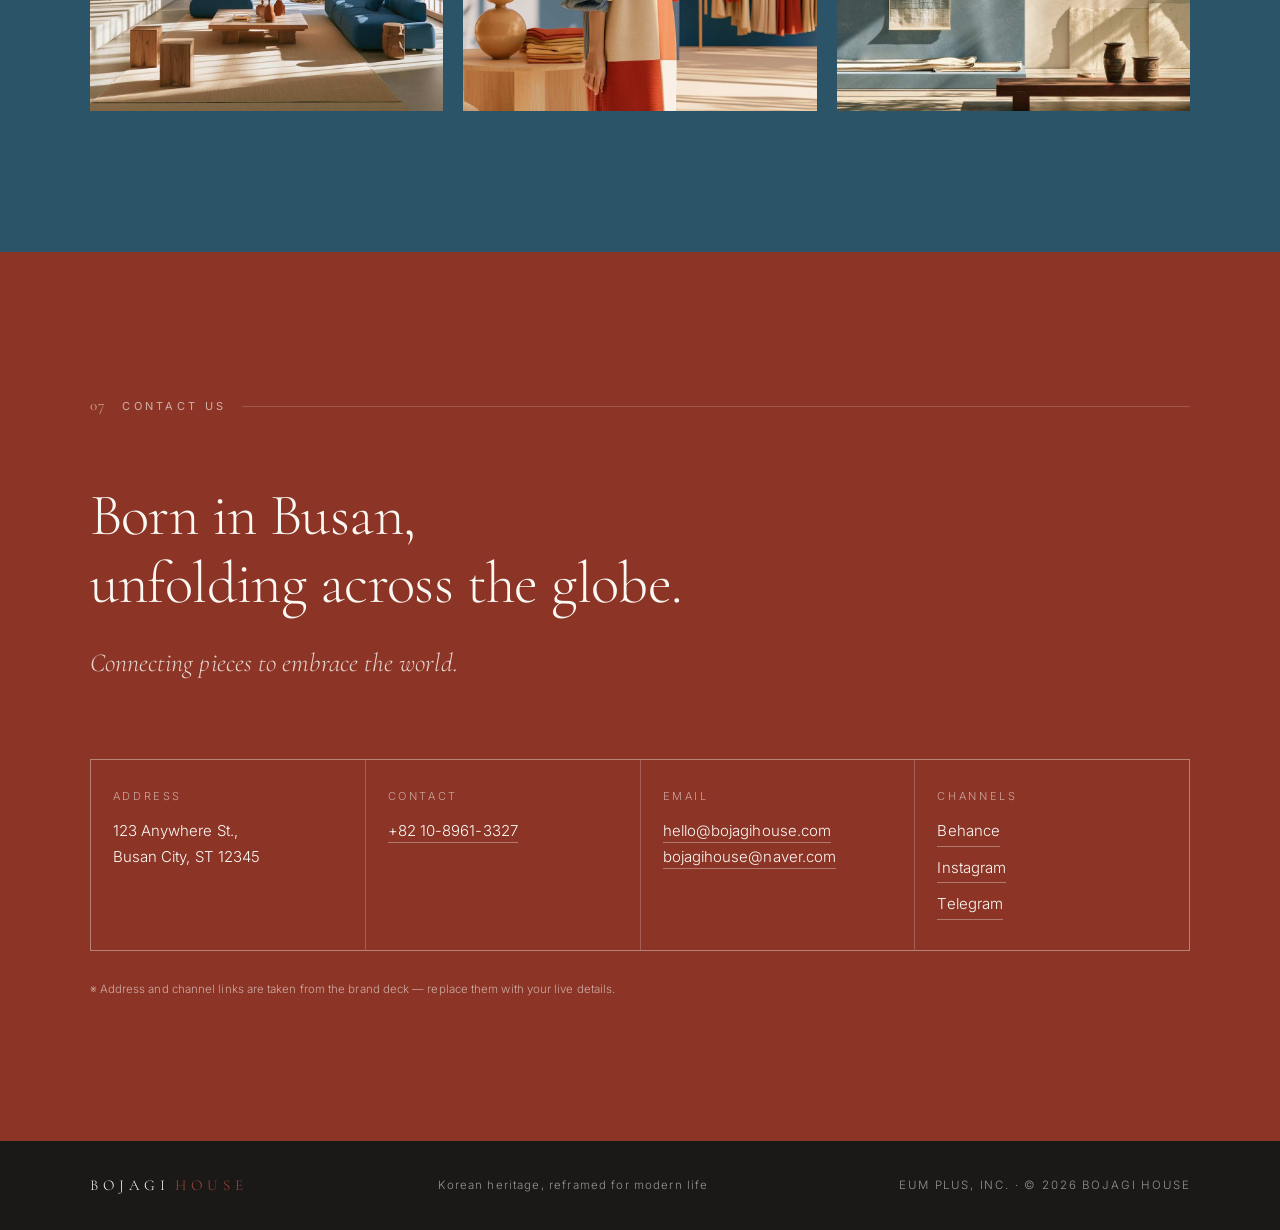
==== commit ff7d2b12: "브랜드 덱 자료를 반영해 BOJAGI HOUSE 페이지 재구성 제공된 브랜드 덱(EUM PLUS, INC. / 부산 / 김도연 창업)의 내용과 이미지를 기준으로 사이트를 다시 만들" ====
--- a/index.html
+++ b/index.html
@@ -3,30 +3,30 @@
   <head>
     <meta charset="UTF-8" />
     <meta name="viewport" content="width=device-width, initial-scale=1.0" />
-    <title>BOJAGI HOUSE | 한국 전통 공예를 잇는 현대 생활 소품</title>
+    <title>BOJAGI HOUSE | Korean Heritage, Modern Minimal</title>
     <meta
       name="description"
-      content="BOJAGI HOUSE는 조각보의 마음으로 한국 전통 공예를 오늘의 생활 소품으로 잇습니다. 서울 공방에서 만든 조각보 테이블웨어, 한지 조명, 나전 소품을 전 세계 32개국으로 배송합니다."
+      content="BOJAGI HOUSE는 감싸고 잇는 한국의 전통을 오늘의 삶으로 다시 해석합니다. 부산에서 시작해 세계로 향하는 한국 유산 기반 라이프스타일 브랜드 — EUM PLUS, INC."
     />
-    <meta name="theme-color" content="#1c1a17" />
+    <meta name="theme-color" content="#1a1917" />
     <link rel="icon" href="assets/favicon.svg" type="image/svg+xml" />
     <link rel="canonical" href="https://snailnail1009-cloud.github.io/startupk/" />
 
     <meta property="og:type" content="website" />
     <meta property="og:site_name" content="BOJAGI HOUSE" />
-    <meta property="og:title" content="BOJAGI HOUSE | Korean Craft, Modern Living" />
+    <meta property="og:title" content="BOJAGI HOUSE | Korean Heritage, Modern Minimal" />
     <meta
       property="og:description"
-      content="Wrapped in Seoul, opened around the world. 한국 전통 공예를 잇는 현대적인 생활 소품 브랜드."
+      content="Small patches, stitched into a wider world. Wrapped in Korea, opened around the world."
     />
     <meta property="og:url" content="https://snailnail1009-cloud.github.io/startupk/" />
-    <meta property="og:image" content="https://snailnail1009-cloud.github.io/startupk/assets/og.png" />
+    <meta property="og:image" content="https://snailnail1009-cloud.github.io/startupk/assets/og.jpg" />
     <meta name="twitter:card" content="summary_large_image" />
 
     <link rel="preconnect" href="https://fonts.googleapis.com" />
     <link rel="preconnect" href="https://fonts.gstatic.com" crossorigin />
     <link
-      href="https://fonts.googleapis.com/css2?family=Cormorant+Garamond:wght@400;500;600&family=Inter:wght@400;500;600&family=Noto+Sans+KR:wght@400;500;700&family=Noto+Serif+KR:wght@500;600;700&display=swap"
+      href="https://fonts.googleapis.com/css2?family=Cormorant+Garamond:ital,wght@0,300;0,400;0,500;1,300&family=Inter:wght@300;400;500&family=Noto+Sans+KR:wght@300;400;500&family=Noto+Serif+KR:wght@300;400;500&display=swap"
       rel="stylesheet"
     />
     <link rel="stylesheet" href="assets/style.css" />
@@ -36,496 +36,537 @@
     <a class="skip-link" href="#main" data-ko="본문 바로가기" data-en="Skip to content">본문 바로가기</a>
 
     <header class="site-header" id="top">
-      <a class="logo" href="#top" aria-label="BOJAGI HOUSE">
-        <span class="logo-mark" aria-hidden="true"><i></i><i></i><i></i><i></i></span>
-        <span class="logo-text">BOJAGI<strong>HOUSE</strong></span>
-      </a>
-
-      <nav class="site-nav" aria-label="주요 메뉴">
-        <a href="#story" data-ko="브랜드 스토리" data-en="Story">브랜드 스토리</a>
-        <a href="#craft" data-ko="공예" data-en="Craft">공예</a>
-        <a href="#collection" data-ko="컬렉션" data-en="Collection">컬렉션</a>
-        <a href="#global" data-ko="글로벌" data-en="Global">글로벌</a>
-        <a href="#culture" data-ko="K-컬처" data-en="K-Culture">K-컬처</a>
+      <a class="wordmark" href="#top">BOJAGI<span>HOUSE</span></a>
+
+      <nav class="site-nav" aria-label="Sections">
+        <a href="#about" data-ko="브랜드" data-en="About">브랜드</a>
+        <a href="#make" data-ko="무엇을 만드나" data-en="What we make">무엇을 만드나</a>
+        <a href="#highlights" data-ko="로드맵" data-en="Highlights">로드맵</a>
+        <a href="#portfolio" data-ko="포트폴리오" data-en="Portfolio">포트폴리오</a>
+        <a href="#house" data-ko="공간" data-en="The House">공간</a>
+        <a href="#contact" data-ko="문의" data-en="Contact">문의</a>
       </nav>
 
-      <div class="header-actions">
-        <div class="lang-switch" role="group" aria-label="언어 선택 / Language">
-          <button type="button" data-lang="ko" class="is-active" aria-pressed="true">KO</button>
-          <button type="button" data-lang="en" aria-pressed="false">EN</button>
-        </div>
-        <a class="button button-sm" href="#shop" data-ko="쇼핑하기" data-en="Shop now">쇼핑하기</a>
+      <div class="lang-switch" role="group" aria-label="Language">
+        <button type="button" data-lang="ko" class="is-active" aria-pressed="true">KO</button>
+        <button type="button" data-lang="en" aria-pressed="false">EN</button>
       </div>
     </header>
 
     <main id="main">
-      <!-- ================= HERO ================= -->
+      <!-- ============ HERO ============ -->
       <section class="hero">
-        <div class="hero-copy reveal">
-          <p class="eyebrow"><span></span><em data-ko="한국 전통 공예 · 현대 생활" data-en="Korean craft · Modern living">한국 전통 공예 · 현대 생활</em></p>
-          <h1 data-ko="조각을 이어,&#10;세계를 감싸다." data-en="Small patches,&#10;stitched into a wider world.">조각을 이어,<br />세계를 감싸다.</h1>
-          <p class="hero-sub" data-ko="Wrapped in Seoul, opened around the world." data-en="서울에서 감싸, 세계에서 열리다.">Wrapped in Seoul, opened around the world.</p>
+        <img class="hero-image" src="assets/img/hero-fold.jpg" alt="" aria-hidden="true" />
+        <div class="hero-scrim"></div>
+        <div class="hero-inner">
+          <p class="hero-eyebrow" data-ko="한국의 유산 · 현대적 미니멀" data-en="Korean Heritage · Modern Minimal">
+            한국의 유산 · 현대적 미니멀
+          </p>
+          <h1 class="hero-mark"><span>BOJAGI</span><span>HOUSE</span></h1>
+          <p class="hero-tagline" data-ko="작은 조각을 이어, 더 넓은 세계를 감쌉니다." data-en="Small patches, stitched into a wider world.">
+            작은 조각을 이어, 더 넓은 세계를 감쌉니다.
+          </p>
+          <p class="hero-meta">EUM PLUS, INC. · <span data-ko="대한민국 부산" data-en="Busan, Korea">대한민국 부산</span></p>
+        </div>
+        <a class="hero-scroll" href="#axes" aria-label="Scroll down"><span></span></a>
+      </section>
+
+      <!-- ============ AXES ============ -->
+      <section class="axes" id="axes">
+        <ul>
+          <li class="reveal">
+            <em data-ko="전통" data-en="Tradition">전통</em><i>×</i>
+            <em data-ko="현대" data-en="Contemporary">현대</em>
+          </li>
+          <li class="reveal">
+            <em data-ko="공예" data-en="Craft">공예</em><i>×</i>
+            <em data-ko="생활" data-en="Lifestyle">생활</em>
+          </li>
+          <li class="reveal">
+            <em data-ko="한국" data-en="Korea">한국</em><i>×</i>
+            <em data-ko="세계" data-en="Global">세계</em>
+          </li>
+        </ul>
+      </section>
+
+      <!-- ============ WELCOME ============ -->
+      <section class="section welcome">
+        <figure class="welcome-figure reveal">
+          <img
+            src="assets/img/curtain-light.jpg"
+            loading="lazy"
+            data-alt-ko="빛이 스며드는 얇은 천과 조각 디테일"
+            data-alt-en="Light passing through sheer cloth with a patch detail"
+            alt="빛이 스며드는 얇은 천과 조각 디테일"
+          />
+        </figure>
+        <div class="welcome-copy reveal">
+          <p class="mark-line" data-ko="감싸고, 잇고, 나눕니다" data-en="Wrap, connect, share">감싸고, 잇고, 나눕니다</p>
           <p
-            class="lede"
-            data-ko="BOJAGI HOUSE는 남은 천 조각을 이어 새로운 쓰임을 만든 조각보의 마음으로, 한국 전통 공예를 오늘의 생활 소품으로 잇습니다. 서울의 작은 공방에서 장인과 함께 만들고, 전 세계 32개국의 식탁과 거실로 보냅니다."
-            data-en="BOJAGI HOUSE carries the spirit of jogakbo — leftover fabric stitched into something new. We translate Korean craft traditions into objects for everyday modern life, made with master artisans in Seoul and shipped to homes in 32 countries."
+            class="statement"
+            data-ko="BOJAGI HOUSE는 한국 유산의 고요한 아름다움을 세계에 전합니다. 현대적인 디자인과 일상의 사물로 다시 해석한 전통을 만나 보세요."
+            data-en="BOJAGI HOUSE brings the quiet beauty of Korean heritage to the world. Discover tradition reimagined through contemporary design and everyday objects."
           >
-            BOJAGI HOUSE는 남은 천 조각을 이어 새로운 쓰임을 만든 조각보의 마음으로, 한국 전통 공예를
-            오늘의 생활 소품으로 잇습니다. 서울의 작은 공방에서 장인과 함께 만들고, 전 세계 32개국의
-            식탁과 거실로 보냅니다.
-          </p>
-
-          <div class="hero-actions">
-            <a class="button" href="#collection" data-ko="컬렉션 둘러보기" data-en="Explore the collection">컬렉션 둘러보기</a>
-            <a class="text-link" href="#story" data-ko="브랜드 스토리 읽기" data-en="Read our story">브랜드 스토리 읽기</a>
-          </div>
-
-          <ul class="quick-facts">
-            <li><strong>32</strong><span data-ko="배송 국가" data-en="countries shipped">배송 국가</span></li>
-            <li><strong>12</strong><span data-ko="협업 장인" data-en="artisan partners">협업 장인</span></li>
-            <li><strong>4.9</strong><span data-ko="해외 리뷰 평점" data-en="global review score">해외 리뷰 평점</span></li>
-          </ul>
-        </div>
-
-        <div class="hero-visual reveal" aria-hidden="true">
-          <div class="bojagi">
-            <span class="patch p1"></span><span class="patch p2"></span><span class="patch p3"></span>
-            <span class="patch p4"></span><span class="patch p5"></span><span class="patch p6"></span>
-            <span class="patch p7"></span><span class="patch p8"></span><span class="patch p9"></span>
-            <span class="patch p10"></span><span class="patch p11"></span><span class="patch p12"></span>
-          </div>
-          <div class="hero-tag tag-made">
-            <strong>SEOUL</strong>
-            <span data-ko="장인의 손에서" data-en="made by hand">장인의 손에서</span>
-          </div>
-          <div class="hero-tag tag-ship">
-            <strong>WORLDWIDE</strong>
-            <span data-ko="48시간 내 출고" data-en="dispatched in 48h">48시간 내 출고</span>
-          </div>
-        </div>
-      </section>
-
-      <section class="ticker" aria-hidden="true">
-        <div>
-          <span>조각보 JOGAKBO</span><i>✳</i><span>나전 NAJEON</span><i>✳</i><span>한지 HANJI</span><i>✳</i
-          ><span>매듭 MAEDEUP</span><i>✳</i><span>옻칠 OTTCHIL</span><i>✳</i><span>조각보 JOGAKBO</span><i>✳</i
-          ><span>나전 NAJEON</span><i>✳</i><span>한지 HANJI</span><i>✳</i><span>매듭 MAEDEUP</span><i>✳</i
-          ><span>옻칠 OTTCHIL</span><i>✳</i>
-        </div>
-      </section>
-
-      <!-- ================= STORY ================= -->
-      <section class="section story" id="story">
-        <div class="section-head reveal">
-          <p class="eyebrow dark"><span></span><em>OUR STORY</em></p>
-          <h2 data-ko="왜 보자기인가." data-en="Why bojagi.">왜 보자기인가.</h2>
-        </div>
-
-        <div class="story-body reveal">
+            BOJAGI HOUSE는 한국 유산의 고요한 아름다움을 세계에 전합니다. 현대적인 디자인과 일상의
+            사물로 다시 해석한 전통을 만나 보세요.
+          </p>
           <p
-            class="big"
-            data-ko="조각보는 버려질 천 조각을 이어 만든 보자기입니다. 작고 쓸모없어 보이던 조각이 모여 무엇이든 감싸는 하나의 천이 됩니다."
-            data-en="Jogakbo is a wrapping cloth sewn from leftover scraps. Pieces too small to matter on their own become one cloth that can hold anything."
+            data-ko="모든 제품에는 감싸고, 잇고, 정성껏 만드는 마음이 담겨 있습니다. 한국의 아름다움을 새롭게 경험해 보시길 바랍니다. 유산이 현대의 삶과 만나는 곳, BOJAGI HOUSE입니다."
+            data-en="Each piece carries the spirit of wrapping, connection, and thoughtful craftsmanship. We invite you to experience a new expression of Korean beauty. Welcome to BOJAGI HOUSE — where heritage meets modern life."
           >
-            조각보는 버려질 천 조각을 이어 만든 보자기입니다. 작고 쓸모없어 보이던 조각이 모여 무엇이든
-            감싸는 하나의 천이 됩니다.
-          </p>
-          <p
-            data-ko="우리는 이 오래된 지혜가 지금의 브랜드가 일하는 방식이라고 믿습니다. 사라져 가는 공예의 조각들, 젊은 디자이너, 그리고 바다 건너의 고객까지 — 서로 다른 조각을 이어 하나의 브랜드를 만듭니다. 그래서 BOJAGI HOUSE의 성장은 언제나 '연결'의 결과입니다."
-            data-en="We believe that old wisdom is also how a modern brand should work. Fading crafts, young designers, and customers across the ocean are the different patches we stitch together. Everything BOJAGI HOUSE has become came from connecting them."
-          >
-            우리는 이 오래된 지혜가 지금의 브랜드가 일하는 방식이라고 믿습니다. 사라져 가는 공예의 조각들,
-            젊은 디자이너, 그리고 바다 건너의 고객까지 — 서로 다른 조각을 이어 하나의 브랜드를 만듭니다.
-            그래서 BOJAGI HOUSE의 성장은 언제나 '연결'의 결과입니다.
-          </p>
-          <p class="sign" data-ko="— 김보경, 파운더 &amp; 디렉터" data-en="— Bokyung Kim, Founder &amp; Director">— 김보경, 파운더 &amp; 디렉터</p>
-        </div>
-
-        <ul class="pillars">
-          <li class="reveal">
-            <span class="pillar-mark" aria-hidden="true">잇</span>
-            <h3 data-ko="잇다 · Connect" data-en="Connect · 잇다">잇다 · Connect</h3>
-            <p
-              data-ko="무형문화재 공방과 현대 디자이너를 잇습니다. 전통 기법은 그대로, 쓰임과 형태는 오늘의 집에 맞게."
-              data-en="We connect heritage workshops with contemporary designers. The technique stays traditional; the form fits a modern home."
-            >
-              무형문화재 공방과 현대 디자이너를 잇습니다. 전통 기법은 그대로, 쓰임과 형태는 오늘의 집에 맞게.
-            </p>
-          </li>
-          <li class="reveal">
-            <span class="pillar-mark" aria-hidden="true">감</span>
-            <h3 data-ko="감싸다 · Wrap" data-en="Wrap · 감싸다">감싸다 · Wrap</h3>
-            <p
-              data-ko="모든 주문은 자투리 천으로 만든 보자기에 감싸 보냅니다. 포장이 곧 두 번째 선물이 되도록."
-              data-en="Every order is wrapped in a bojagi sewn from offcuts, so the packaging itself becomes a second gift."
-            >
-              모든 주문은 자투리 천으로 만든 보자기에 감싸 보냅니다. 포장이 곧 두 번째 선물이 되도록.
-            </p>
-          </li>
-          <li class="reveal">
-            <span class="pillar-mark" aria-hidden="true">나</span>
-            <h3 data-ko="나누다 · Share" data-en="Share · 나누다">나누다 · Share</h3>
-            <p
-              data-ko="판매액의 3%는 공예 후계자 교육에 씁니다. 기술이 다음 세대로 이어져야 브랜드도 이어집니다."
-              data-en="3% of every sale funds training for the next generation of artisans. The craft has to continue for the brand to continue."
-            >
-              판매액의 3%는 공예 후계자 교육에 씁니다. 기술이 다음 세대로 이어져야 브랜드도 이어집니다.
-            </p>
-          </li>
-        </ul>
-      </section>
-
-      <!-- ================= CRAFT ================= -->
-      <section class="section craft" id="craft">
-        <div class="section-head split reveal">
-          <div>
-            <p class="eyebrow"><span></span><em>THE CRAFT</em></p>
-            <h2 data-ko="다섯 가지 기술,&#10;하나의 기준." data-en="Five techniques,&#10;one standard.">다섯 가지 기술,<br />하나의 기준.</h2>
-          </div>
-          <p
-            class="head-note"
-            data-ko="모든 제품은 한국의 다섯 가지 전통 기법 중 하나에서 출발합니다. 기법은 지키되, 사용법은 다시 씁니다."
-            data-en="Every product starts from one of five Korean traditions. We keep the technique and rewrite the way it is used."
-          >
-            모든 제품은 한국의 다섯 가지 전통 기법 중 하나에서 출발합니다. 기법은 지키되, 사용법은 다시 씁니다.
-          </p>
-        </div>
-
-        <ul class="craft-list">
-          <li class="reveal">
-            <span class="num">01</span>
-            <div class="craft-name">
-              <strong data-ko="조각보" data-en="Jogakbo">조각보</strong>
-              <em>Patchwork wrapping</em>
-            </div>
-            <p data-ko="손바느질로 이은 천 조각. 테이블 러너와 플레이스매트가 됩니다." data-en="Hand-stitched fabric patches, reborn as table runners and placemats.">
-              손바느질로 이은 천 조각. 테이블 러너와 플레이스매트가 됩니다.
-            </p>
-            <span class="swatch s1" aria-hidden="true"></span>
-          </li>
-          <li class="reveal">
-            <span class="num">02</span>
-            <div class="craft-name">
-              <strong data-ko="나전칠기" data-en="Najeon">나전칠기</strong>
-              <em>Mother-of-pearl inlay</em>
-            </div>
-            <p data-ko="0.2mm 자개를 붙여 빛을 담습니다. 코스터와 트레이의 표면이 됩니다." data-en="Slivers of shell just 0.2mm thick catch the light on coasters and trays.">
-              0.2mm 자개를 붙여 빛을 담습니다. 코스터와 트레이의 표면이 됩니다.
-            </p>
-            <span class="swatch s2" aria-hidden="true"></span>
-          </li>
-          <li class="reveal">
-            <span class="num">03</span>
-            <div class="craft-name">
-              <strong data-ko="한지" data-en="Hanji">한지</strong>
-              <em>Mulberry paper</em>
-            </div>
-            <p data-ko="닥나무로 뜬 종이가 빛을 부드럽게 거릅니다. 조명이 되는 이유입니다." data-en="Paper pulled from mulberry bark filters light softly — which is why it becomes a lamp.">
-              닥나무로 뜬 종이가 빛을 부드럽게 거릅니다. 조명이 되는 이유입니다.
-            </p>
-            <span class="swatch s3" aria-hidden="true"></span>
-          </li>
-          <li class="reveal">
-            <span class="num">04</span>
-            <div class="craft-name">
-              <strong data-ko="매듭" data-en="Maedeup">매듭</strong>
-              <em>Decorative knotting</em>
-            </div>
-            <p data-ko="시작과 끝이 같은 한국의 매듭. 키링과 오브제로 매일 쓰입니다." data-en="Korean knots that begin and end at the same point, worn daily as keyrings and objects.">
-              시작과 끝이 같은 한국의 매듭. 키링과 오브제로 매일 쓰입니다.
-            </p>
-            <span class="swatch s4" aria-hidden="true"></span>
-          </li>
-          <li class="reveal">
-            <span class="num">05</span>
-            <div class="craft-name">
-              <strong data-ko="옻칠" data-en="Ottchil">옻칠</strong>
-              <em>Natural lacquer</em>
-            </div>
-            <p data-ko="옻나무 수액을 열다섯 번 덧칠합니다. 쓸수록 깊어지는 색." data-en="Fifteen coats of natural lacquer, deepening in colour the more it is used.">
-              옻나무 수액을 열다섯 번 덧칠합니다. 쓸수록 깊어지는 색.
-            </p>
-            <span class="swatch s5" aria-hidden="true"></span>
-          </li>
-        </ul>
-      </section>
-
-      <!-- ================= COLLECTION ================= -->
-      <section class="section collection" id="collection">
-        <div class="section-head split reveal">
-          <div>
-            <p class="eyebrow dark"><span></span><em>COLLECTION 2026</em></p>
-            <h2 data-ko="오늘의 집에서&#10;매일 쓰는 전통." data-en="Tradition you actually&#10;use every day.">오늘의 집에서<br />매일 쓰는 전통.</h2>
-          </div>
-          <p class="head-note" data-ko="전 품목 무료 국제배송 · $150 이상 주문 시" data-en="Free worldwide shipping on orders over $150">
-            전 품목 무료 국제배송 · $150 이상 주문 시
-          </p>
-        </div>
-
-        <div class="product-grid">
-          <article class="product reveal">
-            <div class="thumb thumb-runner" aria-hidden="true"><i></i><i></i><i></i><i></i><i></i><i></i></div>
-            <div class="product-info">
-              <p class="tagline" data-ko="조각보 · 손바느질" data-en="Jogakbo · hand-stitched">조각보 · 손바느질</p>
-              <h3 data-ko="조각보 테이블 러너" data-en="Jogakbo Table Runner">조각보 테이블 러너</h3>
-              <p class="desc" data-ko="140 × 35cm · 천연 염색 모시" data-en="140 × 35cm · naturally dyed ramie">140 × 35cm · 천연 염색 모시</p>
-              <p class="price">$68</p>
-            </div>
-          </article>
-
-          <article class="product reveal">
-            <div class="thumb thumb-lamp" aria-hidden="true"><i></i></div>
-            <div class="product-info">
-              <p class="tagline" data-ko="한지 · 베스트셀러" data-en="Hanji · bestseller">한지 · 베스트셀러</p>
-              <h3 data-ko="한지 무드등 '달빛'" data-en="Hanji Moon Lamp 'Dalbit'">한지 무드등 '달빛'</h3>
-              <p class="desc" data-ko="지름 22cm · 3단계 조도 · USB-C" data-en="22cm diameter · 3 light levels · USB-C">지름 22cm · 3단계 조도 · USB-C</p>
-              <p class="price">$124</p>
-            </div>
-          </article>
-
-          <article class="product reveal">
-            <div class="thumb thumb-coaster" aria-hidden="true"><i></i><i></i><i></i><i></i></div>
-            <div class="product-info">
-              <p class="tagline" data-ko="나전 · 4P 세트" data-en="Najeon · set of 4">나전 · 4P 세트</p>
-              <h3 data-ko="나전 코스터 세트" data-en="Najeon Coaster Set">나전 코스터 세트</h3>
-              <p class="desc" data-ko="10 × 10cm · 자개 인레이 · 옻칠 마감" data-en="10 × 10cm · shell inlay · lacquer finish">10 × 10cm · 자개 인레이 · 옻칠 마감</p>
-              <p class="price">$86</p>
-            </div>
-          </article>
-
-          <article class="product reveal">
-            <div class="thumb thumb-knot" aria-hidden="true">
-              <svg viewBox="0 0 120 120" role="presentation">
-                <path d="M40 30h40v40H40zM30 40h60v20H30zM50 20v80M70 20v80" />
-                <circle cx="60" cy="100" r="7" />
-              </svg>
-            </div>
-            <div class="product-info">
-              <p class="tagline" data-ko="매듭 · 선물용" data-en="Maedeup · gifting">매듭 · 선물용</p>
-              <h3 data-ko="매듭 키링" data-en="Maedeup Knot Keyring">매듭 키링</h3>
-              <p class="desc" data-ko="정사각 매듭 · 8색 · 황동 고리" data-en="Square knot · 8 colours · brass ring">정사각 매듭 · 8색 · 황동 고리</p>
-              <p class="price">$32</p>
-            </div>
-          </article>
-
-          <article class="product reveal">
-            <div class="thumb thumb-tray" aria-hidden="true"><i></i></div>
-            <div class="product-info">
-              <p class="tagline" data-ko="옻칠 · 15회 도장" data-en="Ottchil · 15 coats">옻칠 · 15회 도장</p>
-              <h3 data-ko="옻칠 트레이" data-en="Ottchil Tray">옻칠 트레이</h3>
-              <p class="desc" data-ko="34 × 24cm · 은행나무 · 주칠" data-en="34 × 24cm · ginkgo wood · red lacquer">34 × 24cm · 은행나무 · 주칠</p>
-              <p class="price">$150</p>
-            </div>
-          </article>
-
-          <article class="product product-cta reveal">
-            <div class="product-info">
-              <h3 data-ko="전체 컬렉션&#10;보러 가기" data-en="See the full&#10;collection">전체 컬렉션<br />보러 가기</h3>
-              <p class="desc" data-ko="42개 제품 · 신상품 매월 첫째 주 공개" data-en="42 products · new drops every first week">42개 제품 · 신상품 매월 첫째 주 공개</p>
-              <a class="button button-light" href="#shop" data-ko="스토어 열기" data-en="Open the store">스토어 열기</a>
-            </div>
-          </article>
-        </div>
-      </section>
-
-      <!-- ================= PROCESS ================= -->
-      <section class="section process">
-        <div class="section-head reveal">
-          <p class="eyebrow"><span></span><em>HOW IT IS MADE</em></p>
-          <h2 data-ko="한 점이 당신에게&#10;닿기까지." data-en="How one piece&#10;reaches you.">한 점이 당신에게<br />닿기까지.</h2>
-        </div>
-
-        <ol class="steps">
-          <li class="reveal">
-            <span class="step-no">STEP 01</span>
-            <h3 data-ko="장인과 마주 앉기" data-en="Sitting with the artisan">장인과 마주 앉기</h3>
-            <p data-ko="전국 공방을 찾아가 기법을 기록하고, 무엇을 지키고 무엇을 바꿀지 함께 정합니다." data-en="We visit workshops across Korea, document each technique, and decide together what to protect and what to change.">
-              전국 공방을 찾아가 기법을 기록하고, 무엇을 지키고 무엇을 바꿀지 함께 정합니다.
-            </p>
-          </li>
-          <li class="reveal">
-            <span class="step-no">STEP 02</span>
-            <h3 data-ko="현대의 쓰임으로 설계" data-en="Designing for modern use">현대의 쓰임으로 설계</h3>
-            <p data-ko="좁은 주방, 작은 식탁, 다른 컵 크기까지 — 해외 고객의 생활 치수에 맞춰 다시 그립니다." data-en="Small kitchens, small tables, different cup sizes — we redraw each piece around how our overseas customers actually live.">
-              좁은 주방, 작은 식탁, 다른 컵 크기까지 — 해외 고객의 생활 치수에 맞춰 다시 그립니다.
-            </p>
-          </li>
-          <li class="reveal">
-            <span class="step-no">STEP 03</span>
-            <h3 data-ko="손으로 완성" data-en="Finished by hand">손으로 완성</h3>
-            <p data-ko="소량 생산. 러너 한 장에 이틀, 트레이 한 점에 3주가 걸립니다. 모든 제품에 제작자 이름을 적습니다." data-en="Small batches only. Two days for a runner, three weeks for a tray — and the maker signs every piece.">
-              소량 생산. 러너 한 장에 이틀, 트레이 한 점에 3주가 걸립니다. 모든 제품에 제작자 이름을 적습니다.
-            </p>
-          </li>
-          <li class="reveal">
-            <span class="step-no">STEP 04</span>
-            <h3 data-ko="보자기에 감싸 배송" data-en="Wrapped, then shipped">보자기에 감싸 배송</h3>
-            <p data-ko="플라스틱 없는 포장, 영문 공예 카드 동봉. 결제 후 48시간 내 서울에서 출고됩니다." data-en="Plastic-free packaging with an English craft card, dispatched from Seoul within 48 hours.">
-              플라스틱 없는 포장, 영문 공예 카드 동봉. 결제 후 48시간 내 서울에서 출고됩니다.
-            </p>
-          </li>
-        </ol>
-      </section>
-
-      <!-- ================= GLOBAL ================= -->
-      <section class="section global" id="global">
-        <div class="global-inner">
-          <div class="global-copy reveal">
-            <p class="eyebrow"><span></span><em>GROWING WORLDWIDE</em></p>
-            <h2 data-ko="연결될수록&#10;커지는 브랜드." data-en="A brand that grows&#10;by connecting.">연결될수록<br />커지는 브랜드.</h2>
-            <p
-              class="lede"
-              data-ko="2023년 서울의 작은 공방 한 곳에서 시작해, 지금은 32개국의 집으로 갑니다. 해외 고객의 리뷰가 다음 제품의 치수를 바꾸고, 그 제품이 다시 새로운 나라로 갑니다. 이 순환이 BOJAGI HOUSE의 성장 방식입니다."
-              data-en="We started in 2023 with a single workshop in Seoul; today we ship to homes in 32 countries. Reviews from abroad change the dimensions of the next product, and that product opens the next market. That loop is how BOJAGI HOUSE grows."
-            >
-              2023년 서울의 작은 공방 한 곳에서 시작해, 지금은 32개국의 집으로 갑니다. 해외 고객의 리뷰가
-              다음 제품의 치수를 바꾸고, 그 제품이 다시 새로운 나라로 갑니다. 이 순환이 BOJAGI HOUSE의
-              성장 방식입니다.
-            </p>
-
-            <ul class="metrics">
-              <li><strong>7,400+</strong><span data-ko="누적 해외 주문" data-en="overseas orders">누적 해외 주문</span></li>
-              <li><strong>32</strong><span data-ko="배송 국가" data-en="countries">배송 국가</span></li>
-              <li><strong>4.9<em>/5</em></strong><span data-ko="평균 리뷰 평점" data-en="average rating">평균 리뷰 평점</span></li>
-              <li><strong>48h</strong><span data-ko="서울 출고 기준" data-en="dispatch from Seoul">서울 출고 기준</span></li>
+            모든 제품에는 감싸고, 잇고, 정성껏 만드는 마음이 담겨 있습니다. 한국의 아름다움을 새롭게
+            경험해 보시길 바랍니다. 유산이 현대의 삶과 만나는 곳, BOJAGI HOUSE입니다.
+          </p>
+        </div>
+      </section>
+
+      <!-- ============ 01 ABOUT ============ -->
+      <section class="section about" id="about">
+        <p class="section-index"><span>01</span><em data-ko="브랜드 소개" data-en="About Us">브랜드 소개</em></p>
+
+        <div class="about-grid">
+          <div class="about-copy reveal">
+            <h2
+              data-ko="감싸고 잇는 전통을,&#10;오늘의 삶으로."
+              data-en="The tradition of wrapping,&#10;reframed for today."
+            >
+              감싸고 잇는 전통을,<br />오늘의 삶으로.
+            </h2>
+            <p
+              data-ko="BOJAGI HOUSE는 감싸고 잇는 한국의 전통을 현대의 삶에 맞게 다시 해석합니다. 사려 깊게 고른 사물과 소재, 공간을 통해 한국 유산의 고요한 아름다움을 일상의 순간으로 가져옵니다."
+              data-en="BOJAGI HOUSE reinterprets the Korean tradition of wrapping and connecting for contemporary life. Through thoughtful objects, materials, and spaces, the brand brings the quiet beauty of Korean heritage into everyday moments."
+            >
+              BOJAGI HOUSE는 감싸고 잇는 한국의 전통을 현대의 삶에 맞게 다시 해석합니다. 사려 깊게 고른
+              사물과 소재, 공간을 통해 한국 유산의 고요한 아름다움을 일상의 순간으로 가져옵니다.
+            </p>
+            <p
+              data-ko="사물을 고르는 순간부터 감싸고, 선물하고, 나누는 순간까지 — 모든 경험이 의미 있는 연결이 되도록 설계합니다."
+              data-en="From choosing an object to wrapping, gifting, and sharing, each experience is designed to create a meaningful connection."
+            >
+              사물을 고르는 순간부터 감싸고, 선물하고, 나누는 순간까지 — 모든 경험이 의미 있는 연결이
+              되도록 설계합니다.
+            </p>
+
+            <ul class="motto">
+              <li data-ko="정성으로 감싸기" data-en="Wrap with care">정성으로 감싸기</li>
+              <li data-ko="시간을 잇기" data-en="Connect through time">시간을 잇기</li>
+              <li data-ko="한국의 아름다움을 나누기" data-en="Share the beauty of Korea">한국의 아름다움을 나누기</li>
             </ul>
           </div>
 
-          <div class="global-map reveal">
-            <div class="map-dots" aria-hidden="true"></div>
-            <ul class="map-pins" aria-hidden="true">
-              <li style="--x: 22%; --y: 34%"><span></span><em>New York</em></li>
-              <li style="--x: 46%; --y: 27%"><span></span><em>Berlin</em></li>
-              <li style="--x: 41%; --y: 31%"><span></span><em>Paris</em></li>
-              <li style="--x: 78%; --y: 38%"><span></span><em>Seoul</em></li>
-              <li style="--x: 70%; --y: 62%"><span></span><em>Singapore</em></li>
-              <li style="--x: 86%; --y: 78%"><span></span><em>Sydney</em></li>
-            </ul>
-            <p class="map-caption" data-ko="주요 배송 도시 · 2026년 상반기 기준" data-en="Top shipping cities · first half of 2026">
-              주요 배송 도시 · 2026년 상반기 기준
+          <figure class="about-figure reveal">
+            <img
+              src="assets/img/gallery-room.jpg"
+              loading="lazy"
+              data-alt-ko="조각보에서 영감을 받은 작품이 걸린 밝은 전시 공간"
+              data-alt-en="A light-filled gallery space hung with bojagi-inspired work"
+              alt="조각보에서 영감을 받은 작품이 걸린 밝은 전시 공간"
+            />
+            <figcaption data-ko="브랜드 경험 — 사물, 소재, 그리고 공간" data-en="Brand experience — objects, materials, and space">
+              브랜드 경험 — 사물, 소재, 그리고 공간
+            </figcaption>
+          </figure>
+        </div>
+      </section>
+
+      <!-- 브랜드 적용 — 덱의 제품/굿즈 렌더링 -->
+      <section class="apply-band" aria-label="Brand applications">
+        <figure class="reveal">
+          <img src="assets/img/tote-patch.jpg" loading="lazy"
+            data-alt-ko="조각보 패널을 붙인 캔버스 토트백" data-alt-en="A canvas tote with a jogakbo panel"
+            alt="조각보 패널을 붙인 캔버스 토트백" />
+          <figcaption data-ko="오브제 — 일상에서 쓰는 조각" data-en="Objects — a patch for everyday use">오브제 — 일상에서 쓰는 조각</figcaption>
+        </figure>
+        <figure class="reveal">
+          <img src="assets/img/brochure.jpg" loading="lazy"
+            data-alt-ko="조각보 표지의 브랜드 브로슈어" data-alt-en="A brand brochure with a jogakbo cover"
+            alt="조각보 표지의 브랜드 브로슈어" />
+          <figcaption data-ko="인쇄물 — 브랜드의 목소리" data-en="Print — the brand's voice">인쇄물 — 브랜드의 목소리</figcaption>
+        </figure>
+        <figure class="reveal">
+          <img src="assets/img/hanging-indigo.jpg" loading="lazy"
+            data-alt-ko="쪽빛 벽에 걸린 조각보 앞을 지나는 사람" data-alt-en="A figure passing a jogakbo hanging on an indigo wall"
+            alt="쪽빛 벽에 걸린 조각보 앞을 지나는 사람" />
+          <figcaption data-ko="공간 — 걸고, 두르고, 감싸기" data-en="Space — hung, worn, wrapped">공간 — 걸고, 두르고, 감싸기</figcaption>
+        </figure>
+      </section>
+
+      <!-- ============ 02 WHAT WE MAKE ============ -->
+      <section class="section make" id="make">
+        <p class="section-index light"><span>02</span><em data-ko="무엇을 만드나" data-en="What We Make">무엇을 만드나</em></p>
+
+        <div class="make-head reveal">
+          <h2
+            data-ko="화려한 패치워크가 아니라,&#10;여백 위의 한 조각."
+            data-en="Not a colorful patchwork,&#10;but one fragment on white space."
+          >
+            화려한 패치워크가 아니라,<br />여백 위의 한 조각.
+          </h2>
+          <div>
+            <p
+              data-ko="전통 색은 넓은 여백과 차분한 구성 위에 작은 조각으로만 나타납니다. 이 절제된 색 사용이 BOJAGI HOUSE를 더 정제되고 현대적인, 프리미엄한 브랜드로 만듭니다."
+              data-en="Traditional colors appear only as subtle fragments against white space and calm, open compositions. This restrained use of color gives BOJAGI HOUSE a more sophisticated, contemporary, and premium identity."
+            >
+              전통 색은 넓은 여백과 차분한 구성 위에 작은 조각으로만 나타납니다. 이 절제된 색 사용이
+              BOJAGI HOUSE를 더 정제되고 현대적인, 프리미엄한 브랜드로 만듭니다.
             </p>
           </div>
         </div>
-      </section>
-
-      <!-- ================= K-CULTURE ================= -->
-      <section class="section culture" id="culture">
-        <div class="section-head split reveal">
-          <div>
-            <p class="eyebrow dark"><span></span><em>K-CULTURE</em></p>
-            <h2 data-ko="제품을 팔기 전에&#10;이야기를 보냅니다." data-en="We send the story&#10;before the product.">제품을 팔기 전에<br />이야기를 보냅니다.</h2>
+
+        <div class="palette reveal" aria-hidden="true">
+          <span class="bar ramie" style="--w: 70%"></span>
+          <span class="bar red" style="--w: 10%"></span>
+          <span class="bar indigo" style="--w: 8%"></span>
+          <span class="bar gardenia" style="--w: 5%"></span>
+          <span class="bar ink" style="--w: 7%"></span>
+        </div>
+        <ul class="palette-legend reveal">
+          <li><i class="ramie"></i><strong>70%</strong><span>Ramie White</span><em data-ko="모시 흰빛" data-en="the ground">모시 흰빛</em></li>
+          <li><i class="red"></i><strong>10%</strong><span>Muted Red</span><em data-ko="절제된 적색" data-en="the accent">절제된 적색</em></li>
+          <li><i class="indigo"></i><strong>8%</strong><span>Dusty Indigo</span><em data-ko="바랜 쪽빛" data-en="the depth">바랜 쪽빛</em></li>
+          <li><i class="gardenia"></i><strong>5%</strong><span>Gardenia</span><em data-ko="치자빛" data-en="the warmth">치자빛</em></li>
+          <li><i class="ink"></i><strong>7%</strong><span>Ink / Material</span><em data-ko="먹과 소재" data-en="the line">먹과 소재</em></li>
+        </ul>
+
+        <div class="make-gallery">
+          <figure class="reveal">
+            <img
+              src="assets/img/patchwork-flat.jpg"
+              loading="lazy"
+              data-alt-ko="적색과 쪽빛 조각을 이어 붙인 조각보 원단"
+              data-alt-en="A jogakbo textile of red and indigo patches"
+              alt="적색과 쪽빛 조각을 이어 붙인 조각보 원단"
+            />
+            <figcaption data-ko="조각보 — 색의 기준" data-en="Jogakbo — the colour reference">조각보 — 색의 기준</figcaption>
+          </figure>
+          <figure class="reveal">
+            <img
+              src="assets/img/material-detail.jpg"
+              loading="lazy"
+              data-alt-ko="모시와 마 소재의 이음새 디테일"
+              data-alt-en="A close view of the seam between ramie panels"
+              alt="모시와 마 소재의 이음새 디테일"
+            />
+            <figcaption data-ko="소재 — 모시, 마, 천연 염색" data-en="Material — ramie, linen, natural dye">소재 — 모시, 마, 천연 염색</figcaption>
+          </figure>
+          <figure class="reveal">
+            <img
+              src="assets/img/loom-room.jpg"
+              loading="lazy"
+              data-alt-ko="밝은 작업실에 놓인 전통 베틀"
+              data-alt-en="A traditional loom in a light-filled studio"
+              alt="밝은 작업실에 놓인 전통 베틀"
+            />
+            <figcaption data-ko="공정 — 손으로 짜고 잇는 시간" data-en="Process — woven and joined by hand">공정 — 손으로 짜고 잇는 시간</figcaption>
+          </figure>
+        </div>
+      </section>
+
+      <!-- ============ 03 HIGHLIGHTS ============ -->
+      <section class="section highlights" id="highlights">
+        <p class="section-index"><span>03</span><em data-ko="하이라이트" data-en="Highlights">하이라이트</em></p>
+        <div class="highlights-head reveal">
+          <h2 data-ko="창업 로드맵과&#10;사업화 계획." data-en="Startup roadmap &amp;&#10;commercialization plan.">
+            창업 로드맵과<br />사업화 계획.
+          </h2>
+          <p data-ko="부산에서 시작해, 온라인으로 세계와 만납니다." data-en="Starting in Busan, meeting the world online.">
+            부산에서 시작해, 온라인으로 세계와 만납니다.
+          </p>
+        </div>
+
+        <ol class="roadmap">
+          <li class="reveal">
+            <span class="year">2026</span>
+            <h3 data-ko="김도연 대표 창업" data-en="Founded by Doyeon Kim">김도연 대표 창업</h3>
+            <p
+              data-ko="사업 아이디어를 구체화하고 확정해 상용화의 토대를 세웁니다."
+              data-en="Conceptualized and finalized business ideas to build a solid foundation for commercialization."
+            >
+              사업 아이디어를 구체화하고 확정해 상용화의 토대를 세웁니다.
+            </p>
+          </li>
+          <li class="reveal">
+            <span class="year">2026</span>
+            <h3 data-ko="상표 출원 · 공식 온라인 스토어" data-en="Trademark &amp; online store">상표 출원 · 공식 온라인 스토어</h3>
+            <p
+              data-ko="상표 등록을 준비하고 공식 온라인 스토어를 엽니다."
+              data-en="Trademark registration planning and official online store launch."
+            >
+              상표 등록을 준비하고 공식 온라인 스토어를 엽니다.
+            </p>
+          </li>
+          <li class="reveal">
+            <span class="year">2026.12</span>
+            <h3 data-ko="오프라인 매장 오픈" data-en="Offline store opening">오프라인 매장 오픈</h3>
+            <p
+              data-ko="브랜드를 직접 경험할 수 있는 첫 오프라인 공간을 엽니다."
+              data-en="Opening of the offline store, where the brand can be experienced in person."
+            >
+              브랜드를 직접 경험할 수 있는 첫 오프라인 공간을 엽니다.
+            </p>
+          </li>
+          <li class="reveal">
+            <span class="year" data-ko="2027 상반기" data-en="2027 H1">2027 상반기</span>
+            <h3 data-ko="미국 · 일본 온라인 판매망" data-en="US &amp; Japan online networks">미국 · 일본 온라인 판매망</h3>
+            <p
+              data-ko="미국과 일본의 온라인 판매 네트워크를 엽니다."
+              data-en="Launch of online sales networks in the US and Japan."
+            >
+              미국과 일본의 온라인 판매 네트워크를 엽니다.
+            </p>
+          </li>
+          <li class="reveal">
+            <span class="year">2027</span>
+            <h3 data-ko="해외 온라인 본격 판매" data-en="Volume sales overseas">해외 온라인 본격 판매</h3>
+            <p
+              data-ko="해외 온라인 채널을 통한 본격적인 물량 판매를 시작합니다."
+              data-en="Launch of volume sales through overseas online channels."
+            >
+              해외 온라인 채널을 통한 본격적인 물량 판매를 시작합니다.
+            </p>
+          </li>
+          <li class="reveal">
+            <span class="year">2027</span>
+            <h3 data-ko="해외 전시 · 글로벌 트레이드쇼" data-en="Exhibitions &amp; trade shows">해외 전시 · 글로벌 트레이드쇼</h3>
+            <p
+              data-ko="해외 전시와 글로벌 트레이드쇼에 참가해 브랜드를 알립니다."
+              data-en="Participation in overseas exhibitions and global trade shows."
+            >
+              해외 전시와 글로벌 트레이드쇼에 참가해 브랜드를 알립니다.
+            </p>
+          </li>
+        </ol>
+      </section>
+
+      <!-- ============ 04 PORTFOLIO ============ -->
+      <section class="section portfolio" id="portfolio">
+        <p class="section-index light"><span>04</span><em data-ko="프로젝트 포트폴리오" data-en="Project Portfolio">프로젝트 포트폴리오</em></p>
+        <div class="portfolio-head reveal">
+          <h2 data-ko="조각이 사물이 되는&#10;열 가지 방식." data-en="Ten ways a patch&#10;becomes an object.">
+            조각이 사물이 되는<br />열 가지 방식.
+          </h2>
+          <p data-ko="이미지를 누르면 크게 볼 수 있습니다." data-en="Select an image to view it larger.">
+            이미지를 누르면 크게 볼 수 있습니다.
+          </p>
+        </div>
+
+        <ul class="work-grid">
+          <li class="reveal"><button type="button" class="work" data-full="assets/img/work-01.jpg">
+            <img src="assets/img/work-01.jpg" loading="lazy" alt="" />
+            <span class="work-no">01</span>
+            <span class="work-name" data-ko="모시에 스미는 빛" data-en="Light through ramie">모시에 스미는 빛</span>
+          </button></li>
+          <li class="reveal"><button type="button" class="work" data-full="assets/img/work-02.jpg">
+            <img src="assets/img/work-02.jpg" loading="lazy" alt="" />
+            <span class="work-no">02</span>
+            <span class="work-name" data-ko="조각보 니트웨어" data-en="Jogakbo knitwear">조각보 니트웨어</span>
+          </button></li>
+          <li class="reveal"><button type="button" class="work" data-full="assets/img/work-03.jpg">
+            <img src="assets/img/work-03.jpg" loading="lazy" alt="" />
+            <span class="work-no">03</span>
+            <span class="work-name" data-ko="매듭 오브제" data-en="Maedeup ornament">매듭 오브제</span>
+          </button></li>
+          <li class="reveal"><button type="button" class="work" data-full="assets/img/work-04.jpg">
+            <img src="assets/img/work-04.jpg" loading="lazy" alt="" />
+            <span class="work-no">04</span>
+            <span class="work-name" data-ko="벽에 걸린 조각" data-en="Patch on the wall">벽에 걸린 조각</span>
+          </button></li>
+          <li class="reveal"><button type="button" class="work" data-full="assets/img/work-05.jpg">
+            <img src="assets/img/work-05.jpg" loading="lazy" alt="" />
+            <span class="work-no">05</span>
+            <span class="work-name" data-ko="적과 청, 두 면" data-en="Red and indigo planes">적과 청, 두 면</span>
+          </button></li>
+          <li class="reveal"><button type="button" class="work" data-full="assets/img/work-06.jpg">
+            <img src="assets/img/work-06.jpg" loading="lazy" alt="" />
+            <span class="work-no">06</span>
+            <span class="work-name" data-ko="겹쳐 두는 직물" data-en="Layered textiles">겹쳐 두는 직물</span>
+          </button></li>
+          <li class="reveal"><button type="button" class="work" data-full="assets/img/work-07.jpg">
+            <img src="assets/img/work-07.jpg" loading="lazy" alt="" />
+            <span class="work-no">07</span>
+            <span class="work-name" data-ko="누비선 토트백" data-en="Quilted line tote">누비선 토트백</span>
+          </button></li>
+          <li class="reveal"><button type="button" class="work" data-full="assets/img/work-08.jpg">
+            <img src="assets/img/work-08.jpg" loading="lazy" alt="" />
+            <span class="work-no">08</span>
+            <span class="work-name" data-ko="전시 공간" data-en="Exhibition space">전시 공간</span>
+          </button></li>
+          <li class="reveal"><button type="button" class="work" data-full="assets/img/work-09.jpg">
+            <img src="assets/img/work-09.jpg" loading="lazy" alt="" />
+            <span class="work-no">09</span>
+            <span class="work-name" data-ko="기물과 직물" data-en="Vessels and cloth">기물과 직물</span>
+          </button></li>
+          <li class="reveal"><button type="button" class="work" data-full="assets/img/work-10.jpg">
+            <img src="assets/img/work-10.jpg" loading="lazy" alt="" />
+            <span class="work-no">10</span>
+            <span class="work-name" data-ko="정물 — 걸린 천" data-en="Still life — hanging cloth">정물 — 걸린 천</span>
+          </button></li>
+        </ul>
+      </section>
+
+      <!-- ============ 05 REFRAMED ============ -->
+      <section class="section reframed">
+        <div class="reframed-inner">
+          <figure class="reveal">
+            <img
+              src="assets/img/textile-stack.jpg"
+              loading="lazy"
+              data-alt-ko="쌓아 둔 조각보 직물과 쿠션"
+              data-alt-en="Stacked bojagi textiles and cushions"
+              alt="쌓아 둔 조각보 직물과 쿠션"
+            />
+          </figure>
+          <div class="reframed-copy reveal">
+            <p class="section-index"><span>05</span><em data-ko="오늘로 옮기기" data-en="Reframed for Today">오늘로 옮기기</em></p>
+            <h2 data-ko="유산 연구" data-en="Heritage Research">유산 연구</h2>
+            <p
+              class="statement"
+              data-ko="한국의 문화유산을 오늘과 잇습니다."
+              data-en="Connecting Korea's cultural heritage with the modern day."
+            >
+              한국의 문화유산을 오늘과 잇습니다.
+            </p>
+            <p
+              data-ko="박물관에 남은 조각보와 전통 공예를 연구하고, 그 원리를 현대의 소재와 쓰임으로 옮깁니다. 모양을 그대로 베끼는 것이 아니라, 잇고 감싸는 방식 자체를 오늘의 언어로 다시 씁니다."
+              data-en="Researching jogakbo and traditional crafts held in museums, and bringing them into the modern world. We do not copy the form — we rewrite the logic of joining and wrapping in a contemporary language."
+            >
+              박물관에 남은 조각보와 전통 공예를 연구하고, 그 원리를 현대의 소재와 쓰임으로 옮깁니다.
+              모양을 그대로 베끼는 것이 아니라, 잇고 감싸는 방식 자체를 오늘의 언어로 다시 씁니다.
+            </p>
           </div>
-          <p
-            class="head-note"
-            data-ko="K-팝과 드라마로 한국을 알게 된 고객이, 우리 제품으로 한국의 '생활'을 만납니다."
-            data-en="Customers who found Korea through K-pop and K-drama meet everyday Korean life through our objects."
+        </div>
+      </section>
+
+      <!-- ============ 06 BUILT TO BELONG ============ -->
+      <section class="section house" id="house">
+        <p class="section-index light"><span>06</span><em data-ko="머무를 자리" data-en="Built to Belong">머무를 자리</em></p>
+
+        <div class="house-head reveal">
+          <h2 data-ko="빛과 기하, 그리고&#10;이어짐의 건축." data-en="Architecture of light,&#10;geometry, and connection.">
+            빛과 기하, 그리고<br />이어짐의 건축.
+          </h2>
+          <p class="house-lede"
+            data-ko="BOJAGI HOUSE는 한국의 유산을 빛과 기하, 공간의 연결로 표현하는 현대적 문화 파빌리온을 지향합니다. 거대한 관문은 보자기의 접힌 면을 닮았고, 깊은 붉은색 내부는 한국 전통 색을 정제된 방식으로 다시 해석합니다."
+            data-en="BOJAGI HOUSE is envisioned as a contemporary cultural pavilion where Korean heritage is expressed through light, geometry, and spatial connection. The monumental gateway recalls the folded planes of bojagi, while its deep red interior introduces a refined reinterpretation of traditional Korean color."
           >
-            K-팝과 드라마로 한국을 알게 된 고객이, 우리 제품으로 한국의 '생활'을 만납니다.
-          </p>
-        </div>
-
-        <div class="culture-grid">
-          <article class="culture-card reveal">
-            <span class="card-tag">01</span>
-            <h3 data-ko="장인 카드" data-en="The maker's card">장인 카드</h3>
-            <p data-ko="제품마다 만든 사람의 이름, 공방 위치, 기법 설명을 담은 영문 카드를 넣습니다. 물건이 아니라 사람을 배송합니다." data-en="Each parcel carries an English card with the maker's name, their workshop, and how the piece was made. We ship people, not products.">
-              제품마다 만든 사람의 이름, 공방 위치, 기법 설명을 담은 영문 카드를 넣습니다. 물건이 아니라 사람을 배송합니다.
-            </p>
-          </article>
-          <article class="culture-card reveal">
-            <span class="card-tag">02</span>
-            <h3 data-ko="The Wrapping Letter" data-en="The Wrapping Letter">The Wrapping Letter</h3>
-            <p data-ko="매달 한 통, 한국의 계절과 공예 이야기를 영문 뉴스레터로 보냅니다. 구독자 18,000명." data-en="One letter a month on Korean seasons and craft, written in English for 18,000 subscribers.">
-              매달 한 통, 한국의 계절과 공예 이야기를 영문 뉴스레터로 보냅니다. 구독자 18,000명.
-            </p>
-          </article>
-          <article class="culture-card reveal">
-            <span class="card-tag">03</span>
-            <h3 data-ko="공방 라이브" data-en="Workshop live">공방 라이브</h3>
-            <p data-ko="분기마다 장인의 작업을 실시간으로 중계합니다. 시차를 고려해 두 번씩 진행합니다." data-en="Every quarter we stream a workshop live — twice each time, so every time zone can join.">
-              분기마다 장인의 작업을 실시간으로 중계합니다. 시차를 고려해 두 번씩 진행합니다.
-            </p>
-          </article>
-          <article class="culture-card reveal">
-            <span class="card-tag">04</span>
-            <h3 data-ko="리테일 파트너십" data-en="Retail partnerships">리테일 파트너십</h3>
-            <p data-ko="뉴욕·베를린·싱가포르의 편집숍과 함께 팝업을 엽니다. 도매 문의는 언제나 환영합니다." data-en="We run pop-ups with concept stores in New York, Berlin and Singapore. Wholesale enquiries are always welcome.">
-              뉴욕·베를린·싱가포르의 편집숍과 함께 팝업을 엽니다. 도매 문의는 언제나 환영합니다.
-            </p>
-          </article>
-        </div>
-      </section>
-
-      <!-- ================= REVIEWS ================= -->
-      <section class="section reviews">
-        <div class="section-head reveal">
-          <p class="eyebrow"><span></span><em>FROM OUR CUSTOMERS</em></p>
-          <h2 data-ko="32개국에서 온 편지." data-en="Letters from 32 countries.">32개국에서 온 편지.</h2>
-        </div>
-        <div class="review-grid">
-          <figure class="reveal">
-            <div class="stars" aria-label="5 out of 5">★★★★★</div>
-            <blockquote data-ko="&ldquo;포장을 푸는 순간이 가장 좋았어요. 보자기를 다시 접어 테이블보로 쓰고 있습니다.&rdquo;" data-en="&ldquo;Unwrapping it was the best part. I refolded the bojagi and now use it as a table cloth.&rdquo;">
-              &ldquo;포장을 푸는 순간이 가장 좋았어요. 보자기를 다시 접어 테이블보로 쓰고 있습니다.&rdquo;
-            </blockquote>
-            <figcaption>Hannah L. <span>Brooklyn, USA</span></figcaption>
-          </figure>
-          <figure class="reveal">
-            <div class="stars" aria-label="5 out of 5">★★★★★</div>
-            <blockquote data-ko="&ldquo;장인 카드를 읽고 나니 컵받침 하나를 쓰는 마음이 달라졌습니다.&rdquo;" data-en="&ldquo;After reading the maker's card, even using a coaster felt different.&rdquo;">
-              &ldquo;장인 카드를 읽고 나니 컵받침 하나를 쓰는 마음이 달라졌습니다.&rdquo;
-            </blockquote>
-            <figcaption>Jonas M. <span>Berlin, Germany</span></figcaption>
-          </figure>
-          <figure class="reveal">
-            <div class="stars" aria-label="5 out of 5">★★★★★</div>
-            <blockquote data-ko="&ldquo;한지 조명의 빛이 정말 부드러워요. 친구 결혼 선물로 세 개 더 주문했습니다.&rdquo;" data-en="&ldquo;The light through the hanji is so soft. I ordered three more as wedding gifts.&rdquo;">
-              &ldquo;한지 조명의 빛이 정말 부드러워요. 친구 결혼 선물로 세 개 더 주문했습니다.&rdquo;
-            </blockquote>
-            <figcaption>Wei Ting C. <span>Singapore</span></figcaption>
-          </figure>
-        </div>
-        <p class="press reveal">
-          <span data-ko="소개된 매체" data-en="As featured in">소개된 매체</span>
-          <em>KOREA HERALD</em><em>DESIGN MILK</em><em>MONOCLE ASIA</em><em>ETSY EDITORS' PICKS</em>
-        </p>
-      </section>
-
-      <!-- ================= SHOP / CTA ================= -->
-      <section class="cta" id="shop">
-        <div class="cta-inner reveal">
-          <p class="eyebrow"><span></span><em>BRING IT HOME</em></p>
-          <h2 data-ko="당신의 식탁에도&#10;한 조각을." data-en="Bring one patch&#10;to your table.">당신의 식탁에도<br />한 조각을.</h2>
-          <p data-ko="전 세계 배송 · 30일 반품 보장 · $150 이상 무료배송" data-en="Worldwide shipping · 30-day returns · free over $150">
-            전 세계 배송 · 30일 반품 보장 · $150 이상 무료배송
-          </p>
-          <div class="cta-actions">
-            <a class="button button-light" href="https://www.etsy.com/" target="_blank" rel="noopener noreferrer" data-ko="글로벌 스토어 방문" data-en="Visit the global store">글로벌 스토어 방문</a>
-            <a class="text-link light" href="mailto:hello@bojagihouse.com" data-ko="도매 · 리테일 문의" data-en="Wholesale &amp; retail enquiries">도매 · 리테일 문의</a>
-          </div>
-          <p class="cta-note" data-ko="※ 스토어 링크와 이메일 주소는 실제 판매 채널 주소로 변경해 주세요." data-en="※ Replace the store link and email address with your real sales channels.">
-            ※ 스토어 링크와 이메일 주소는 실제 판매 채널 주소로 변경해 주세요.
+            BOJAGI HOUSE는 한국의 유산을 빛과 기하, 공간의 연결로 표현하는 현대적 문화 파빌리온을
+            지향합니다. 거대한 관문은 보자기의 접힌 면을 닮았고, 깊은 붉은색 내부는 한국 전통 색을 정제된
+            방식으로 다시 해석합니다.
+          </p>
+        </div>
+
+        <figure class="house-figure reveal">
+          <img
+            src="assets/img/pavilion.jpg"
+            loading="lazy"
+            data-alt-ko="반사 수경 위에 놓인 붉은 파빌리온, 해질 무렵"
+            data-alt-en="A red pavilion above a reflecting pool at dusk"
+            alt="반사 수경 위에 놓인 붉은 파빌리온, 해질 무렵"
+          />
+          <figcaption data-ko="건축 콘셉트 — 관문, 수면, 그리고 빛" data-en="Architectural concept — gateway, water, and light">
+            건축 콘셉트 — 관문, 수면, 그리고 빛
+          </figcaption>
+        </figure>
+
+        <div class="house-body">
+          <p class="reveal"
+            data-ko="절제된 석재 볼륨과 투명한 유리, 긴 선의 반사 수경이 채움과 비움, 전통과 현대가 함께 놓인 고요한 구성을 만듭니다."
+            data-en="Minimal stone volumes, transparent glass, and a linear reflecting pool create a calm composition of solid and void, tradition and modernity."
+          >
+            절제된 석재 볼륨과 투명한 유리, 긴 선의 반사 수경이 채움과 비움, 전통과 현대가 함께 놓인
+            고요한 구성을 만듭니다.
+          </p>
+          <p class="reveal"
+            data-ko="이 건축은 한옥을 그대로 옮기지 않습니다. 마당과 액자처럼 걸리는 풍경, 리듬, 자연과의 연결이라는 한옥의 원리를 현대의 언어로 번역합니다. 물과 따뜻한 빛, 열린 통로와 신중하게 다룬 여백이 방문자를 고요한 경험의 순서로 이끌고, 그렇게 BOJAGI HOUSE는 공예와 문화, 오늘의 생활이 만나는 장소가 됩니다."
+            data-en="The architecture does not imitate the hanok directly; instead, it translates its principles of courtyard, framed views, rhythm, and connection with nature into a modern language. Water, warm light, open passages, and carefully controlled negative space guide visitors through a sequence of quiet experiences, allowing BOJAGI HOUSE to become a place where craft, culture, and contemporary lifestyle meet."
+          >
+            이 건축은 한옥을 그대로 옮기지 않습니다. 마당과 액자처럼 걸리는 풍경, 리듬, 자연과의 연결이라는
+            한옥의 원리를 현대의 언어로 번역합니다. 물과 따뜻한 빛, 열린 통로와 신중하게 다룬 여백이
+            방문자를 고요한 경험의 순서로 이끌고, 그렇게 BOJAGI HOUSE는 공예와 문화, 오늘의 생활이 만나는
+            장소가 됩니다.
+          </p>
+        </div>
+
+        <div class="house-gallery">
+          <figure class="reveal">
+            <img src="assets/img/interior-red.jpg" loading="lazy"
+              data-alt-ko="붉은 기둥과 창이 있는 실내" data-alt-en="An interior with a red column and tall windows"
+              alt="붉은 기둥과 창이 있는 실내" />
+          </figure>
+          <figure class="reveal">
+            <img src="assets/img/showroom.jpg" loading="lazy"
+              data-alt-ko="옷걸이가 늘어선 쇼룸" data-alt-en="A showroom with garment rails"
+              alt="옷걸이가 늘어선 쇼룸" />
+          </figure>
+          <figure class="reveal">
+            <img src="assets/img/bench-window.jpg" loading="lazy"
+              data-alt-ko="창가의 낮은 벤치와 기물" data-alt-en="A low bench and vessels by the window"
+              alt="창가의 낮은 벤치와 기물" />
+          </figure>
+        </div>
+      </section>
+
+      <!-- ============ CONTACT ============ -->
+      <section class="contact" id="contact">
+        <div class="contact-inner">
+          <p class="section-index light reveal"><span>07</span><em data-ko="문의" data-en="Contact Us">문의</em></p>
+
+          <h2 class="reveal" data-ko="부산에서 시작해,&#10;세계로 펼쳐집니다." data-en="Born in Busan,&#10;unfolding across the globe.">
+            부산에서 시작해,<br />세계로 펼쳐집니다.
+          </h2>
+          <p class="contact-line reveal" data-ko="조각을 이어 세계를 감쌉니다." data-en="Connecting pieces to embrace the world.">
+            조각을 이어 세계를 감쌉니다.
+          </p>
+
+          <dl class="contact-grid reveal">
+            <div>
+              <dt data-ko="주소" data-en="Address">주소</dt>
+              <dd>123 Anywhere St.,<br />Busan City, ST 12345</dd>
+            </div>
+            <div>
+              <dt data-ko="연락처" data-en="Contact">연락처</dt>
+              <dd><a href="tel:+821089613327">+82 10-8961-3327</a></dd>
+            </div>
+            <div>
+              <dt data-ko="이메일" data-en="Email">이메일</dt>
+              <dd>
+                <a href="mailto:hello@bojagihouse.com">hello@bojagihouse.com</a><br />
+                <a href="mailto:bojagihouse@naver.com">bojagihouse@naver.com</a>
+              </dd>
+            </div>
+            <div>
+              <dt data-ko="채널" data-en="Channels">채널</dt>
+              <dd class="channels">
+                <a href="https://www.behance.net/" target="_blank" rel="noopener noreferrer">Behance</a>
+                <a href="https://www.instagram.com/" target="_blank" rel="noopener noreferrer">Instagram</a>
+                <a href="https://telegram.org/" target="_blank" rel="noopener noreferrer">Telegram</a>
+              </dd>
+            </div>
+          </dl>
+
+          <p class="contact-note reveal" data-ko="※ 주소와 채널 링크는 자료에 적힌 정보 그대로입니다. 실제 정보로 바꿔 사용하세요." data-en="※ Address and channel links are taken from the brand deck — replace them with your live details.">
+            ※ 주소와 채널 링크는 자료에 적힌 정보 그대로입니다. 실제 정보로 바꿔 사용하세요.
           </p>
         </div>
       </section>
     </main>
 
     <footer class="site-footer">
-      <div class="footer-brand">
-        <span class="logo-mark" aria-hidden="true"><i></i><i></i><i></i><i></i></span>
-        <span class="logo-text">BOJAGI<strong>HOUSE</strong></span>
-      </div>
-      <p class="footer-line" data-ko="한국 전통 공예를 잇는 현대적인 생활 소품 · 서울에서 세계로" data-en="Korean craft, modern living · from Seoul to the world">
-        한국 전통 공예를 잇는 현대적인 생활 소품 · 서울에서 세계로
+      <a class="wordmark" href="#top">BOJAGI<span>HOUSE</span></a>
+      <p data-ko="한국의 유산을 잇는 현대적 생활 브랜드" data-en="Korean heritage, reframed for modern life">
+        한국의 유산을 잇는 현대적 생활 브랜드
       </p>
-      <ul class="footer-links">
-        <li><a href="#story" data-ko="브랜드" data-en="Brand">브랜드</a></li>
-        <li><a href="#collection" data-ko="컬렉션" data-en="Collection">컬렉션</a></li>
-        <li><a href="mailto:hello@bojagihouse.com">Contact</a></li>
-        <li><a href="https://www.instagram.com/" target="_blank" rel="noopener noreferrer">Instagram</a></li>
-      </ul>
-      <p class="copyright">© 2026 BOJAGI HOUSE</p>
+      <p class="footer-corp">EUM PLUS, INC. · © 2026 BOJAGI HOUSE</p>
     </footer>
+
+    <!-- 포트폴리오 확대 보기 -->
+    <div class="lightbox" hidden>
+      <button type="button" class="lightbox-close" aria-label="Close">✕</button>
+      <figure>
+        <img src="" alt="" />
+        <figcaption></figcaption>
+      </figure>
+    </div>
 
     <script src="assets/script.js" defer></script>
   </body>
--- a/assets/style.css
+++ b/assets/style.css
@@ -1,27 +1,27 @@
 /* =========================================================
-   BOJAGI HOUSE — brand site styles
-   Palette: 오방색(五方色)에서 가져온 먹·적·청·황 + 한지 톤
+   BOJAGI HOUSE — Korean Heritage, Modern Minimal
+   브랜드 덱의 색 비율을 그대로 옮긴다.
+   Ramie White 70 · Muted Red 10 · Dusty Indigo 8 · Gardenia 5 · Ink 7
    ========================================================= */
 
 :root {
-  --ink: #1d1a16;
-  --ink-2: #2c2822;
-  --ink-soft: #554d43;
-  --paper: #f8f3e9;
-  --paper-warm: #f0e6d5;
-  --cream: #fffdf8;
-  --line: #ded2bb;
-  --line-soft: #ebe1cf;
-  --clay: #c0503f;
-  --indigo: #2c4f70;
-  --gold: #cd9a37;
-  --jade: #4a7c6f;
-  --plum: #7a4b6b;
+  --ramie: #f2eee6;
+  --ramie-deep: #e7e1d5;
+  --cream: #faf8f3;
+  --red: #a6453a;
+  --red-deep: #8c3527;
+  --indigo: #2b5468;
+  --gardenia: #c9ae79;
+  --ink: #1a1917;
+  --ink-soft: #57524a;
+  --ink-faint: #8b8579;
+  --line: rgba(26, 25, 23, 0.14);
+  --line-soft: rgba(26, 25, 23, 0.08);
 
   --serif: "Cormorant Garamond", "Noto Serif KR", Georgia, serif;
   --sans: "Inter", "Noto Sans KR", -apple-system, BlinkMacSystemFont, sans-serif;
-  --pad: clamp(22px, 7vw, 120px);
-  --radius: 2px;
+  --pad: clamp(22px, 7vw, 110px);
+  --head-h: 74px;
 }
 
 *,
@@ -37,17 +37,19 @@
 
 body {
   margin: 0;
-  background: var(--paper);
+  background: var(--ramie);
   color: var(--ink);
   font-family: var(--sans);
   font-size: 16px;
-  line-height: 1.75;
+  font-weight: 300;
+  line-height: 1.85;
+  letter-spacing: 0.005em;
   word-break: keep-all;
   overflow-wrap: anywhere;
 }
 
-img,
-svg {
+img {
+  display: block;
   max-width: 100%;
 }
 
@@ -59,11 +61,11 @@
 h1,
 h2,
 h3 {
-  font-family: var(--serif);
-  font-weight: 600;
-  letter-spacing: -0.02em;
-  line-height: 1.18;
   margin: 0;
+  font-family: var(--serif);
+  font-weight: 300;
+  line-height: 1.16;
+  letter-spacing: -0.01em;
 }
 
 p {
@@ -71,19 +73,25 @@
 }
 
 ul,
-ol {
+ol,
+dl,
+dd {
   margin: 0;
   padding: 0;
   list-style: none;
+}
+
+figure {
+  margin: 0;
 }
 
 .skip-link {
   position: absolute;
   left: -9999px;
   top: 8px;
-  z-index: 200;
+  z-index: 300;
   background: var(--ink);
-  color: var(--paper);
+  color: var(--cream);
   padding: 10px 16px;
 }
 .skip-link:focus {
@@ -91,1164 +99,948 @@
 }
 
 :focus-visible {
-  outline: 2px solid var(--clay);
-  outline-offset: 3px;
-}
-
-/* ---------- shared bits ---------- */
-.eyebrow {
+  outline: 1px solid var(--red);
+  outline-offset: 4px;
+}
+
+/* ---------- 공통 조판 ---------- */
+.section {
+  padding: clamp(74px, 11vw, 160px) var(--pad);
+}
+
+.section-index {
   display: flex;
   align-items: center;
-  gap: 12px;
-  margin: 0 0 22px;
+  gap: 16px;
+  margin: 0 0 clamp(34px, 5vw, 62px);
   font-size: 11px;
-  font-weight: 600;
-  letter-spacing: 0.24em;
+  font-weight: 400;
+  letter-spacing: 0.3em;
   text-transform: uppercase;
-  color: var(--clay);
-}
-.eyebrow span {
-  width: 26px;
+  color: var(--ink-faint);
+}
+.section-index span {
+  font-family: var(--serif);
+  font-size: 15px;
+  letter-spacing: 0.12em;
+  color: var(--red);
+}
+.section-index em {
+  font-style: normal;
+}
+.section-index::after {
+  content: "";
+  flex: 1;
   height: 1px;
-  background: currentColor;
-}
-.eyebrow em {
-  font-style: normal;
-}
-.eyebrow.dark {
-  color: var(--ink-soft);
-}
-
-.button {
-  display: inline-flex;
-  align-items: center;
-  gap: 12px;
-  padding: 15px 26px;
-  background: var(--ink);
-  color: var(--paper);
-  font-size: 14px;
-  font-weight: 600;
-  letter-spacing: 0.02em;
-  border-radius: var(--radius);
-  transition: transform 0.25s ease, background 0.25s ease, color 0.25s ease;
-}
-.button::after {
-  content: "→";
-  transition: transform 0.25s ease;
-}
-.button:hover {
-  background: var(--clay);
-  transform: translateY(-2px);
-}
-.button:hover::after {
-  transform: translateX(4px);
-}
-.button-sm {
-  padding: 10px 18px;
-  font-size: 13px;
-}
-.button-light {
-  background: var(--paper);
+  background: var(--line);
+}
+.section-index.light::after {
+  background: rgba(250, 248, 243, 0.18);
+}
+.section-index.light {
+  color: rgba(250, 248, 243, 0.62);
+}
+.section-index.light span {
+  color: var(--gardenia);
+}
+
+h2 {
+  font-size: clamp(31px, 4.6vw, 60px);
+}
+
+.statement {
+  font-family: var(--serif);
+  font-size: clamp(20px, 2.3vw, 27px);
+  line-height: 1.5;
   color: var(--ink);
 }
-.button-light:hover {
-  background: var(--gold);
-  color: var(--ink);
-}
-
-.text-link {
-  font-size: 14px;
-  font-weight: 500;
-  border-bottom: 1px solid var(--line);
-  padding-bottom: 4px;
-  transition: border-color 0.25s ease, color 0.25s ease;
-}
-.text-link::after {
-  content: " ↓";
-  color: var(--clay);
-}
-.text-link:hover {
-  border-color: var(--clay);
-}
-.text-link.light {
-  color: var(--paper);
-  border-color: #ffffff55;
-}
-.text-link.light::after {
-  content: " ↗";
-  color: var(--gold);
-}
-
-.lede {
-  max-width: 54ch;
-  color: var(--ink-soft);
-  font-size: 16.5px;
-}
-
-.section {
-  padding: clamp(70px, 9vw, 130px) var(--pad);
-}
-
-.section-head {
-  margin-bottom: clamp(40px, 5vw, 70px);
-}
-.section-head h2 {
-  font-size: clamp(34px, 5vw, 62px);
-}
-.section-head.split {
-  display: grid;
-  grid-template-columns: 1.2fr 0.8fr;
-  gap: clamp(24px, 5vw, 80px);
-  align-items: end;
-}
-.head-note {
-  font-size: 15px;
-  color: var(--ink-soft);
-  padding-bottom: 10px;
-  border-top: 1px solid var(--line);
-  padding-top: 18px;
-}
-
-/* ---------- header ---------- */
+
+/* ---------- 헤더 ---------- */
 .site-header {
-  position: sticky;
-  top: 0;
-  z-index: 50;
+  position: fixed;
+  inset: 0 0 auto;
+  z-index: 100;
   display: flex;
   align-items: center;
   justify-content: space-between;
   gap: 24px;
-  height: 76px;
+  height: var(--head-h);
   padding: 0 var(--pad);
-  background: rgba(248, 243, 233, 0.88);
-  backdrop-filter: blur(10px);
-  border-bottom: 1px solid var(--line);
-}
-
-.logo {
-  display: flex;
-  align-items: center;
-  gap: 12px;
-}
-.logo-mark {
-  display: grid;
-  grid-template-columns: 1fr 1fr;
-  gap: 2px;
-  width: 26px;
-  height: 26px;
-  transform: rotate(45deg);
-}
-.logo-mark i {
-  display: block;
-  background: var(--ink);
-}
-.logo-mark i:nth-child(1) {
-  background: var(--clay);
-}
-.logo-mark i:nth-child(2) {
-  background: var(--indigo);
-}
-.logo-mark i:nth-child(3) {
-  background: var(--gold);
-}
-.logo-text {
+  color: var(--cream);
+  transition: background 0.4s ease, color 0.4s ease, border-color 0.4s ease;
+  border-bottom: 1px solid transparent;
+}
+.site-header.is-solid {
+  background: rgba(242, 238, 230, 0.92);
+  backdrop-filter: blur(12px);
+  color: var(--ink);
+  border-bottom-color: var(--line);
+}
+
+.wordmark {
   font-family: var(--serif);
   font-size: 17px;
-  font-weight: 600;
-  letter-spacing: 0.18em;
+  letter-spacing: 0.34em;
   line-height: 1;
-}
-.logo-text strong {
-  font-weight: 400;
-  color: var(--clay);
-  margin-left: 4px;
+  white-space: nowrap;
+}
+.wordmark span {
+  margin-left: 0.34em;
+  color: var(--red);
+}
+.site-header.is-solid .wordmark span {
+  color: var(--red);
 }
 
 .site-nav {
   display: flex;
-  gap: clamp(16px, 2.2vw, 34px);
-  font-size: 14px;
-  color: var(--ink-soft);
+  gap: clamp(14px, 2vw, 32px);
+  font-size: 12.5px;
+  letter-spacing: 0.08em;
 }
 .site-nav a {
-  padding: 6px 0;
+  padding: 5px 0;
   border-bottom: 1px solid transparent;
-  transition: color 0.2s ease, border-color 0.2s ease;
+  opacity: 0.85;
+  transition: opacity 0.2s ease, border-color 0.2s ease;
 }
 .site-nav a:hover {
-  color: var(--ink);
-  border-color: var(--clay);
-}
-
-.header-actions {
-  display: flex;
-  align-items: center;
-  gap: 14px;
-}
+  opacity: 1;
+  border-bottom-color: currentColor;
+}
+
 .lang-switch {
   display: flex;
-  border: 1px solid var(--line);
-  border-radius: var(--radius);
-  overflow: hidden;
+  gap: 2px;
+  padding: 4px;
+  border: 1px solid currentColor;
+  opacity: 0.85;
 }
 .lang-switch button {
   font: inherit;
+  font-size: 11px;
+  letter-spacing: 0.14em;
+  padding: 4px 8px;
+  background: transparent;
+  color: inherit;
+  border: 0;
+  opacity: 0.55;
+  cursor: pointer;
+  transition: opacity 0.25s ease, border-color 0.25s ease;
+  border-bottom: 1px solid transparent;
+}
+.lang-switch button:hover {
+  opacity: 0.85;
+}
+.lang-switch button.is-active {
+  opacity: 1;
+  border-bottom-color: currentColor;
+}
+
+/* ---------- 히어로 ---------- */
+.hero {
+  position: relative;
+  min-height: 100svh;
+  display: grid;
+  place-items: center;
+  overflow: hidden;
+  background: var(--ink);
+}
+.hero-image {
+  position: absolute;
+  inset: 0;
+  width: 100%;
+  height: 100%;
+  object-fit: cover;
+  animation: heroIn 2.4s cubic-bezier(0.22, 1, 0.36, 1) both;
+}
+@keyframes heroIn {
+  from {
+    transform: scale(1.08);
+    opacity: 0;
+  }
+  to {
+    transform: none;
+    opacity: 1;
+  }
+}
+.hero-scrim {
+  position: absolute;
+  inset: 0;
+  background: linear-gradient(180deg, rgba(10, 12, 14, 0.5) 0%, rgba(10, 12, 14, 0.22) 45%, rgba(10, 12, 14, 0.62) 100%);
+}
+.hero-inner {
+  position: relative;
+  z-index: 2;
+  padding: 0 var(--pad);
+  text-align: center;
+  color: var(--cream);
+}
+.hero-eyebrow {
+  font-size: 11px;
+  letter-spacing: 0.34em;
+  text-transform: uppercase;
+  color: rgba(250, 248, 243, 0.75);
+  animation: fadeUp 1s 0.5s both;
+}
+.hero-mark {
+  display: grid;
+  gap: clamp(2px, 0.6vw, 8px);
+  margin: clamp(22px, 3vw, 36px) 0 clamp(20px, 3vw, 34px);
+  font-family: var(--serif);
+  font-size: clamp(46px, 11vw, 132px);
+  line-height: 0.94;
+  letter-spacing: 0.16em;
+  text-indent: 0.16em;
+}
+.hero-mark span:first-child {
+  animation: fadeUp 1.1s 0.65s both;
+}
+.hero-mark span:last-child {
+  color: var(--ramie-deep);
+  animation: fadeUp 1.1s 0.8s both;
+}
+.hero-tagline {
+  font-family: var(--serif);
+  font-style: italic;
+  font-size: clamp(17px, 2.2vw, 25px);
+  color: rgba(250, 248, 243, 0.92);
+  animation: fadeUp 1.1s 0.95s both;
+}
+.hero-meta {
+  margin-top: 26px;
+  font-size: 11px;
+  letter-spacing: 0.24em;
+  text-transform: uppercase;
+  color: rgba(250, 248, 243, 0.6);
+  animation: fadeUp 1.1s 1.1s both;
+}
+@keyframes fadeUp {
+  from {
+    opacity: 0;
+    transform: translateY(16px);
+  }
+  to {
+    opacity: 1;
+    transform: none;
+  }
+}
+.hero-scroll {
+  position: absolute;
+  left: 50%;
+  bottom: 34px;
+  z-index: 2;
+  transform: translateX(-50%);
+  width: 1px;
+  height: 56px;
+  background: rgba(250, 248, 243, 0.3);
+  overflow: hidden;
+}
+.hero-scroll span {
+  position: absolute;
+  inset: 0;
+  background: var(--cream);
+  animation: scrollCue 2.6s ease-in-out infinite;
+}
+@keyframes scrollCue {
+  0% {
+    transform: translateY(-100%);
+  }
+  60%,
+  100% {
+    transform: translateY(100%);
+  }
+}
+
+/* ---------- 세 개의 축 ---------- */
+.axes {
+  padding: clamp(46px, 6vw, 82px) var(--pad);
+  background: var(--cream);
+  border-bottom: 1px solid var(--line-soft);
+}
+.axes ul {
+  display: grid;
+  grid-template-columns: repeat(3, 1fr);
+  gap: 24px;
+  text-align: center;
+}
+.axes li {
+  font-family: var(--serif);
+  font-size: clamp(19px, 2.3vw, 30px);
+  letter-spacing: 0.02em;
+}
+.axes li + li {
+  border-left: 1px solid var(--line-soft);
+}
+.axes em {
+  font-style: normal;
+}
+.axes i {
+  margin: 0 0.5em;
+  font-style: normal;
+  color: var(--red);
+}
+
+/* ---------- 웰컴 ---------- */
+.welcome {
+  display: grid;
+  grid-template-columns: 0.85fr 1.15fr;
+  gap: clamp(32px, 6vw, 90px);
+  align-items: center;
+  background: var(--cream);
+}
+.welcome-figure img {
+  width: 100%;
+  aspect-ratio: 4 / 5;
+  object-fit: cover;
+}
+.mark-line {
+  margin-bottom: 26px;
+  font-size: 11px;
+  letter-spacing: 0.3em;
+  text-transform: uppercase;
+  color: var(--red);
+}
+.welcome-copy p + p {
+  margin-top: 24px;
+}
+.welcome-copy > p:last-child {
+  max-width: 60ch;
+  color: var(--ink-soft);
+}
+
+/* ---------- 01 About ---------- */
+.about {
+  background: var(--ramie);
+}
+.about-grid {
+  display: grid;
+  grid-template-columns: 1fr 0.9fr;
+  gap: clamp(32px, 6vw, 96px);
+  align-items: start;
+}
+.about-copy h2 {
+  margin-bottom: 30px;
+}
+.about-copy p {
+  max-width: 54ch;
+  color: var(--ink-soft);
+}
+.about-copy p + p {
+  margin-top: 20px;
+}
+.motto {
+  display: grid;
+  gap: 1px;
+  margin-top: 44px;
+  background: var(--line);
+  border-top: 1px solid var(--line);
+  border-bottom: 1px solid var(--line);
+}
+.motto li {
+  padding: 16px 0 16px 20px;
+  background: var(--ramie);
+  font-family: var(--serif);
+  font-size: clamp(18px, 2vw, 23px);
+  position: relative;
+}
+.motto li::before {
+  content: "";
+  position: absolute;
+  left: 0;
+  top: 50%;
+  width: 7px;
+  height: 7px;
+  transform: translateY(-50%) rotate(45deg);
+  background: var(--red);
+}
+.motto li:nth-child(2)::before {
+  background: var(--indigo);
+}
+.motto li:nth-child(3)::before {
+  background: var(--gardenia);
+}
+.about-figure img {
+  width: 100%;
+  aspect-ratio: 1 / 1;
+  object-fit: cover;
+}
+figcaption {
+  margin-top: 14px;
+  font-size: 11.5px;
+  letter-spacing: 0.12em;
+  color: var(--ink-faint);
+}
+
+/* ---------- 브랜드 적용 밴드 ---------- */
+.apply-band {
+  display: grid;
+  grid-template-columns: repeat(3, 1fr);
+  gap: 1px;
+  background: var(--line-soft);
+  border-top: 1px solid var(--line-soft);
+}
+.apply-band figure {
+  padding: 0 0 22px;
+  background: var(--ramie);
+}
+.apply-band img {
+  width: 100%;
+  aspect-ratio: 5 / 4;
+  object-fit: cover;
+}
+.apply-band figcaption {
+  padding: 0 clamp(14px, 2vw, 26px);
+}
+
+/* ---------- 02 What we make ---------- */
+.make {
+  background: var(--ink);
+  color: var(--cream);
+}
+.make h2 {
+  color: var(--cream);
+}
+.make-head {
+  display: grid;
+  grid-template-columns: 1.1fr 0.9fr;
+  gap: clamp(28px, 5vw, 80px);
+  align-items: end;
+  margin-bottom: clamp(48px, 6vw, 80px);
+}
+.make-head p {
+  color: rgba(250, 248, 243, 0.68);
+  max-width: 48ch;
+}
+
+.palette {
+  display: flex;
+  height: 92px;
+  overflow: hidden;
+}
+.palette .bar {
+  width: var(--w);
+  transform-origin: left;
+  animation: barIn 1.2s cubic-bezier(0.22, 1, 0.36, 1) both;
+}
+@keyframes barIn {
+  from {
+    transform: scaleX(0);
+  }
+  to {
+    transform: none;
+  }
+}
+.bar.ramie,
+i.ramie {
+  background: var(--ramie);
+}
+.bar.red,
+i.red {
+  background: var(--red);
+}
+.bar.indigo,
+i.indigo {
+  background: var(--indigo);
+}
+.bar.gardenia,
+i.gardenia {
+  background: var(--gardenia);
+}
+.bar.ink,
+i.ink {
+  background: #0f0e0d;
+  box-shadow: inset 0 0 0 1px rgba(250, 248, 243, 0.2);
+}
+
+.palette-legend {
+  display: grid;
+  grid-template-columns: repeat(5, 1fr);
+  gap: 1px;
+  margin-top: 1px;
+  background: rgba(250, 248, 243, 0.14);
+}
+.palette-legend li {
+  display: grid;
+  gap: 4px;
+  padding: 22px 18px;
+  background: var(--ink);
+}
+.palette-legend i {
+  width: 22px;
+  height: 22px;
+  margin-bottom: 8px;
+}
+.palette-legend strong {
+  font-family: var(--serif);
+  font-size: 25px;
+  font-weight: 400;
+}
+.palette-legend span {
+  font-size: 11px;
+  letter-spacing: 0.18em;
+  text-transform: uppercase;
+  color: rgba(250, 248, 243, 0.8);
+}
+.palette-legend em {
+  font-style: normal;
   font-size: 12px;
-  font-weight: 600;
-  letter-spacing: 0.08em;
-  padding: 7px 11px;
-  background: transparent;
+  color: rgba(250, 248, 243, 0.45);
+}
+
+.make-gallery {
+  display: grid;
+  grid-template-columns: repeat(3, 1fr);
+  gap: clamp(14px, 2vw, 28px);
+  margin-top: clamp(44px, 6vw, 80px);
+}
+.make-gallery img {
+  width: 100%;
+  aspect-ratio: 4 / 5;
+  object-fit: cover;
+  filter: saturate(0.94);
+}
+.make-gallery figcaption {
+  color: rgba(250, 248, 243, 0.5);
+}
+
+/* ---------- 03 Highlights ---------- */
+.highlights {
+  background: var(--cream);
+}
+.highlights-head {
+  display: grid;
+  grid-template-columns: 1.1fr 0.9fr;
+  gap: clamp(24px, 5vw, 80px);
+  align-items: end;
+  margin-bottom: clamp(46px, 6vw, 76px);
+}
+.highlights-head p {
   color: var(--ink-soft);
+  padding-bottom: 8px;
+}
+.roadmap {
+  display: grid;
+  grid-template-columns: repeat(3, 1fr);
+  gap: 1px;
+  background: var(--line-soft);
+  border: 1px solid var(--line-soft);
+}
+.roadmap li {
+  position: relative;
+  padding: 38px 30px 42px;
+  background: var(--cream);
+  transition: background 0.35s ease;
+}
+.roadmap li::before {
+  content: "";
+  position: absolute;
+  left: 30px;
+  top: 0;
+  width: 42px;
+  height: 2px;
+  background: var(--red);
+  opacity: 0.85;
+}
+.roadmap li:nth-child(3n + 2)::before {
+  background: var(--indigo);
+}
+.roadmap li:nth-child(3n)::before {
+  background: var(--gardenia);
+}
+.roadmap li:hover {
+  background: var(--ramie);
+}
+.year {
+  font-family: var(--serif);
+  font-size: 13px;
+  letter-spacing: 0.22em;
+  color: var(--ink-faint);
+}
+.roadmap h3 {
+  margin: 16px 0 12px;
+  font-size: clamp(20px, 2.1vw, 26px);
+}
+.roadmap p {
+  font-size: 14.5px;
+  color: var(--ink-soft);
+}
+
+/* ---------- 04 Portfolio ---------- */
+.portfolio {
+  background: var(--ink);
+  color: var(--cream);
+}
+.portfolio h2 {
+  color: var(--cream);
+}
+.portfolio-head {
+  display: grid;
+  grid-template-columns: 1.1fr 0.9fr;
+  gap: clamp(24px, 5vw, 80px);
+  align-items: end;
+  margin-bottom: clamp(40px, 5vw, 68px);
+}
+.portfolio-head p {
+  font-size: 12px;
+  letter-spacing: 0.16em;
+  color: rgba(250, 248, 243, 0.5);
+  padding-bottom: 10px;
+}
+.work-grid {
+  display: grid;
+  grid-template-columns: repeat(5, 1fr);
+  gap: clamp(10px, 1.4vw, 20px);
+}
+.work {
+  position: relative;
+  display: block;
+  width: 100%;
+  padding: 0;
   border: 0;
+  background: #121110;
   cursor: pointer;
-  transition: background 0.2s ease, color 0.2s ease;
-}
-.lang-switch button.is-active {
-  background: var(--ink);
-  color: var(--paper);
-}
-
-/* ---------- hero ---------- */
-.hero {
-  display: grid;
-  grid-template-columns: 1.05fr 0.95fr;
-  gap: clamp(30px, 6vw, 90px);
+  overflow: hidden;
+}
+.work img {
+  width: 100%;
+  aspect-ratio: 4 / 5;
+  object-fit: cover;
+  transition: transform 0.7s cubic-bezier(0.22, 1, 0.36, 1), opacity 0.4s ease;
+}
+.work:hover img,
+.work:focus-visible img {
+  transform: scale(1.05);
+  opacity: 0.72;
+}
+.work-no {
+  position: absolute;
+  left: 12px;
+  top: 10px;
+  font-family: var(--serif);
+  font-size: 13px;
+  letter-spacing: 0.16em;
+  color: rgba(250, 248, 243, 0.85);
+  text-shadow: 0 1px 6px rgba(0, 0, 0, 0.5);
+}
+.work-name {
+  position: absolute;
+  left: 12px;
+  right: 12px;
+  bottom: 12px;
+  font-family: var(--sans);
+  font-size: 12px;
+  letter-spacing: 0.06em;
+  text-align: left;
+  color: var(--cream);
+  opacity: 0;
+  transform: translateY(8px);
+  transition: opacity 0.35s ease, transform 0.35s ease;
+}
+.work:hover .work-name,
+.work:focus-visible .work-name {
+  opacity: 1;
+  transform: none;
+}
+
+/* ---------- 05 Reframed ---------- */
+.reframed {
+  background: var(--ramie);
+  padding-inline: 0;
+}
+.reframed-inner {
+  display: grid;
+  grid-template-columns: 1fr 1fr;
+  gap: clamp(28px, 5vw, 78px);
   align-items: center;
-  padding: clamp(50px, 7vw, 100px) var(--pad) clamp(60px, 8vw, 110px);
-  background:
-    radial-gradient(70% 55% at 12% 8%, #fffdf7 0%, rgba(255, 253, 247, 0) 60%),
-    var(--paper);
-}
-
-.hero h1 {
-  font-size: clamp(46px, 6.6vw, 92px);
-  line-height: 1.05;
-  margin: 0 0 18px;
-}
-.hero-sub {
-  font-family: var(--serif);
-  font-size: clamp(17px, 2vw, 22px);
+}
+.reframed figure img {
+  width: 100%;
+  aspect-ratio: 5 / 4;
+  object-fit: cover;
+}
+.reframed-copy {
+  padding-right: var(--pad);
+}
+.reframed-copy h2 {
+  margin-bottom: 22px;
+}
+.reframed-copy .statement {
+  margin-bottom: 20px;
+  color: var(--red);
+}
+.reframed-copy p:last-child {
+  max-width: 50ch;
+  color: var(--ink-soft);
+}
+
+/* ---------- 06 Built to belong ---------- */
+.house {
+  background: var(--indigo);
+  color: var(--cream);
+}
+.house h2 {
+  color: var(--cream);
+}
+.house-head {
+  display: grid;
+  grid-template-columns: 1fr 1fr;
+  gap: clamp(26px, 5vw, 78px);
+  align-items: end;
+  margin-bottom: clamp(38px, 5vw, 62px);
+}
+.house-lede {
+  color: rgba(250, 248, 243, 0.78);
+}
+.house-figure {
+  max-width: 1000px;
+  margin: 0 auto;
+}
+.house-figure img {
+  width: 100%;
+  aspect-ratio: 3 / 2;
+  object-fit: cover;
+}
+.house-figure figcaption {
+  color: rgba(250, 248, 243, 0.55);
+  text-align: center;
+}
+.house-body {
+  display: grid;
+  grid-template-columns: repeat(2, 1fr);
+  gap: clamp(24px, 4vw, 64px);
+  margin-top: clamp(40px, 5vw, 64px);
+  color: rgba(250, 248, 243, 0.72);
+  font-size: 15px;
+}
+.house-gallery {
+  display: grid;
+  grid-template-columns: repeat(3, 1fr);
+  gap: clamp(12px, 1.6vw, 22px);
+  margin-top: clamp(34px, 4vw, 56px);
+}
+.house-gallery img {
+  width: 100%;
+  aspect-ratio: 1 / 1;
+  object-fit: cover;
+}
+
+/* ---------- Contact ---------- */
+.contact {
+  padding: clamp(80px, 11vw, 150px) var(--pad);
+  background: var(--red-deep);
+  color: var(--cream);
+}
+.contact h2 {
+  color: var(--cream);
+  margin-bottom: 20px;
+}
+.contact-line {
+  font-family: var(--serif);
   font-style: italic;
-  color: var(--clay);
-  margin-bottom: 26px;
-}
-.hero-actions {
+  font-size: clamp(18px, 2.2vw, 26px);
+  color: rgba(250, 248, 243, 0.82);
+}
+.contact-grid {
+  display: grid;
+  grid-template-columns: repeat(4, 1fr);
+  gap: 1px;
+  margin-top: clamp(44px, 6vw, 72px);
+  background: rgba(250, 248, 243, 0.22);
+  border: 1px solid rgba(250, 248, 243, 0.22);
+}
+.contact-grid > div {
+  padding: 26px 22px 30px;
+  background: var(--red-deep);
+}
+.contact-grid dt {
+  margin-bottom: 12px;
+  font-size: 11px;
+  letter-spacing: 0.24em;
+  text-transform: uppercase;
+  color: rgba(250, 248, 243, 0.58);
+}
+.contact-grid dd {
+  font-size: 15px;
+  line-height: 1.7;
+}
+.contact-grid a {
+  border-bottom: 1px solid rgba(250, 248, 243, 0.35);
+  padding-bottom: 2px;
+}
+.contact-grid a:hover {
+  border-bottom-color: var(--cream);
+}
+.channels {
+  display: grid;
+  gap: 8px;
+  justify-items: start;
+}
+.contact-note {
+  margin-top: 28px;
+  font-size: 11.5px;
+  color: rgba(250, 248, 243, 0.6);
+}
+
+/* ---------- Footer ---------- */
+.site-footer {
   display: flex;
   flex-wrap: wrap;
   align-items: center;
-  gap: 26px;
-  margin: 36px 0 44px;
-}
-
-.quick-facts {
-  display: flex;
-  flex-wrap: wrap;
-  gap: clamp(20px, 3vw, 46px);
-}
-.quick-facts li {
-  padding-left: 16px;
-  border-left: 1px solid var(--line);
-}
-.quick-facts strong {
-  display: block;
-  font-family: var(--serif);
-  font-size: 30px;
-  line-height: 1.1;
-}
-.quick-facts span {
-  font-size: 12px;
-  letter-spacing: 0.06em;
-  color: var(--ink-soft);
-}
-
-/* 조각보 패치워크 */
-.hero-visual {
-  position: relative;
-  padding: 18px;
-}
-.bojagi {
-  display: grid;
-  grid-template-columns: repeat(6, 1fr);
-  grid-template-rows: repeat(6, 1fr);
-  gap: 3px;
-  aspect-ratio: 1 / 1;
-  padding: 10px;
-  background: var(--cream);
-  border: 1px solid var(--line);
-  box-shadow: 0 30px 60px rgba(29, 26, 22, 0.13);
-  transform: rotate(-2deg);
-}
-.patch {
-  display: block;
-  position: relative;
-  border: 1px dashed rgba(29, 26, 22, 0.16);
-  animation: patchIn 0.75s cubic-bezier(0.22, 1, 0.36, 1) both;
-}
-.p1 { grid-area: 1 / 1 / 3 / 3; background: var(--clay); animation-delay: 0.05s; }
-.p2 { grid-area: 1 / 3 / 2 / 5; background: var(--paper-warm); animation-delay: 0.1s; }
-.p3 { grid-area: 1 / 5 / 3 / 7; background: var(--indigo); animation-delay: 0.15s; }
-.p4 { grid-area: 2 / 3 / 4 / 4; background: var(--gold); animation-delay: 0.2s; }
-.p5 { grid-area: 2 / 4 / 3 / 5; background: var(--cream); animation-delay: 0.25s; }
-.p6 { grid-area: 3 / 1 / 5 / 2; background: var(--jade); animation-delay: 0.3s; }
-.p7 { grid-area: 3 / 2 / 4 / 3; background: var(--paper-warm); animation-delay: 0.35s; }
-.p8 { grid-area: 3 / 4 / 5 / 7; background: var(--cream); animation-delay: 0.4s; }
-.p9 { grid-area: 4 / 2 / 6 / 4; background: var(--plum); animation-delay: 0.45s; }
-.p10 { grid-area: 5 / 1 / 7 / 2; background: var(--gold); animation-delay: 0.5s; }
-.p11 { grid-area: 5 / 4 / 7 / 7; background: var(--clay); animation-delay: 0.55s; }
-.p12 { grid-area: 6 / 2 / 7 / 4; background: var(--indigo); animation-delay: 0.6s; }
-
-/* 천의 결과 자수 느낌 */
-.p8 {
-  background-image: repeating-linear-gradient(
-    45deg,
-    rgba(192, 80, 63, 0.18) 0 2px,
-    transparent 2px 9px
-  );
-}
-.p5 {
-  background-image: radial-gradient(circle, rgba(44, 79, 112, 0.35) 1.4px, transparent 1.6px);
-  background-size: 9px 9px;
-}
-.p2 {
-  background-image: repeating-linear-gradient(
-    90deg,
-    rgba(29, 26, 22, 0.14) 0 1px,
-    transparent 1px 8px
-  );
-}
-.p11::after,
-.p3::after {
-  content: "";
-  position: absolute;
-  inset: 8px;
-  border: 1px solid rgba(255, 253, 248, 0.45);
-}
-
-@keyframes patchIn {
+  justify-content: space-between;
+  gap: 18px 30px;
+  padding: 34px var(--pad);
+  background: var(--ink);
+  color: rgba(250, 248, 243, 0.55);
+  font-size: 11.5px;
+  letter-spacing: 0.1em;
+}
+.site-footer .wordmark {
+  color: var(--cream);
+  font-size: 15px;
+}
+.footer-corp {
+  letter-spacing: 0.16em;
+}
+
+/* ---------- Lightbox ---------- */
+.lightbox {
+  position: fixed;
+  inset: 0;
+  z-index: 200;
+  display: grid;
+  place-items: center;
+  padding: clamp(20px, 5vw, 70px);
+  background: rgba(14, 13, 12, 0.94);
+  animation: fadeIn 0.3s ease both;
+}
+.lightbox[hidden] {
+  display: none;
+}
+@keyframes fadeIn {
   from {
     opacity: 0;
-    transform: scale(0.82) translateY(10px);
-  }
-  to {
-    opacity: 1;
-    transform: none;
-  }
-}
-
-.hero-tag {
+  }
+}
+.lightbox img {
+  max-width: min(1000px, 100%);
+  max-height: 78vh;
+  object-fit: contain;
+}
+.lightbox figcaption {
+  text-align: center;
+  color: rgba(250, 248, 243, 0.7);
+  letter-spacing: 0.16em;
+}
+.lightbox-close {
   position: absolute;
-  z-index: 3;
-  display: grid;
-  gap: 2px;
-  padding: 12px 16px;
-  background: var(--cream);
-  border: 1px solid var(--line);
-  box-shadow: 0 12px 26px rgba(29, 26, 22, 0.12);
-  font-size: 11px;
-  animation: patchIn 0.8s 0.7s cubic-bezier(0.22, 1, 0.36, 1) both;
-}
-.hero-tag strong {
-  font-size: 12px;
-  letter-spacing: 0.18em;
-  color: var(--clay);
-}
-.hero-tag span {
-  color: var(--ink-soft);
-}
-.tag-made {
-  left: -8px;
-  top: 12%;
-}
-.tag-ship {
-  right: -6px;
-  bottom: 10%;
-}
-
-/* ---------- ticker ---------- */
-.ticker {
-  overflow: hidden;
-  padding: 14px 0;
-  background: var(--ink);
-  color: var(--paper);
-  white-space: nowrap;
-  font-family: var(--serif);
-  font-size: 15px;
-  letter-spacing: 0.22em;
-}
-.ticker div {
-  display: inline-flex;
-  align-items: center;
-  animation: marquee 34s linear infinite;
-}
-.ticker span {
-  margin: 0 22px;
-}
-.ticker i {
-  color: var(--gold);
-  font-style: normal;
-}
-@keyframes marquee {
-  to {
-    transform: translateX(-50%);
-  }
-}
-
-/* ---------- story ---------- */
-.story {
-  display: grid;
-  grid-template-columns: 0.9fr 1.1fr;
-  gap: clamp(30px, 6vw, 90px);
-  align-items: start;
-  background: var(--paper);
-}
-.story .section-head {
-  margin-bottom: 0;
-  position: sticky;
-  top: 110px;
-}
-.story-body p + p {
-  margin-top: 20px;
-}
-.story-body .big {
-  font-family: var(--serif);
-  font-size: clamp(21px, 2.4vw, 29px);
-  line-height: 1.5;
-  color: var(--ink);
-}
-.story-body > p:not(.big) {
-  color: var(--ink-soft);
-}
-.sign {
-  margin-top: 26px;
-  font-size: 13px;
-  letter-spacing: 0.08em;
-  color: var(--ink-soft);
-}
-
-.pillars {
-  grid-column: 1 / -1;
-  display: grid;
-  grid-template-columns: repeat(3, 1fr);
-  gap: 1px;
-  margin-top: clamp(40px, 5vw, 70px);
-  background: var(--line);
-  border: 1px solid var(--line);
-}
-.pillars li {
-  padding: 34px 28px;
-  background: var(--cream);
-}
-.pillar-mark {
-  display: grid;
-  place-items: center;
-  width: 42px;
-  height: 42px;
-  margin-bottom: 20px;
-  font-family: var(--serif);
-  font-size: 19px;
-  color: var(--cream);
-  background: var(--ink);
-}
-.pillars li:nth-child(2) .pillar-mark {
-  background: var(--clay);
-}
-.pillars li:nth-child(3) .pillar-mark {
-  background: var(--indigo);
-}
-.pillars h3 {
-  font-size: 20px;
-  margin-bottom: 10px;
-}
-.pillars p {
-  font-size: 14.5px;
-  color: var(--ink-soft);
-}
-
-/* ---------- craft ---------- */
-.craft {
-  background: var(--ink);
-  color: var(--paper);
-}
-.craft .eyebrow {
-  color: var(--gold);
-}
-.craft .head-note {
-  color: #c9c0b3;
-  border-color: #46403a;
-}
-.craft-list li {
-  display: grid;
-  grid-template-columns: 70px 1.1fr 1.6fr 60px;
-  gap: 24px;
-  align-items: center;
-  padding: 26px 0;
-  border-top: 1px solid #423b34;
-  transition: padding 0.3s ease, background 0.3s ease;
-}
-.craft-list li:last-child {
-  border-bottom: 1px solid #423b34;
-}
-.craft-list li:hover {
-  padding-left: 14px;
-  background: #241f1a;
-}
-.craft-list .num {
-  font-family: var(--serif);
-  font-size: 15px;
-  color: var(--gold);
-  letter-spacing: 0.1em;
-}
-.craft-name strong {
-  display: block;
-  font-family: var(--serif);
-  font-size: clamp(22px, 2.6vw, 32px);
-  font-weight: 600;
-}
-.craft-name em {
-  font-style: normal;
-  font-size: 11px;
-  letter-spacing: 0.18em;
-  text-transform: uppercase;
-  color: #9d938a;
-}
-.craft-list p {
-  font-size: 15px;
-  color: #c4bbb0;
-}
-.swatch {
-  justify-self: end;
-  width: 54px;
-  height: 54px;
-  border: 1px solid #564e45;
-}
-.swatch.s1 {
-  background: linear-gradient(135deg, var(--clay) 50%, var(--paper-warm) 50%);
-}
-.swatch.s2 {
-  background: conic-gradient(from 210deg, #e8f1f5, #cfe0ea, #f2e4ef, #dfe9d9, #e8f1f5);
-}
-.swatch.s3 {
-  background: radial-gradient(circle at 50% 50%, #fff6df 0%, #e9d9b4 70%);
-}
-.swatch.s4 {
-  background:
-    repeating-linear-gradient(45deg, var(--indigo) 0 5px, transparent 5px 10px),
-    repeating-linear-gradient(-45deg, var(--indigo) 0 5px, #f0e6d5 5px 10px);
-}
-.swatch.s5 {
-  background: linear-gradient(160deg, #8c2c22 0%, #c0503f 45%, #5f1d16 100%);
-}
-
-/* ---------- collection ---------- */
-.collection {
-  background: var(--paper-warm);
-}
-.product-grid {
-  display: grid;
-  grid-template-columns: repeat(3, 1fr);
-  gap: clamp(18px, 2.4vw, 34px);
-}
-.product {
-  background: var(--cream);
-  border: 1px solid var(--line-soft);
-  transition: transform 0.3s ease, box-shadow 0.3s ease;
-}
-.product:hover {
-  transform: translateY(-6px);
-  box-shadow: 0 22px 40px rgba(29, 26, 22, 0.12);
-}
-.thumb {
-  position: relative;
-  display: grid;
-  place-items: center;
-  aspect-ratio: 4 / 3;
-  overflow: hidden;
-  background: var(--paper);
-  border-bottom: 1px solid var(--line-soft);
-}
-.product-info {
-  padding: 22px 24px 26px;
-}
-.tagline {
-  font-size: 11px;
-  letter-spacing: 0.16em;
-  text-transform: uppercase;
-  color: var(--clay);
-  margin-bottom: 8px;
-}
-.product h3 {
-  font-size: 22px;
-  margin-bottom: 6px;
-}
-.product .desc {
-  font-size: 13.5px;
-  color: var(--ink-soft);
-}
-.price {
-  margin-top: 14px;
-  font-family: var(--serif);
-  font-size: 20px;
-  letter-spacing: 0.04em;
-}
-
-/* 제품 이미지를 대신하는 CSS 드로잉 */
-.thumb-runner {
-  background: #efe7d8;
-}
-.thumb-runner i {
-  position: absolute;
-  left: -12%;
-  width: 124%;
-  height: 15%;
-  transform: rotate(-9deg);
-  border-top: 1px dashed rgba(29, 26, 22, 0.35);
-  border-bottom: 1px dashed rgba(29, 26, 22, 0.35);
-  background-image: repeating-linear-gradient(
-    90deg,
-    rgba(255, 253, 248, 0.22) 0 14px,
-    transparent 14px 16px
-  );
-}
-.thumb-runner i:nth-child(1) { top: 14%; background: var(--clay); }
-.thumb-runner i:nth-child(2) { top: 27%; background: var(--paper-warm); }
-.thumb-runner i:nth-child(3) { top: 40%; background: var(--indigo); }
-.thumb-runner i:nth-child(4) { top: 53%; background: var(--gold); }
-.thumb-runner i:nth-child(5) { top: 66%; background: var(--cream); }
-.thumb-runner i:nth-child(6) { top: 79%; background: var(--jade); }
-
-.thumb-lamp {
-  background: radial-gradient(circle at 50% 55%, #fff4dc 0%, #efe4cd 65%);
-}
-.thumb-lamp i {
-  width: 58%;
-  aspect-ratio: 1;
-  border-radius: 50%;
-  background: radial-gradient(circle at 42% 38%, #fffaf0 0%, #f6e3b6 55%, #e3c98e 100%);
-  box-shadow: 0 0 46px 12px rgba(246, 222, 172, 0.85);
-  animation: glow 4.5s ease-in-out infinite;
-}
-@keyframes glow {
-  50% {
-    box-shadow: 0 0 60px 20px rgba(246, 222, 172, 0.95);
-  }
-}
-
-.thumb-coaster {
-  display: grid;
-  grid-template-columns: repeat(2, 1fr);
-  gap: 8px;
-  place-content: center;
-  background: #2b2621;
-  background-image: repeating-linear-gradient(90deg, rgba(255, 253, 248, 0.05) 0 1px, transparent 1px 7px);
-}
-.thumb-coaster i {
-  width: 84px;
-  height: 84px;
-  border-radius: 3px;
-  background: conic-gradient(from 140deg, #eaf2f6, #cfe1ec, #f4e6f0, #dcecd9, #f6efdc, #eaf2f6);
-  box-shadow: inset 0 0 0 2px rgba(29, 26, 22, 0.7), 0 6px 14px rgba(0, 0, 0, 0.35);
-}
-
-.thumb-knot {
-  background: #f4ecdc;
-}
-.thumb-knot svg {
-  width: 56%;
-  fill: none;
-  stroke: var(--clay);
-  stroke-width: 6;
-  stroke-linecap: square;
-}
-
-.thumb-tray {
-  background: #efe7d8;
-}
-.thumb-tray i {
-  width: 72%;
-  height: 58%;
-  border-radius: 6px;
-  background: linear-gradient(155deg, #a93728 0%, #c0503f 45%, #7d2519 100%);
-  box-shadow: inset 0 0 0 7px rgba(255, 253, 248, 0.14), 0 14px 26px rgba(29, 26, 22, 0.25);
-  position: relative;
-  overflow: hidden;
-}
-.thumb-tray i::after {
-  content: "";
-  position: absolute;
-  left: -30%;
-  top: -60%;
-  width: 55%;
-  height: 220%;
-  background: linear-gradient(90deg, transparent, rgba(255, 255, 255, 0.28), transparent);
-  transform: rotate(18deg);
-}
-
-.product-cta {
-  display: grid;
-  place-items: center;
-  text-align: center;
-  background: var(--ink);
-  color: var(--paper);
-  border-color: var(--ink);
-}
-.product-cta h3 {
-  font-size: clamp(24px, 2.6vw, 32px);
-  margin-bottom: 12px;
-}
-.product-cta .desc {
-  color: #b9b0a5;
-  margin-bottom: 24px;
-}
-
-/* ---------- process ---------- */
-.process {
-  background: var(--paper);
-}
-.steps {
-  display: grid;
-  grid-template-columns: repeat(4, 1fr);
-  gap: 1px;
-  background: var(--line);
-  border-top: 1px solid var(--line);
-}
-.steps li {
-  position: relative;
-  padding: 34px 26px 40px;
-  background: var(--paper);
-  border-top: 3px solid var(--ink);
-  transition: background 0.3s ease;
-}
-.steps li:nth-child(2) { border-top-color: var(--clay); }
-.steps li:nth-child(3) { border-top-color: var(--gold); }
-.steps li:nth-child(4) { border-top-color: var(--indigo); }
-.steps li:hover {
-  background: var(--cream);
-}
-.step-no {
-  font-size: 11px;
-  font-weight: 600;
-  letter-spacing: 0.2em;
-  color: var(--ink-soft);
-}
-.steps h3 {
-  font-size: 21px;
-  margin: 18px 0 12px;
-}
-.steps p {
-  font-size: 14.5px;
-  color: var(--ink-soft);
-}
-
-/* ---------- global ---------- */
-.global {
-  background: var(--ink);
-  color: var(--paper);
-}
-.global .eyebrow {
-  color: var(--gold);
-}
-.global .lede {
-  color: #c4bbb0;
-}
-.global-inner {
-  display: grid;
-  grid-template-columns: 1fr 1fr;
-  gap: clamp(36px, 6vw, 84px);
-  align-items: center;
-}
-.global h2 {
-  font-size: clamp(34px, 5vw, 60px);
-  margin-bottom: 24px;
-}
-.metrics {
-  display: grid;
-  grid-template-columns: repeat(2, 1fr);
-  gap: 1px;
-  margin-top: 40px;
-  background: #423b34;
-  border: 1px solid #423b34;
-}
-.metrics li {
-  padding: 22px 20px;
-  background: var(--ink);
-}
-.metrics strong {
-  display: block;
-  font-family: var(--serif);
-  font-size: 34px;
-  line-height: 1.1;
-  color: var(--gold);
-}
-.metrics strong em {
-  font-style: normal;
+  top: 18px;
+  right: 22px;
+  width: 44px;
+  height: 44px;
   font-size: 17px;
-  color: #9d938a;
-}
-.metrics span {
-  font-size: 12.5px;
-  color: #b0a79c;
-}
-
-.global-map {
-  position: relative;
-  aspect-ratio: 5 / 4;
-  border: 1px solid #423b34;
-  background: #211d19;
-  overflow: hidden;
-}
-.map-dots {
-  position: absolute;
-  inset: 0;
-  background-image: radial-gradient(circle, rgba(232, 222, 208, 0.22) 1.2px, transparent 1.4px);
-  background-size: 15px 15px;
-  mask-image: radial-gradient(85% 75% at 50% 45%, #000 45%, transparent 100%);
-  -webkit-mask-image: radial-gradient(85% 75% at 50% 45%, #000 45%, transparent 100%);
-}
-.map-pins li {
-  position: absolute;
-  left: var(--x);
-  top: var(--y);
-  transform: translate(-50%, -50%);
-  display: grid;
-  justify-items: center;
-  gap: 6px;
-}
-.map-pins span {
-  position: relative;
-  width: 9px;
-  height: 9px;
-  border-radius: 50%;
-  background: var(--clay);
-}
-.map-pins span::after {
-  content: "";
-  position: absolute;
-  inset: -6px;
-  border: 1px solid var(--clay);
-  border-radius: 50%;
-  animation: ping 2.6s ease-out infinite;
-}
-.map-pins li:nth-child(4) span {
-  background: var(--gold);
-  width: 13px;
-  height: 13px;
-}
-.map-pins li:nth-child(4) span::after {
-  border-color: var(--gold);
-}
-.map-pins li:nth-child(2) span::after { animation-delay: 0.4s; }
-.map-pins li:nth-child(3) span::after { animation-delay: 0.8s; }
-.map-pins li:nth-child(5) span::after { animation-delay: 1.2s; }
-.map-pins li:nth-child(6) span::after { animation-delay: 1.6s; }
-.map-pins em {
-  font-style: normal;
-  font-size: 10.5px;
-  letter-spacing: 0.12em;
-  color: #cbc2b7;
-  white-space: nowrap;
-}
-@keyframes ping {
-  0% {
-    opacity: 0.9;
-    transform: scale(0.6);
-  }
-  80%,
-  100% {
-    opacity: 0;
-    transform: scale(2.1);
-  }
-}
-.map-caption {
-  position: absolute;
-  left: 18px;
-  bottom: 14px;
-  font-size: 11px;
-  letter-spacing: 0.08em;
-  color: #8d8479;
-}
-
-/* ---------- k-culture ---------- */
-.culture {
-  background: var(--paper-warm);
-}
-.culture-grid {
-  display: grid;
-  grid-template-columns: repeat(2, 1fr);
-  gap: clamp(16px, 2vw, 26px);
-}
-.culture-card {
-  position: relative;
-  padding: 40px 34px 38px;
-  background: var(--cream);
-  border: 1px solid var(--line-soft);
-  overflow: hidden;
-}
-.culture-card::before {
-  content: "";
-  position: absolute;
-  right: -40px;
-  top: -40px;
-  width: 120px;
-  height: 120px;
-  border: 1px solid var(--line);
-  border-radius: 50%;
-}
-.card-tag {
-  font-family: var(--serif);
-  font-size: 13px;
-  letter-spacing: 0.2em;
-  color: var(--clay);
-}
-.culture-card h3 {
-  font-size: 24px;
-  margin: 14px 0 12px;
-}
-.culture-card p {
-  font-size: 15px;
-  color: var(--ink-soft);
-  max-width: 44ch;
-}
-
-/* ---------- reviews ---------- */
-.reviews {
-  background: var(--paper);
-}
-.review-grid {
-  display: grid;
-  grid-template-columns: repeat(3, 1fr);
-  gap: clamp(18px, 2.4vw, 30px);
-}
-.review-grid figure {
-  margin: 0;
-  padding: 32px 28px;
-  background: var(--cream);
-  border: 1px solid var(--line-soft);
-}
-.stars {
-  color: var(--gold);
-  letter-spacing: 0.16em;
-  font-size: 13px;
-}
-.review-grid blockquote {
-  margin: 16px 0 22px;
-  font-family: var(--serif);
-  font-size: 19px;
-  line-height: 1.55;
-}
-.review-grid figcaption {
-  font-size: 13px;
-  font-weight: 600;
-}
-.review-grid figcaption span {
-  display: block;
-  font-weight: 400;
-  color: var(--ink-soft);
-  font-size: 12px;
-}
-.press {
-  display: flex;
-  flex-wrap: wrap;
-  align-items: center;
-  gap: clamp(16px, 3vw, 40px);
-  margin-top: clamp(38px, 5vw, 64px);
-  padding-top: 26px;
-  border-top: 1px solid var(--line);
-  font-size: 11px;
-  letter-spacing: 0.2em;
-  color: var(--ink-soft);
-}
-.press em {
-  font-style: normal;
-  font-family: var(--serif);
-  font-size: 15px;
-  letter-spacing: 0.16em;
-  color: var(--ink);
-}
-
-/* ---------- cta ---------- */
-.cta {
-  position: relative;
-  padding: clamp(80px, 10vw, 140px) var(--pad);
-  background: var(--clay);
-  color: var(--paper);
-  text-align: center;
-  overflow: hidden;
-}
-.cta::before,
-.cta::after {
-  content: "";
-  position: absolute;
-  border: 1px solid rgba(255, 253, 248, 0.25);
-  border-radius: 50%;
-}
-.cta::before {
-  width: 520px;
-  height: 520px;
-  left: 50%;
-  top: 50%;
-  transform: translate(-50%, -50%);
-}
-.cta::after {
-  width: 720px;
-  height: 720px;
-  left: 50%;
-  top: 50%;
-  transform: translate(-50%, -50%);
-}
-.cta-inner {
-  position: relative;
-  z-index: 1;
-}
-.cta .eyebrow {
-  justify-content: center;
-  color: rgba(255, 253, 248, 0.85);
-}
-.cta h2 {
-  font-size: clamp(38px, 6vw, 74px);
-  margin-bottom: 20px;
-}
-.cta-actions {
-  display: flex;
-  flex-wrap: wrap;
-  justify-content: center;
-  align-items: center;
-  gap: 26px;
-  margin-top: 34px;
-}
-.cta-note {
-  margin-top: 26px;
-  font-size: 11.5px;
-  color: rgba(255, 253, 248, 0.72);
-}
-
-/* ---------- footer ---------- */
-.site-footer {
-  display: grid;
-  grid-template-columns: auto 1fr auto;
-  align-items: center;
-  gap: 20px 34px;
-  padding: 34px var(--pad);
-  background: var(--ink);
-  color: #a79e93;
-  font-size: 12px;
-}
-.footer-brand {
-  display: flex;
-  align-items: center;
-  gap: 12px;
-  color: var(--paper);
-}
-.footer-brand .logo-mark i {
-  background: var(--paper);
-}
-.footer-links {
-  display: flex;
-  gap: 20px;
-}
-.footer-links a:hover {
-  color: var(--gold);
-}
-.copyright {
-  grid-column: 1 / -1;
-  padding-top: 18px;
-  border-top: 1px solid #3a342e;
-  letter-spacing: 0.1em;
-}
-
-/* ---------- reveal on scroll ---------- */
+  background: transparent;
+  color: var(--cream);
+  border: 1px solid rgba(250, 248, 243, 0.3);
+  cursor: pointer;
+  transition: background 0.25s ease;
+}
+.lightbox-close:hover {
+  background: rgba(250, 248, 243, 0.12);
+}
+
+/* ---------- 스크롤 등장 ---------- */
 .reveal {
   opacity: 0;
-  transform: translateY(22px);
-  transition: opacity 0.8s ease, transform 0.8s cubic-bezier(0.22, 1, 0.36, 1);
+  transform: translateY(20px);
+  transition: opacity 0.9s ease, transform 0.9s cubic-bezier(0.22, 1, 0.36, 1);
 }
 .reveal.is-visible {
   opacity: 1;
   transform: none;
 }
 
-/* ---------- responsive ---------- */
-@media (max-width: 1080px) {
+/* 고정 헤더만큼 앵커 위치를 내린다. */
+section[id] {
+  scroll-margin-top: var(--head-h);
+}
+
+/* ---------- 반응형 ---------- */
+@media (max-width: 1100px) {
   .site-nav {
     display: none;
   }
-  .hero,
-  .story,
-  .global-inner {
+  .welcome,
+  .about-grid,
+  .make-head,
+  .highlights-head,
+  .portfolio-head,
+  .reframed-inner,
+  .house-head,
+  .house-body {
     grid-template-columns: 1fr;
   }
-  .story .section-head {
-    position: static;
-  }
-  .section-head.split {
-    grid-template-columns: 1fr;
-    align-items: start;
-  }
-  .product-grid,
-  .review-grid {
+  .welcome-figure {
+    order: 2;
+  }
+  .reframed {
+    padding-inline: var(--pad);
+  }
+  .reframed-copy {
+    padding-right: 0;
+  }
+  .roadmap,
+  .contact-grid {
     grid-template-columns: repeat(2, 1fr);
   }
-  .steps {
-    grid-template-columns: repeat(2, 1fr);
-  }
-  .craft-list li {
-    grid-template-columns: 50px 1fr 54px;
-    grid-template-areas: "num name swatch" ". desc desc";
-    gap: 8px 18px;
-  }
-  .craft-list .num { grid-area: num; }
-  .craft-name { grid-area: name; }
-  .craft-list p { grid-area: desc; }
-  .swatch { grid-area: swatch; }
+  .work-grid {
+    grid-template-columns: repeat(3, 1fr);
+  }
+  .palette-legend {
+    grid-template-columns: repeat(3, 1fr);
+  }
 }
 
 @media (max-width: 720px) {
   body {
     font-size: 15px;
-  }
-  .site-header {
-    height: 66px;
-  }
-  .header-actions .button {
-    display: none;
-  }
-  .hero-visual {
-    padding: 6px;
-    margin-top: 8px;
-  }
-  .tag-made,
-  .tag-ship {
-    position: static;
-    display: inline-grid;
-    margin-top: 12px;
-    margin-right: 8px;
-  }
-  .pillars,
-  .product-grid,
-  .review-grid,
-  .culture-grid,
-  .steps,
-  .metrics {
+    line-height: 1.8;
+  }
+  .hero-mark {
+    letter-spacing: 0.1em;
+    text-indent: 0.1em;
+  }
+  .axes ul {
     grid-template-columns: 1fr;
-  }
-  .hero-actions {
-    gap: 18px;
-    margin: 28px 0 34px;
-  }
-  .quick-facts strong {
-    font-size: 25px;
-  }
-  .global-map {
-    aspect-ratio: 1 / 1;
-  }
-  .map-pins em {
-    display: none;
+    gap: 0;
+  }
+  .axes li {
+    padding: 14px 0;
+  }
+  .axes li + li {
+    border-left: 0;
+    border-top: 1px solid var(--line-soft);
+  }
+  .roadmap,
+  .contact-grid,
+  .palette-legend,
+  .make-gallery,
+  .house-gallery,
+  .apply-band {
+    grid-template-columns: 1fr;
+  }
+  .work-grid {
+    grid-template-columns: repeat(2, 1fr);
+  }
+  .work-name {
+    font-size: 11px;
+  }
+  .palette {
+    height: 64px;
   }
   .site-footer {
-    grid-template-columns: 1fr;
-    text-align: left;
-  }
-  .footer-links {
-    flex-wrap: wrap;
+    flex-direction: column;
+    align-items: flex-start;
   }
 }
 
@@ -1268,9 +1060,3 @@
     transform: none;
   }
 }
-
-/* 고정 헤더를 고려한 앵커 위치 보정 */
-section[id],
-#top {
-  scroll-margin-top: 90px;
-}
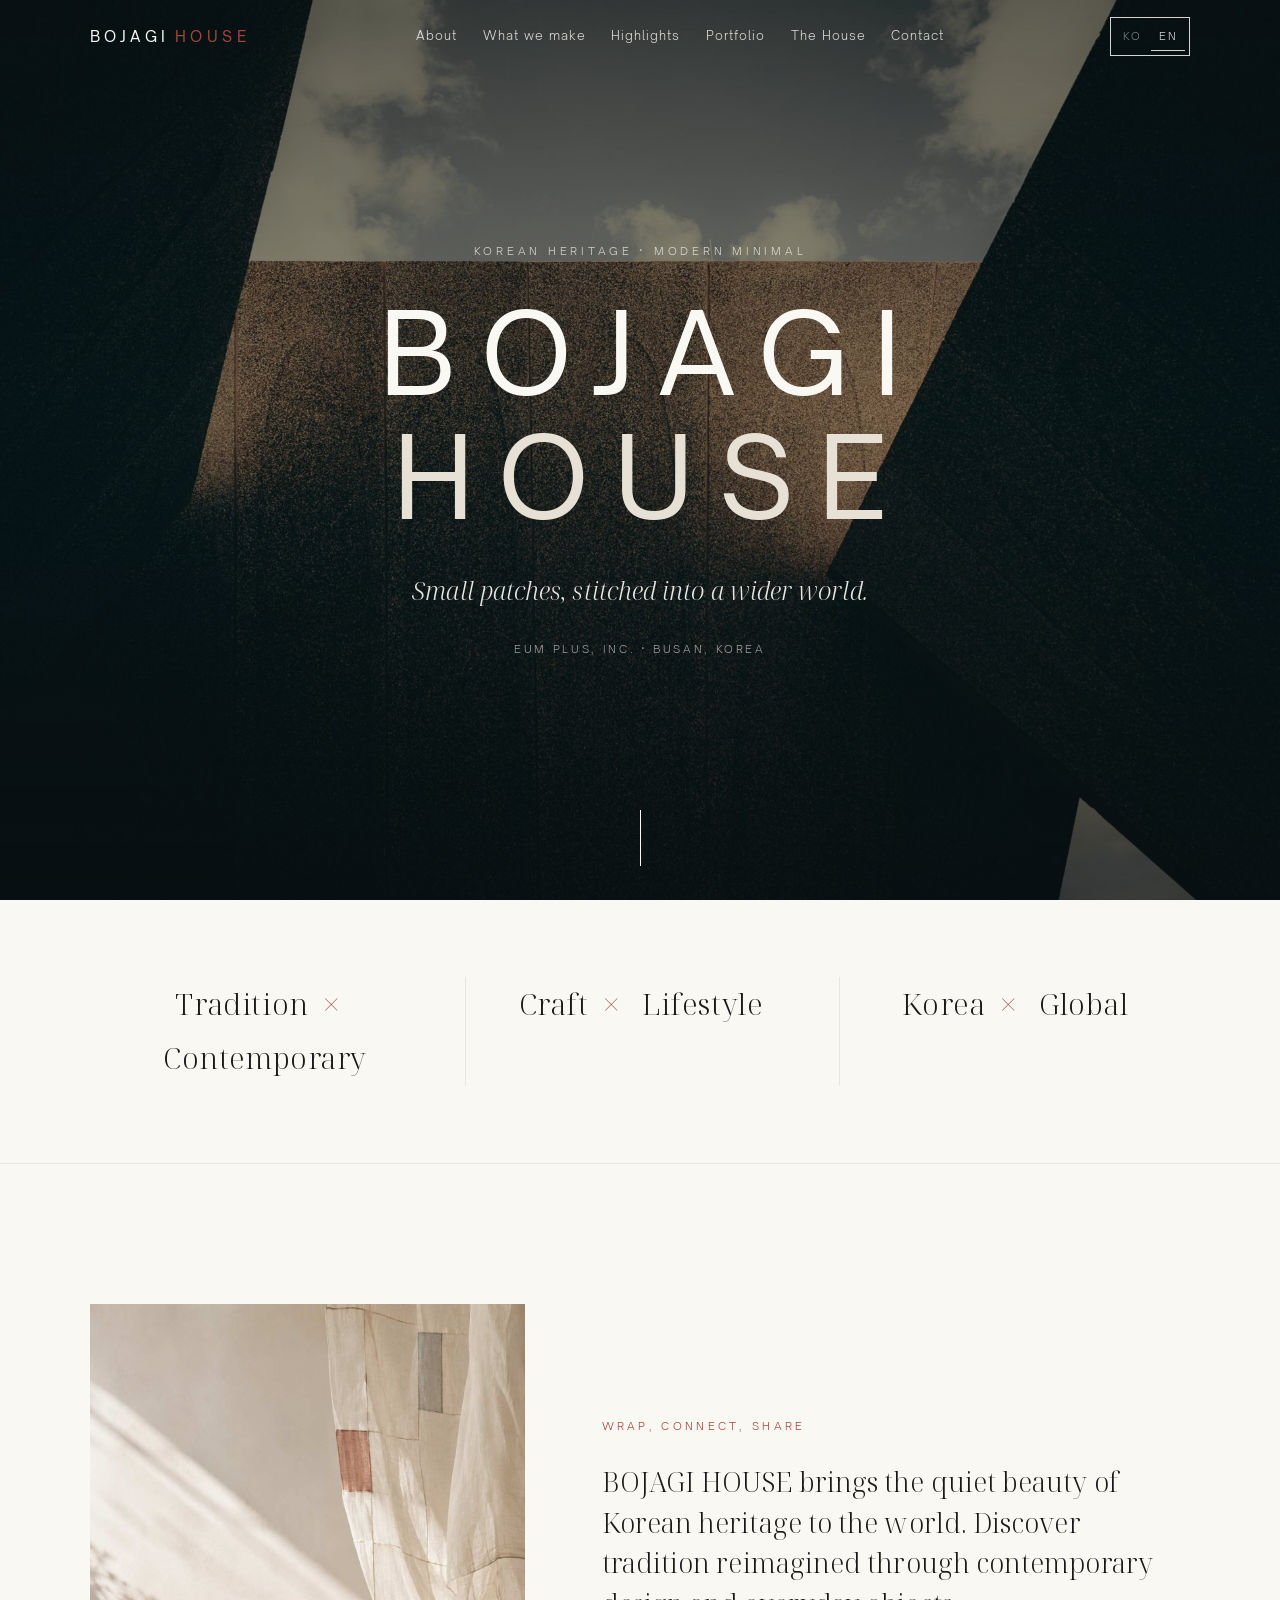
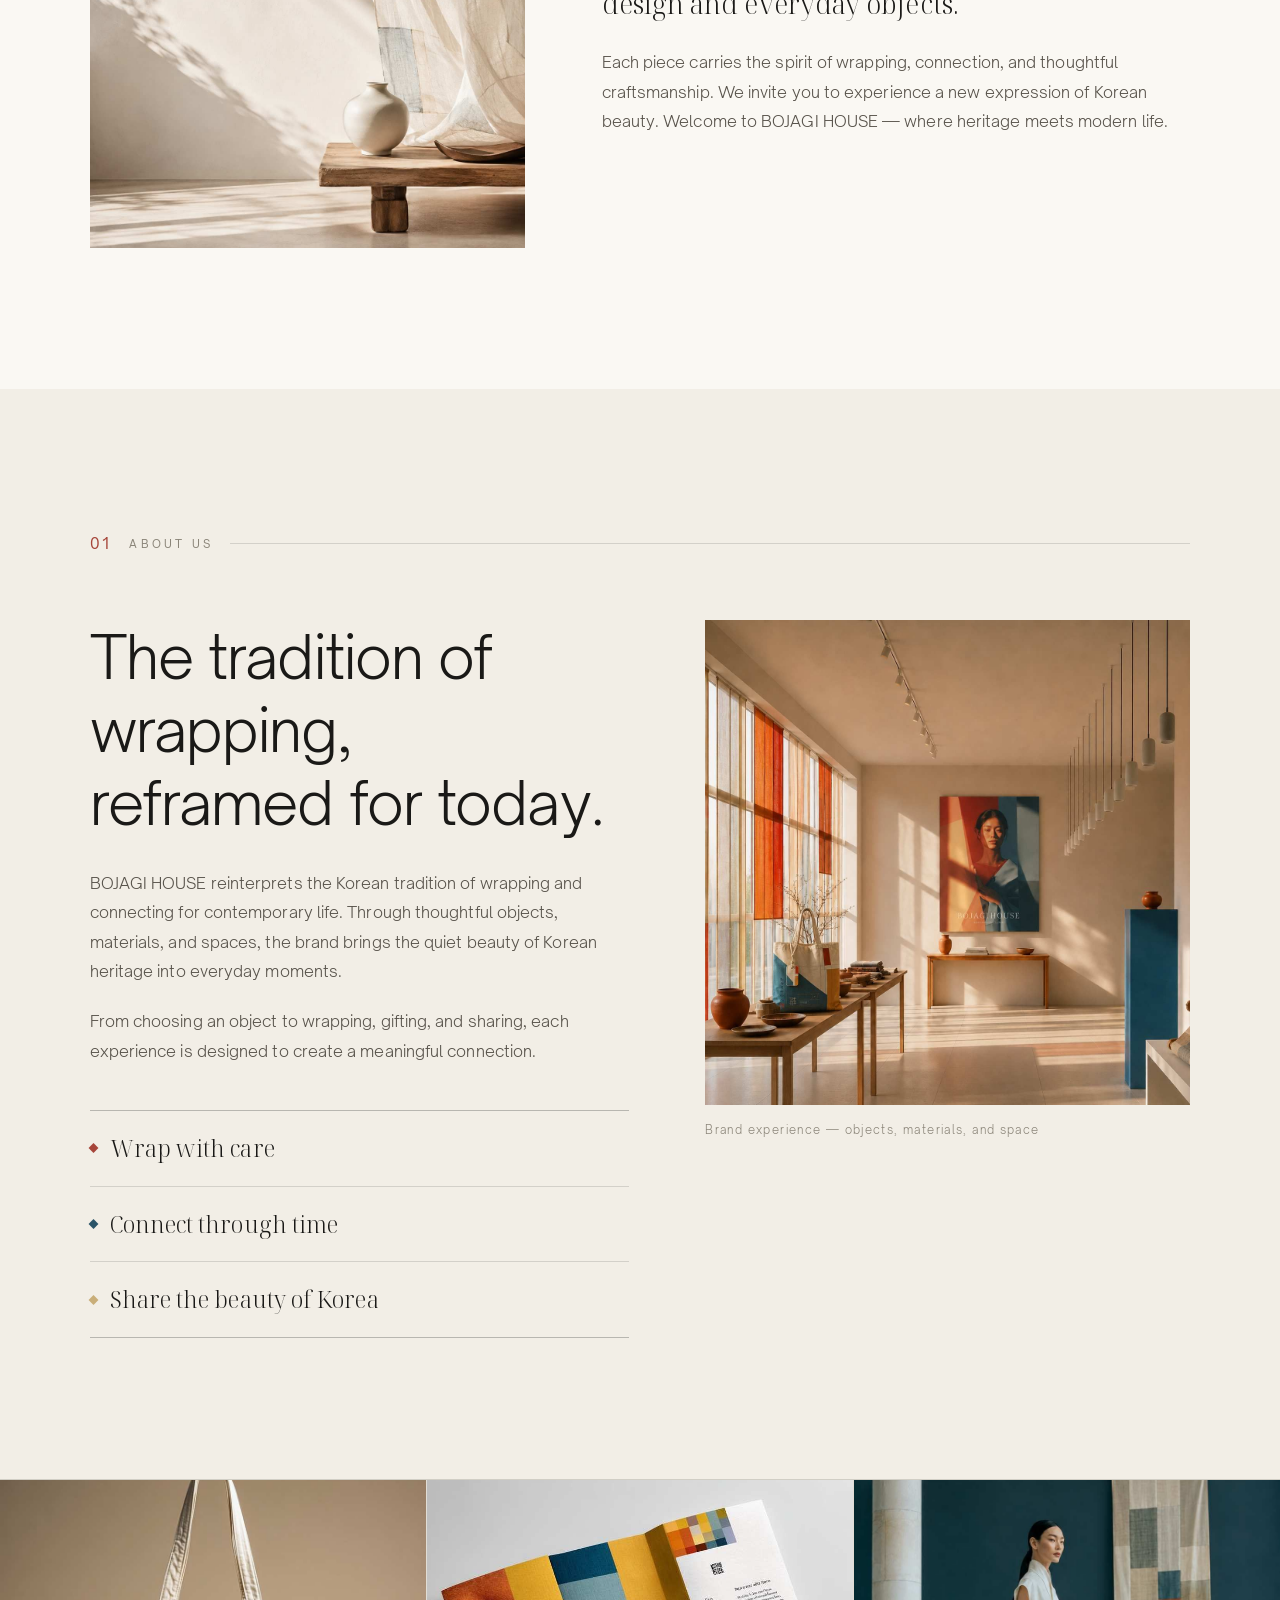
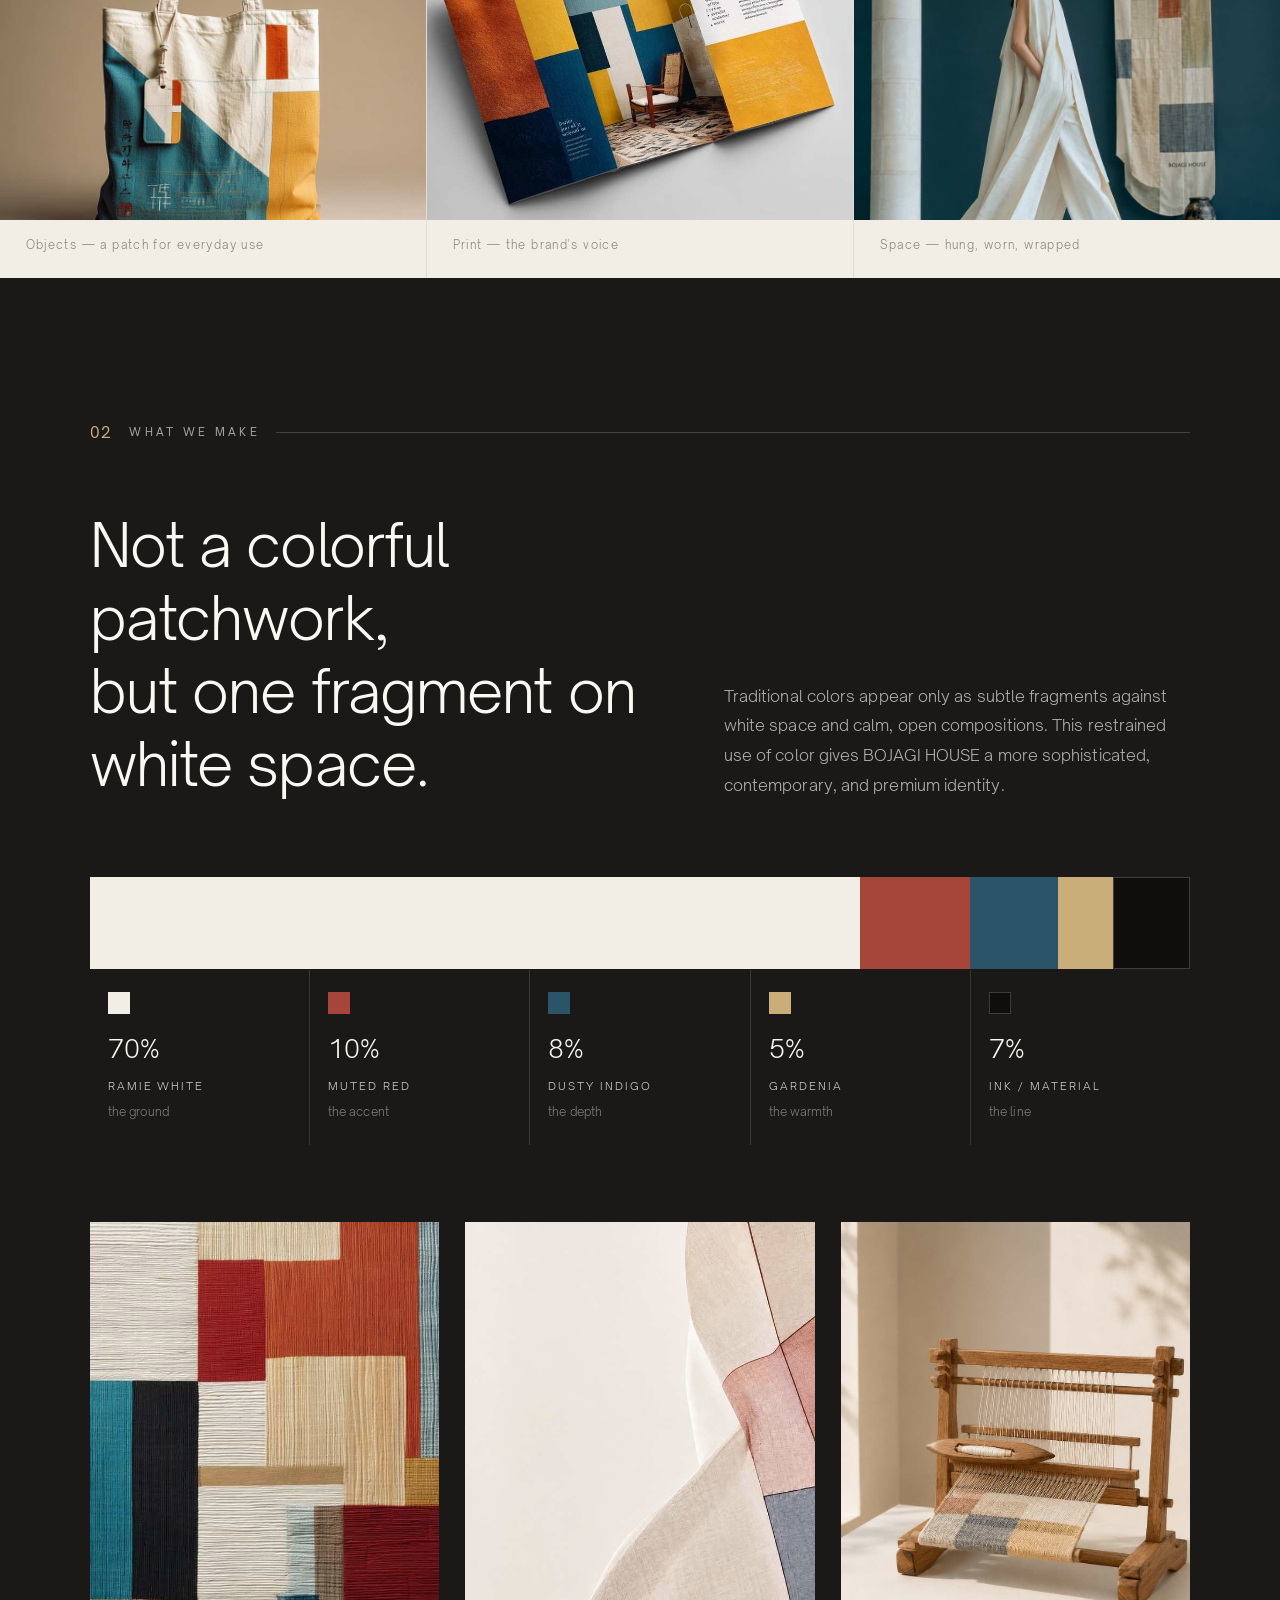
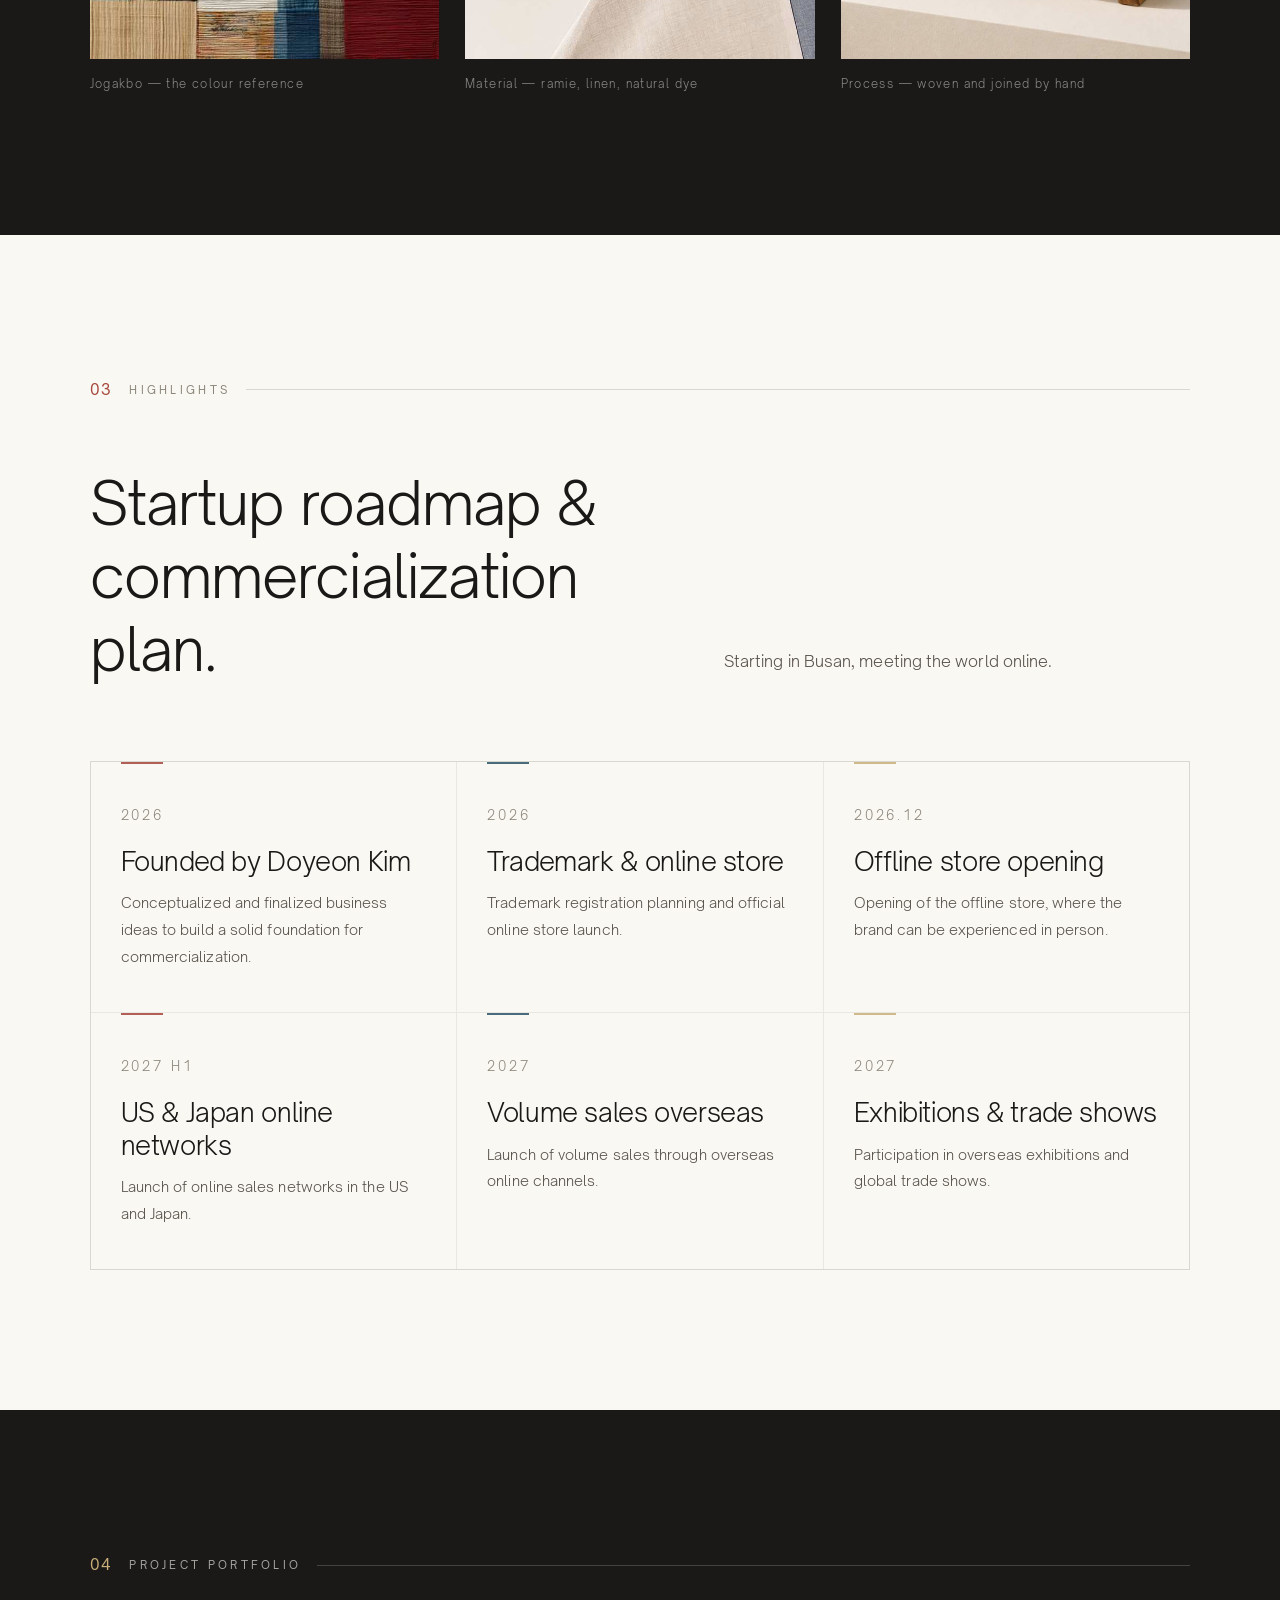
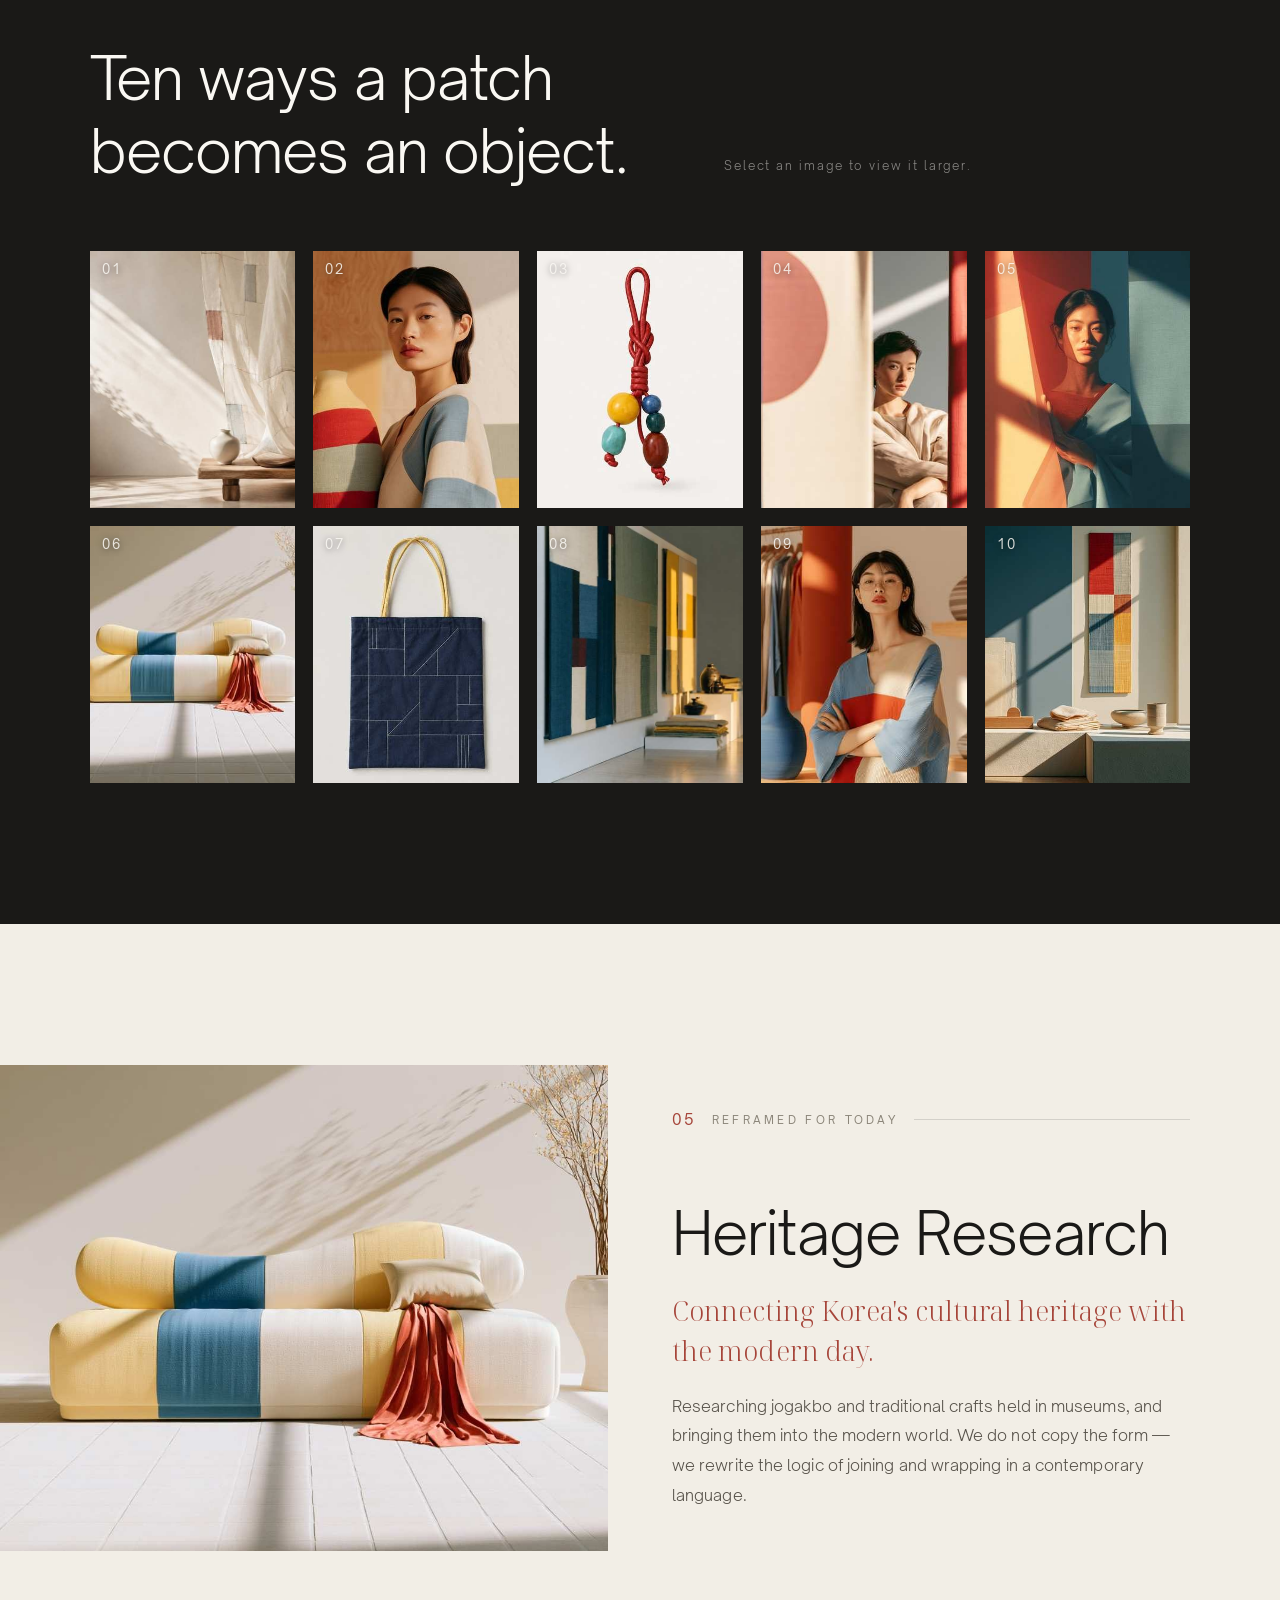
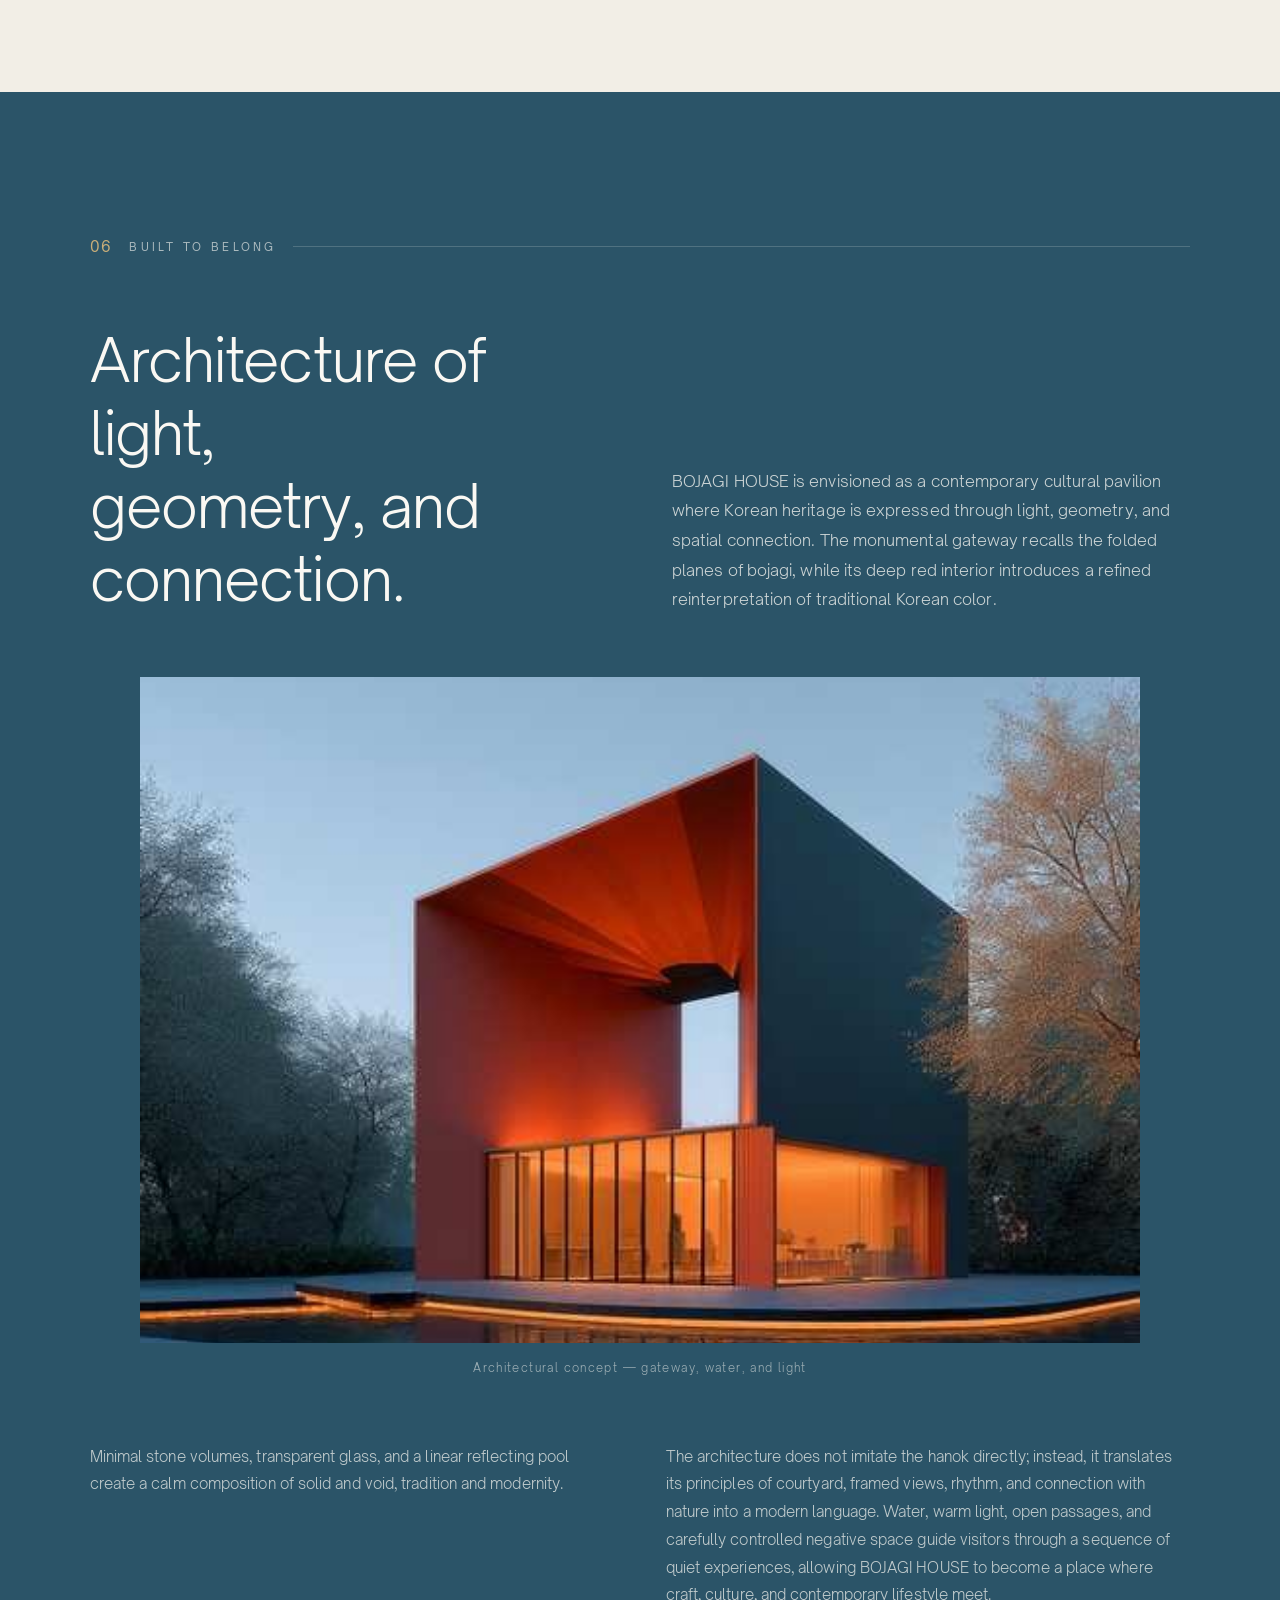
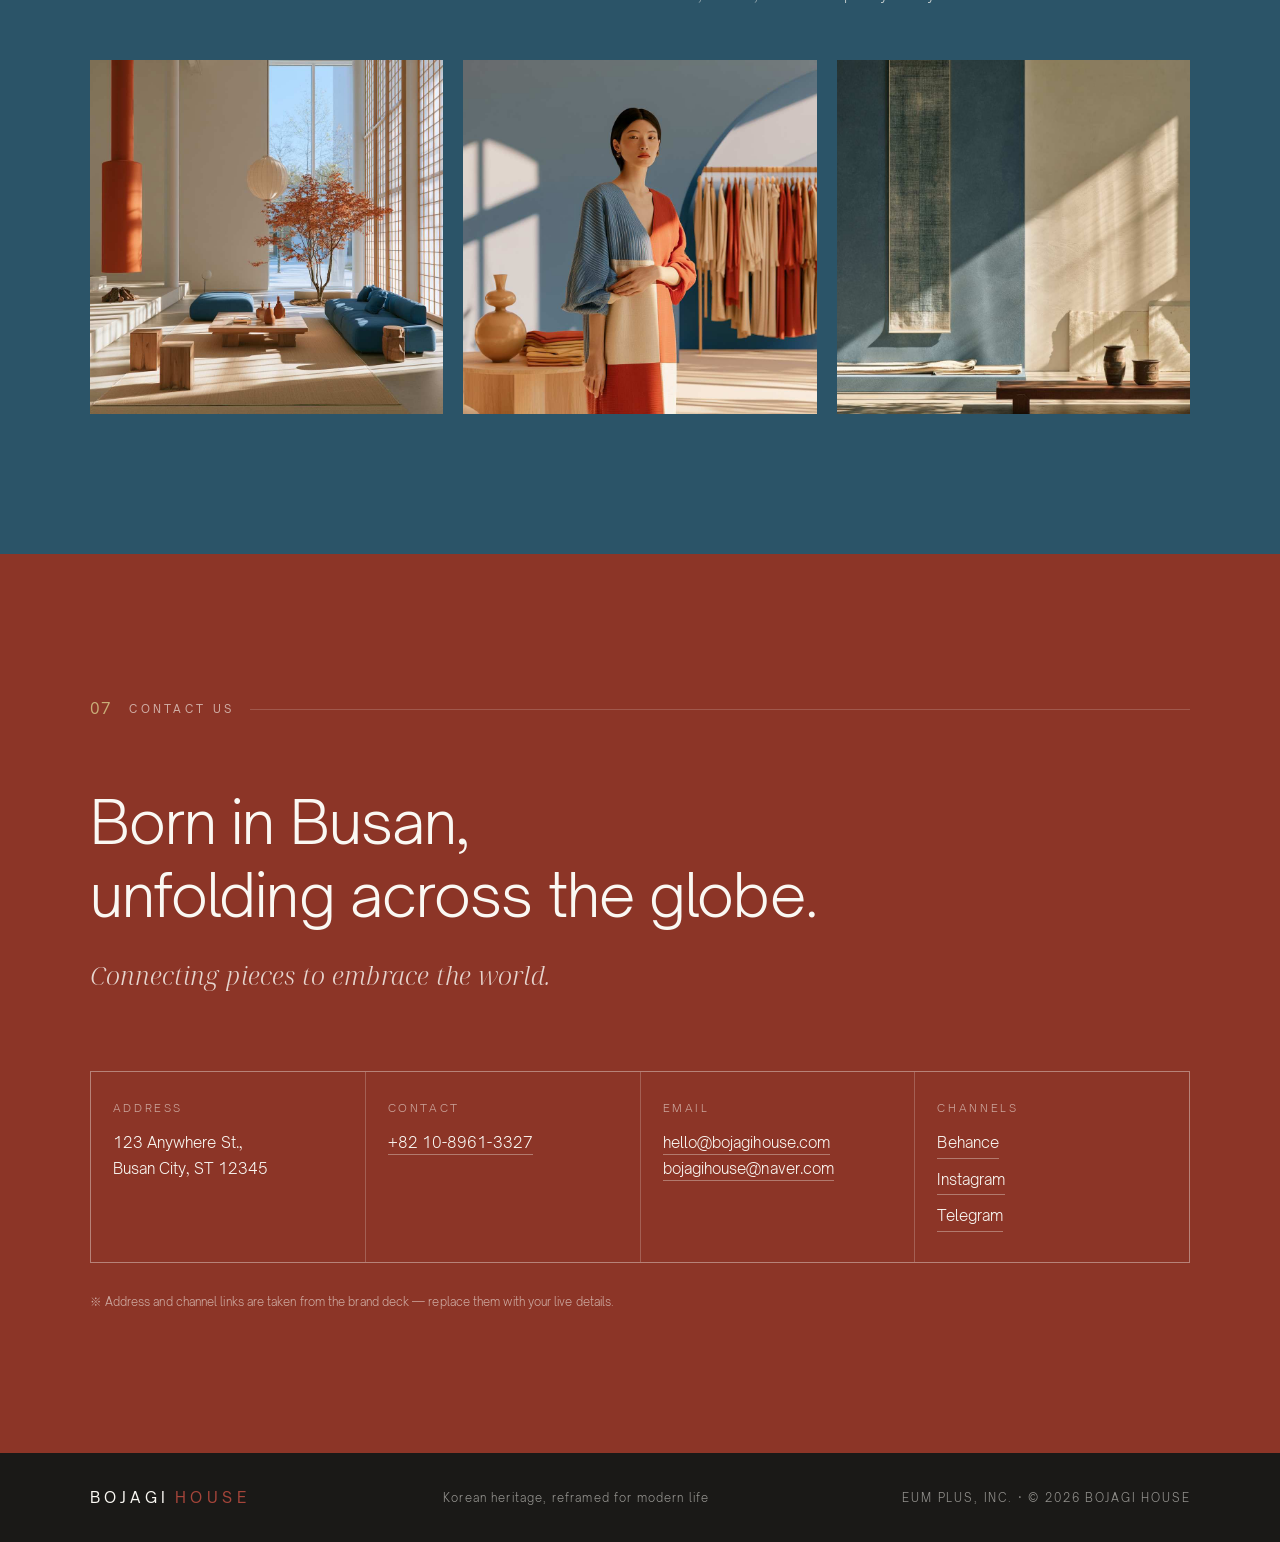
==== commit 19adf999: "워드마크 폰트를 브랜드 덱과 동일한 Open Sauce One 으로 교정 덱 PDF의 폰트 정보를 확인한 결과 표지 워드마크(BOJAGI / HOUSE)는 세리프가 아니라 Open" ====
--- a/index.html
+++ b/index.html
@@ -23,10 +23,18 @@
     <meta property="og:image" content="https://snailnail1009-cloud.github.io/startupk/assets/og.jpg" />
     <meta name="twitter:card" content="summary_large_image" />
 
+    <!-- 워드마크·본문: Open Sauce One (브랜드 덱과 동일, assets/fonts 에 자체 호스팅) -->
+    <link
+      rel="preload"
+      href="assets/fonts/open-sauce-one-latin-400-normal.woff2"
+      as="font"
+      type="font/woff2"
+      crossorigin
+    />
     <link rel="preconnect" href="https://fonts.googleapis.com" />
     <link rel="preconnect" href="https://fonts.gstatic.com" crossorigin />
     <link
-      href="https://fonts.googleapis.com/css2?family=Cormorant+Garamond:ital,wght@0,300;0,400;0,500;1,300&family=Inter:wght@300;400;500&family=Noto+Sans+KR:wght@300;400;500&family=Noto+Serif+KR:wght@300;400;500&display=swap"
+      href="https://fonts.googleapis.com/css2?family=Noto+Sans+KR:wght@300;400;500&family=Noto+Serif+Display:ital,wght@0,300;0,400;1,300&family=Noto+Serif+KR:wght@300;400;500&display=swap"
       rel="stylesheet"
     />
     <link rel="stylesheet" href="assets/style.css" />
--- a/assets/style.css
+++ b/assets/style.css
@@ -1,8 +1,42 @@
 /* =========================================================
    BOJAGI HOUSE — Korean Heritage, Modern Minimal
-   브랜드 덱의 색 비율을 그대로 옮긴다.
-   Ramie White 70 · Muted Red 10 · Dusty Indigo 8 · Gardenia 5 · Ink 7
+   타이포그래피는 브랜드 덱과 동일하게 맞춘다.
+   워드마크·본문: Open Sauce One (SIL OFL, assets/fonts 에 자체 호스팅)
+   강조 문구:     Noto Serif Display
+   한글:          Noto Sans KR / Noto Serif KR
+   색 비율:       Ramie White 70 · Muted Red 10 · Dusty Indigo 8 · Gardenia 5 · Ink 7
    ========================================================= */
+
+@font-face {
+  font-family: "Open Sauce One";
+  font-style: normal;
+  font-weight: 300;
+  font-display: swap;
+  src: url("fonts/open-sauce-one-latin-300-normal.woff2") format("woff2");
+  unicode-range: U+0000-00FF, U+0131, U+0152-0153, U+02BB-02BC, U+02C6, U+02DA, U+02DC,
+    U+0304, U+0308, U+0329, U+2000-206F, U+20AC, U+2122, U+2191, U+2193, U+2212, U+2215,
+    U+FEFF, U+FFFD;
+}
+@font-face {
+  font-family: "Open Sauce One";
+  font-style: normal;
+  font-weight: 400;
+  font-display: swap;
+  src: url("fonts/open-sauce-one-latin-400-normal.woff2") format("woff2");
+  unicode-range: U+0000-00FF, U+0131, U+0152-0153, U+02BB-02BC, U+02C6, U+02DA, U+02DC,
+    U+0304, U+0308, U+0329, U+2000-206F, U+20AC, U+2122, U+2191, U+2193, U+2212, U+2215,
+    U+FEFF, U+FFFD;
+}
+@font-face {
+  font-family: "Open Sauce One";
+  font-style: normal;
+  font-weight: 500;
+  font-display: swap;
+  src: url("fonts/open-sauce-one-latin-500-normal.woff2") format("woff2");
+  unicode-range: U+0000-00FF, U+0131, U+0152-0153, U+02BB-02BC, U+02C6, U+02DA, U+02DC,
+    U+0304, U+0308, U+0329, U+2000-206F, U+20AC, U+2122, U+2191, U+2193, U+2212, U+2215,
+    U+FEFF, U+FFFD;
+}
 
 :root {
   --ramie: #f2eee6;
@@ -18,8 +52,8 @@
   --line: rgba(26, 25, 23, 0.14);
   --line-soft: rgba(26, 25, 23, 0.08);
 
-  --serif: "Cormorant Garamond", "Noto Serif KR", Georgia, serif;
-  --sans: "Inter", "Noto Sans KR", -apple-system, BlinkMacSystemFont, sans-serif;
+  --sans: "Open Sauce One", "Noto Sans KR", -apple-system, BlinkMacSystemFont, sans-serif;
+  --serif: "Noto Serif Display", "Noto Serif KR", Georgia, serif;
   --pad: clamp(22px, 7vw, 110px);
   --head-h: 74px;
 }
@@ -62,10 +96,10 @@
 h2,
 h3 {
   margin: 0;
-  font-family: var(--serif);
+  font-family: var(--sans);
   font-weight: 300;
-  line-height: 1.16;
-  letter-spacing: -0.01em;
+  line-height: 1.24;
+  letter-spacing: -0.015em;
 }
 
 p {
@@ -120,7 +154,7 @@
   color: var(--ink-faint);
 }
 .section-index span {
-  font-family: var(--serif);
+  font-family: var(--sans);
   font-size: 15px;
   letter-spacing: 0.12em;
   color: var(--red);
@@ -178,9 +212,10 @@
 }
 
 .wordmark {
-  font-family: var(--serif);
-  font-size: 17px;
-  letter-spacing: 0.34em;
+  font-family: var(--sans);
+  font-weight: 400;
+  font-size: 15px;
+  letter-spacing: 0.3em;
   line-height: 1;
   white-space: nowrap;
 }
@@ -285,13 +320,14 @@
 }
 .hero-mark {
   display: grid;
-  gap: clamp(2px, 0.6vw, 8px);
+  gap: clamp(4px, 0.9vw, 14px);
   margin: clamp(22px, 3vw, 36px) 0 clamp(20px, 3vw, 34px);
-  font-family: var(--serif);
-  font-size: clamp(46px, 11vw, 132px);
-  line-height: 0.94;
-  letter-spacing: 0.16em;
-  text-indent: 0.16em;
+  font-family: var(--sans);
+  font-weight: 400;
+  font-size: clamp(40px, 9.4vw, 112px);
+  line-height: 1;
+  letter-spacing: 0.22em;
+  text-indent: 0.22em;
 }
 .hero-mark span:first-child {
   animation: fadeUp 1.1s 0.65s both;
@@ -572,9 +608,9 @@
   margin-bottom: 8px;
 }
 .palette-legend strong {
-  font-family: var(--serif);
+  font-family: var(--sans);
   font-size: 25px;
-  font-weight: 400;
+  font-weight: 300;
 }
 .palette-legend span {
   font-size: 11px;
@@ -652,7 +688,7 @@
   background: var(--ramie);
 }
 .year {
-  font-family: var(--serif);
+  font-family: var(--sans);
   font-size: 13px;
   letter-spacing: 0.22em;
   color: var(--ink-faint);
@@ -717,7 +753,7 @@
   position: absolute;
   left: 12px;
   top: 10px;
-  font-family: var(--serif);
+  font-family: var(--sans);
   font-size: 13px;
   letter-spacing: 0.16em;
   color: rgba(250, 248, 243, 0.85);
